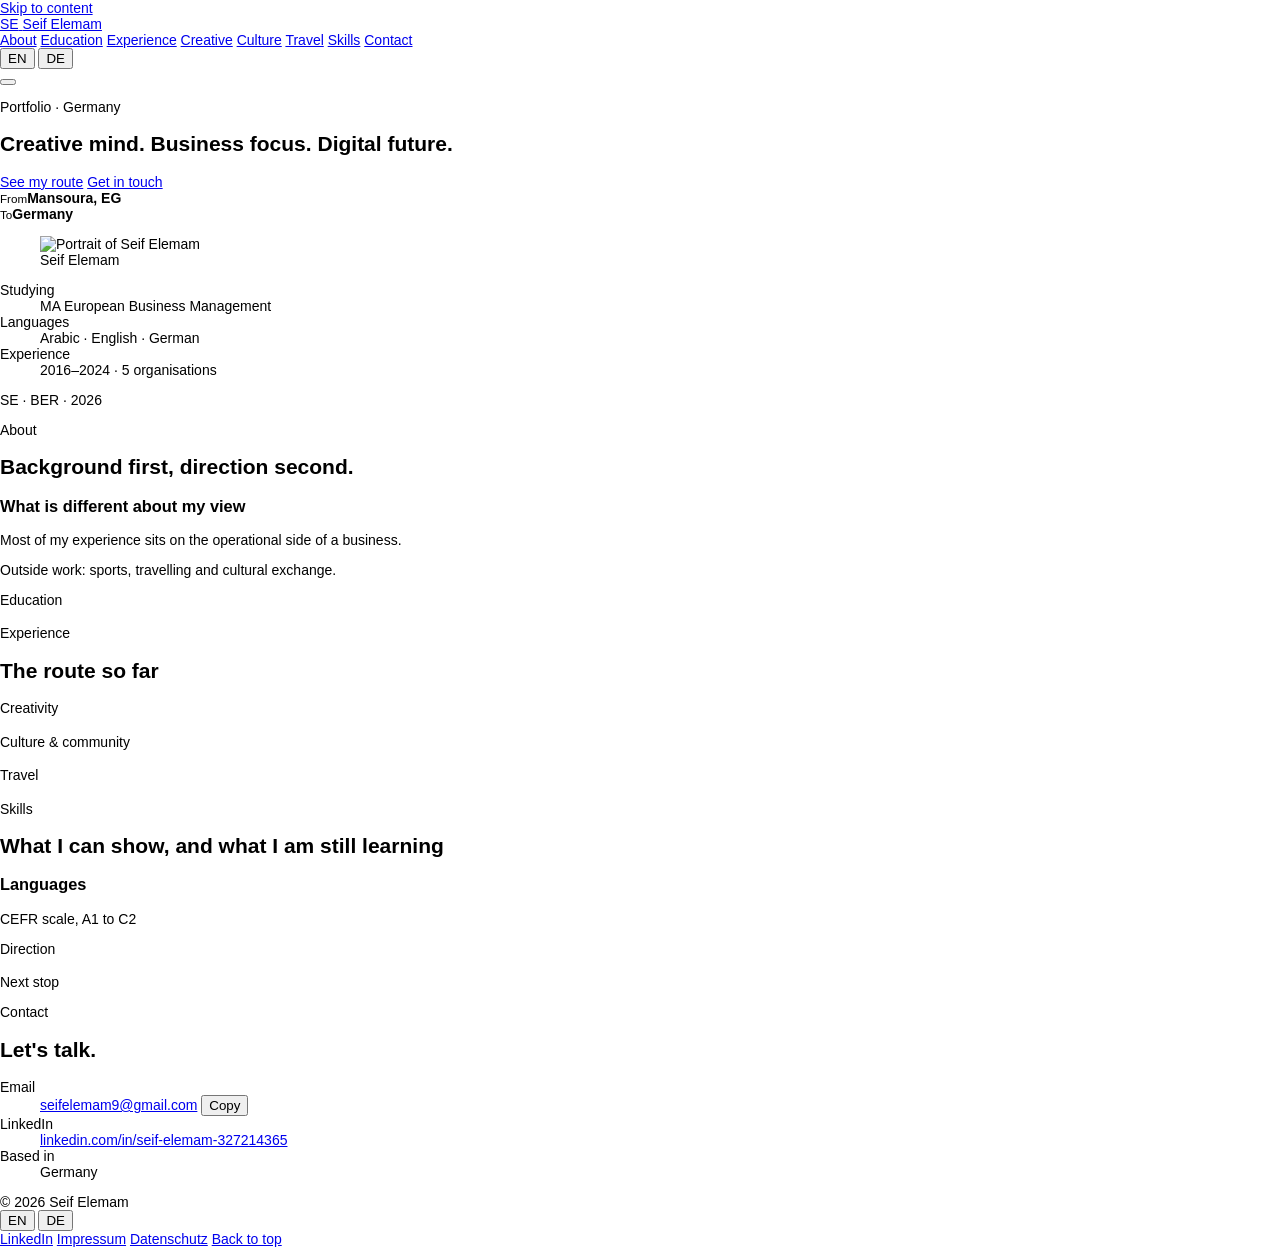
==== index.html @ 0ee1c5f8 "Add files via upload" ====
<!doctype html><html><head><meta charset=utf8><meta name=viewport content="width=device-width,initial-scale=1,viewport-fit=cover"><style>:root{color-scheme:light;box-sizing:border-box;padding-top:env(safe-area-inset-top,0px);padding-bottom:env(safe-area-inset-bottom,0px)}html{scroll-padding-top:env(safe-area-inset-top,0px)}body{margin:0;padding:0;font:14px -apple-system,BlinkMacSystemFont,sans-serif;background:#fff;color:#000}img{max-width:100%}[hidden]:not([hidden=until-found i]){display:none!important}</style></head><body>
<meta name="claude:viewport-fit-sides" content="cover">
<title>Seif Elemam</title>
<meta name="description" content="Portfolio of Seif Elemam, an Egyptian business student in Germany with an accounting background and interests in finance, marketing and HR.">
<meta property="og:title" content="Seif Elemam">
<meta property="og:description" content="Portfolio of Seif Elemam, an Egyptian business student in Germany with an accounting background and interests in finance, marketing and HR.">
<meta property="og:type" content="website">
<meta property="og:locale" content="en_GB">
<meta property="og:image" content="assets/portrait.jpg">
<!-- Before publishing: add <link rel="canonical" href="https://YOUR-DOMAIN/"> and make og:image an absolute URL. -->
<link rel="icon" href="data:image/svg+xml,%3Csvg xmlns='http://www.w3.org/2000/svg' viewBox='0 0 32 32'%3E%3Crect width='32' height='32' fill='%231b3df5'/%3E%3Ctext x='16' y='23' font-family='Arial Narrow,Arial,sans-serif' font-size='20' font-weight='800' fill='white' text-anchor='middle'%3ESE%3C/text%3E%3C/svg%3E">
<link rel="preconnect" href="https://fonts.googleapis.com">
<link rel="preconnect" href="https://fonts.gstatic.com" crossorigin>
<link href="https://fonts.googleapis.com/css2?family=Big+Shoulders+Display:wght@700;800;900&family=IBM+Plex+Mono:wght@400;500&family=Public+Sans:wght@400;500;600;700&display=swap" rel="stylesheet">
<link rel="stylesheet" href="css/styles.css">


<a class="skip" href="#main" data-i18n="skip">Skip to content</a>

<header class="bar">
  <div class="wrap bar-in">
    <a class="brand" href="#top" aria-label="Seif Elemam">
      <span class="brand-mark" aria-hidden="true">SE</span>
      <span class="brand-name">Seif Elemam</span>
    </a>
    <nav id="nav" class="nav" aria-label="Main">
      <a href="#about" data-i18n="nav.about">About</a>
      <a href="#education" data-i18n="nav.education">Education</a>
      <a href="#experience" data-i18n="nav.experience">Experience</a>
      <a href="#creative" data-i18n="nav.creative">Creative</a>
      <a href="#culture" data-i18n="nav.culture">Culture</a>
      <a href="#travel" data-i18n="nav.travel">Travel</a>
      <a href="#skills" data-i18n="nav.skills">Skills</a>
      <a href="#contact" data-i18n="nav.contact">Contact</a>
    </nav>
    <div class="lang" role="group" aria-label="Language / Sprache">
      <button type="button" data-lang="en" aria-pressed="true" lang="en">EN</button>
      <button type="button" data-lang="de" aria-pressed="false" lang="de">DE</button>
    </div>
    <button type="button" id="burger" class="burger" aria-expanded="false" aria-controls="nav" data-i18n-aria="nav.menu" aria-label="Menu">
      <span></span><span></span><span></span>
    </button>
  </div>
</header>

<main id="main">
  <span id="top"></span>

  <!-- ============================ HERO ============================ -->
  <section class="hero" aria-labelledby="h1">
    <div class="wrap hero-grid">
      <div class="hero-copy">
        <p class="eyebrow" data-i18n="hero.eyebrow">Portfolio · Germany</p>
        <h1 id="h1" class="mega">
          <span class="l1" style="--i:0" data-i18n="hero.h1a">Creative mind.</span>
          <span class="l2" style="--i:1" data-i18n="hero.h1b">Business focus.</span>
          <span class="l3" style="--i:2" data-i18n="hero.h1c">Digital future.</span>
        </h1>
        <p class="lede" data-i18n="hero.lede"></p>
        <div class="cta">
          <a class="btn btn-solid" href="#experience" data-i18n="hero.cta1">See my route</a>
          <a class="btn btn-line" href="#contact" data-i18n="hero.cta2">Get in touch</a>
        </div>
      </div>

      <!-- Shipping-label style fact card -->
      <aside class="label" data-i18n-aria="label.aria" aria-label="Quick facts about Seif Elemam">
        <div class="label-route">
          <div><small data-i18n="label.from">From</small><b>Mansoura, EG</b></div>
          <div class="route-line" aria-hidden="true"><i></i></div>
          <div><small data-i18n="label.to">To</small><b>Germany</b></div>
        </div>
        <figure class="label-photo">
          <img src="assets/portrait.jpg" width="800" height="977" data-i18n-alt="photo.alt" alt="Portrait of Seif Elemam">
          <figcaption>Seif Elemam</figcaption>
        </figure>
        <dl class="label-dl">
          <div><dt data-i18n="label.studying">Studying</dt><dd data-i18n="label.studying.v">MA European Business Management</dd></div>
          <div><dt data-i18n="label.languages">Languages</dt><dd data-i18n="label.languages.v">Arabic · English · German</dd></div>
          <div><dt data-i18n="label.experience">Experience</dt><dd data-i18n="label.experience.v">2016–2024 · 5 organisations</dd></div>
        </dl>
        <div class="label-foot" aria-hidden="true"><span class="barcode"></span><span>SE · BER · 2026</span></div>
      </aside>
    </div>
  </section>

  <!-- ============================ ABOUT ============================ -->
  <section id="about" class="sec tint" aria-labelledby="about-h">
    <div class="wrap">
      <div class="about-grid">
        <header class="sec-head">
          <p class="eyebrow" data-i18n="about.eyebrow">About</p>
          <h2 id="about-h" data-i18n="about.title">Background first, direction second.</h2>
        </header>
        <div class="about-text">
          <p data-i18n="about.p1"></p>
          <p data-i18n="about.p2"></p>
          <p data-i18n="about.p3"></p>
        </div>
      </div>
      <ul id="traits" class="traits"></ul>
      <div class="view">
        <h3 data-i18n="about.view.title">What is different about my view</h3>
        <p data-i18n="about.view">Most of my experience sits on the operational side of a business.</p>
        <p class="outside" data-i18n="about.outside">Outside work: sports, travelling and cultural exchange.</p>
      </div>
    </div>
  </section>

  <!-- ========================== EDUCATION ========================== -->
  <section id="education" class="sec" aria-labelledby="edu-h">
    <div class="wrap">
      <header class="sec-head">
        <p class="eyebrow" data-i18n="edu.eyebrow">Education</p>
        <h2 id="edu-h" data-i18n="edu.title"></h2>
        <p class="sec-lede" data-i18n="edu.lede"></p>
      </header>
      <ol id="edu-grid" class="edu-grid"></ol>
    </div>
  </section>

  <!-- ========================== EXPERIENCE ========================== -->
  <section id="experience" class="sec tint" aria-labelledby="exp-h">
    <div class="wrap">
      <header class="sec-head">
        <p class="eyebrow" data-i18n="exp.eyebrow">Experience</p>
        <h2 id="exp-h" data-i18n="exp.title">The route so far</h2>
        <p class="sec-lede" data-i18n="exp.lede"></p>
      </header>
      <ol id="manifest" class="manifest"></ol>
    </div>
  </section>

  <!-- ===================== MARKETING & CREATIVITY ===================== -->
  <section id="creative" class="sec" aria-labelledby="cr-h">
    <div class="wrap">
      <header class="sec-head">
        <p class="eyebrow" data-i18n="cr.eyebrow">Creativity</p>
        <h2 id="cr-h" data-i18n="cr.title"></h2>
        <p class="sec-lede" data-i18n="cr.lede"></p>
      </header>
      <div id="creative-root" class="creative"></div>
    </div>
  </section>

  <!-- ===================== CULTURE & COMMUNITY ===================== -->
  <section id="culture" class="sec tint" aria-labelledby="cu-h">
    <div class="wrap">
      <header class="sec-head">
        <p class="eyebrow" data-i18n="cu.eyebrow">Culture & community</p>
        <h2 id="cu-h" data-i18n="cu.title"></h2>
        <p class="sec-lede" data-i18n="cu.lede"></p>
      </header>
      <div id="culture-grid" class="culture"></div>
    </div>
  </section>

  <!-- ============================ TRAVEL ============================ -->
  <section id="travel" class="sec" aria-labelledby="tr-h">
    <div class="wrap">
      <header class="sec-head">
        <p class="eyebrow" data-i18n="tr.eyebrow">Travel</p>
        <h2 id="tr-h" data-i18n="tr.title"></h2>
        <p class="sec-lede" data-i18n="tr.lede"></p>
      </header>
      <ul id="travel-grid" class="stamps"></ul>
      <p class="travel-note" data-i18n="tr.note"></p>
    </div>
  </section>

  <!-- ============================ SKILLS ============================ -->
  <section id="skills" class="sec tint" aria-labelledby="skills-h">
    <div class="wrap">
      <header class="sec-head">
        <p class="eyebrow" data-i18n="skills.eyebrow">Skills</p>
        <h2 id="skills-h" data-i18n="skills.title">What I can show, and what I am still learning</h2>
        <p class="sec-lede" data-i18n="skills.lede"></p>
      </header>
      <div id="skills-grid" class="skills"></div>
      <div class="langs">
        <h3 data-i18n="skills.langs">Languages</h3>
        <ul id="languages" class="lang-list"></ul>
        <p class="scale" data-i18n="skills.scale">CEFR scale, A1 to C2</p>
      </div>
    </div>
  </section>

  <!-- ============================ DIRECTION ============================ -->
  <section id="direction" class="sec panel" aria-labelledby="dir-h">
    <div class="wrap">
      <header class="sec-head">
        <p class="eyebrow" data-i18n="dir.eyebrow">Direction</p>
        <h2 id="dir-h" data-i18n="dir.title"></h2>
        <p class="sec-lede" data-i18n="dir.lede"></p>
      </header>
      <ul id="routes" class="routes"></ul>
      <div class="next">
        <span class="next-tag" data-i18n="dir.next">Next stop</span>
        <p data-i18n="dir.next.v"></p>
      </div>
    </div>
  </section>

  <!-- ============================ CONTACT ============================ -->
  <section id="contact" class="sec" aria-labelledby="contact-h">
    <div class="wrap contact-grid">
      <header class="sec-head">
        <p class="eyebrow" data-i18n="contact.eyebrow">Contact</p>
        <h2 id="contact-h" class="mega-h" data-i18n="contact.title">Let's talk.</h2>
        <p class="sec-lede" data-i18n="contact.lede"></p>
      </header>
      <dl class="contact-list">
        <div>
          <dt data-i18n="contact.email">Email</dt>
          <dd>
            <a id="email-link" href="mailto:seifelemam9@gmail.com"><span id="email-text">seifelemam9@gmail.com</span></a>
            <button type="button" id="copy-email" class="mini" data-i18n="contact.copy">Copy</button>
          </dd>
        </div>
        <div>
          <dt data-i18n="contact.linkedin">LinkedIn</dt>
          <!-- Taken from your 2026 CV. Older CVs show linkedin.com/in/seif-elemam: use whichever is your live profile. -->
          <dd><a href="https://www.linkedin.com/in/seif-elemam-327214365" target="_blank" rel="noopener">linkedin.com/in/seif-elemam-327214365</a></dd>
        </div>
        <div>
          <dt data-i18n="contact.location">Based in</dt>
          <dd data-i18n="contact.location.v">Germany</dd>
        </div>
      </dl>
    </div>
  </section>
</main>

<footer class="foot">
  <div class="wrap foot-in">
    <span data-i18n="foot.rights">© 2026 Seif Elemam</span>
    <div class="lang foot-lang" role="group" aria-label="Language / Sprache">
      <button type="button" data-lang="en" aria-pressed="true" lang="en">EN</button>
      <button type="button" data-lang="de" aria-pressed="false" lang="de">DE</button>
    </div>
    <nav class="foot-nav" aria-label="Footer">
      <a href="https://www.linkedin.com/in/seif-elemam-327214365" target="_blank" rel="noopener">LinkedIn</a>
      <a href="legal.html#impressum" data-i18n="foot.impressum">Impressum</a>
      <a href="legal.html#datenschutz" data-i18n="foot.privacy">Datenschutz</a>
      <a href="#top" data-i18n="foot.top">Back to top</a>
    </nav>
  </div>
</footer>

<script src="js/content.js"></script>
<script src="js/main.js"></script>

</body></html>
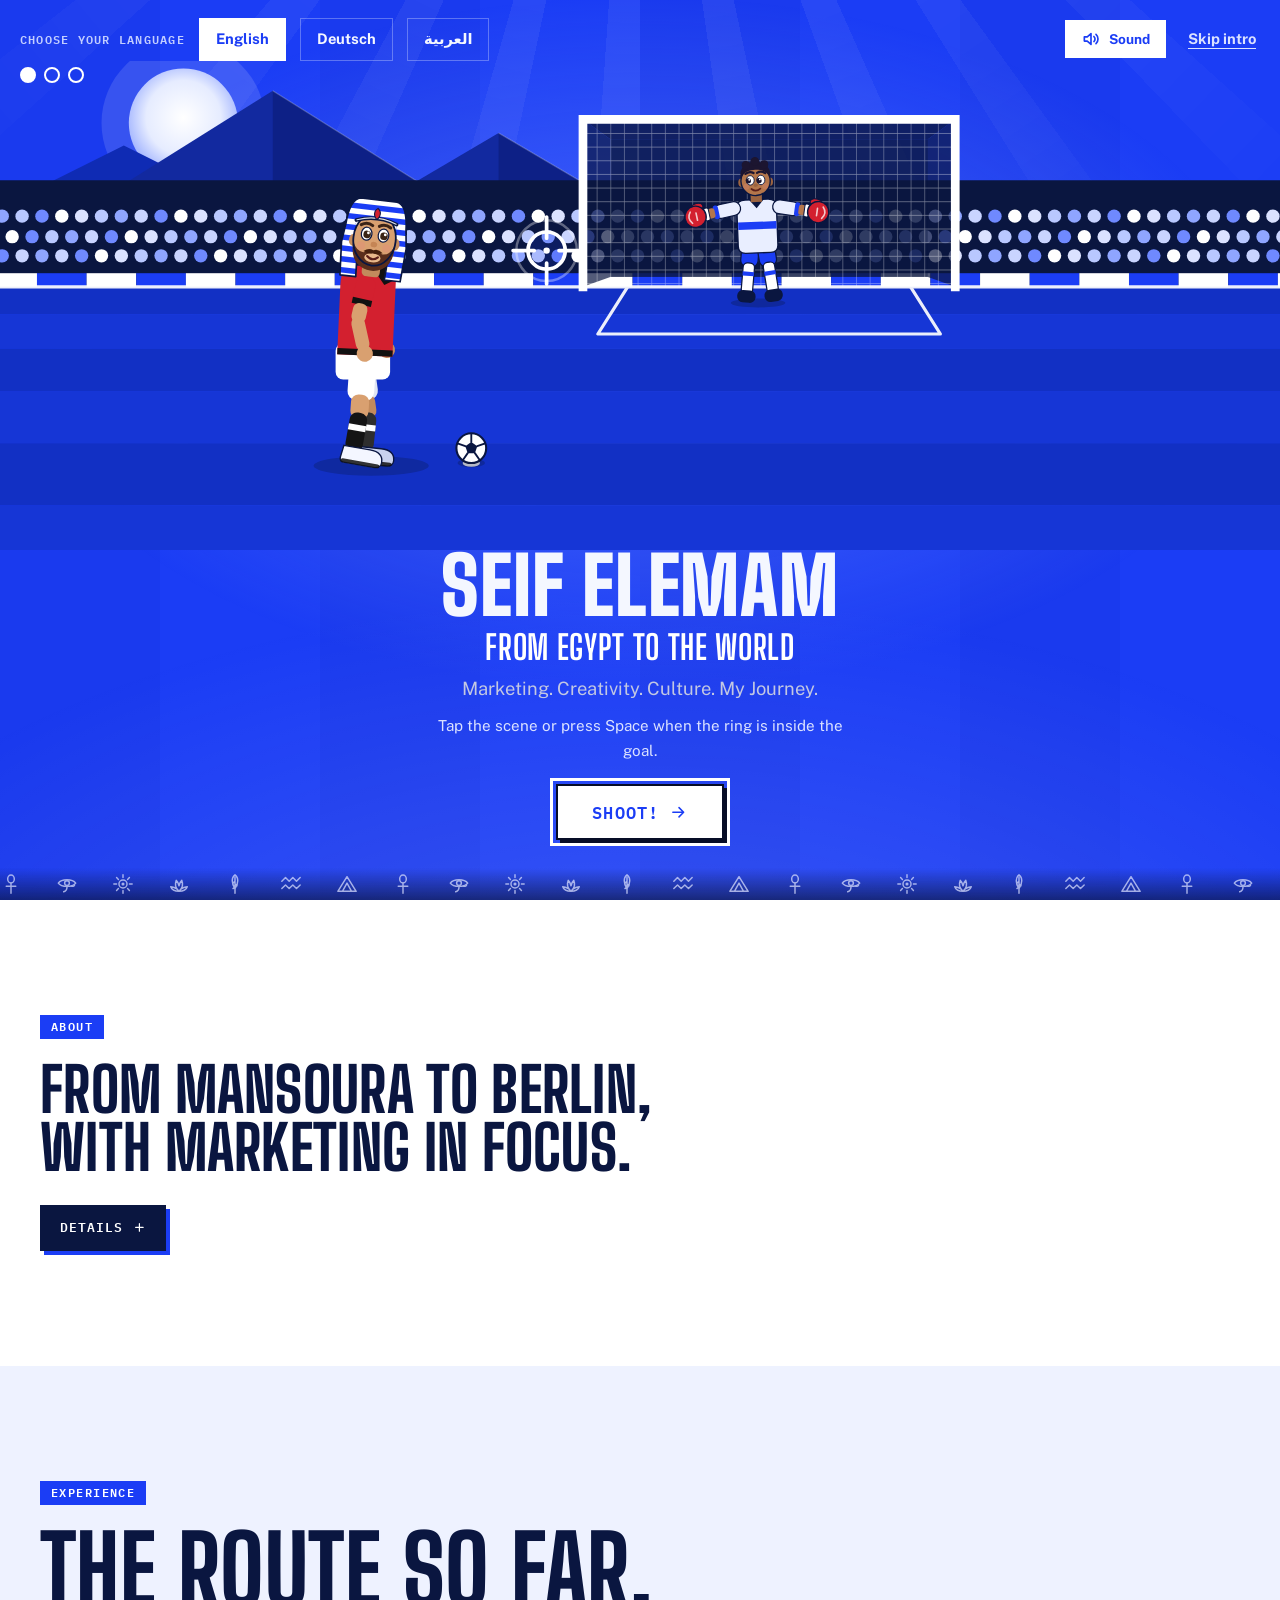
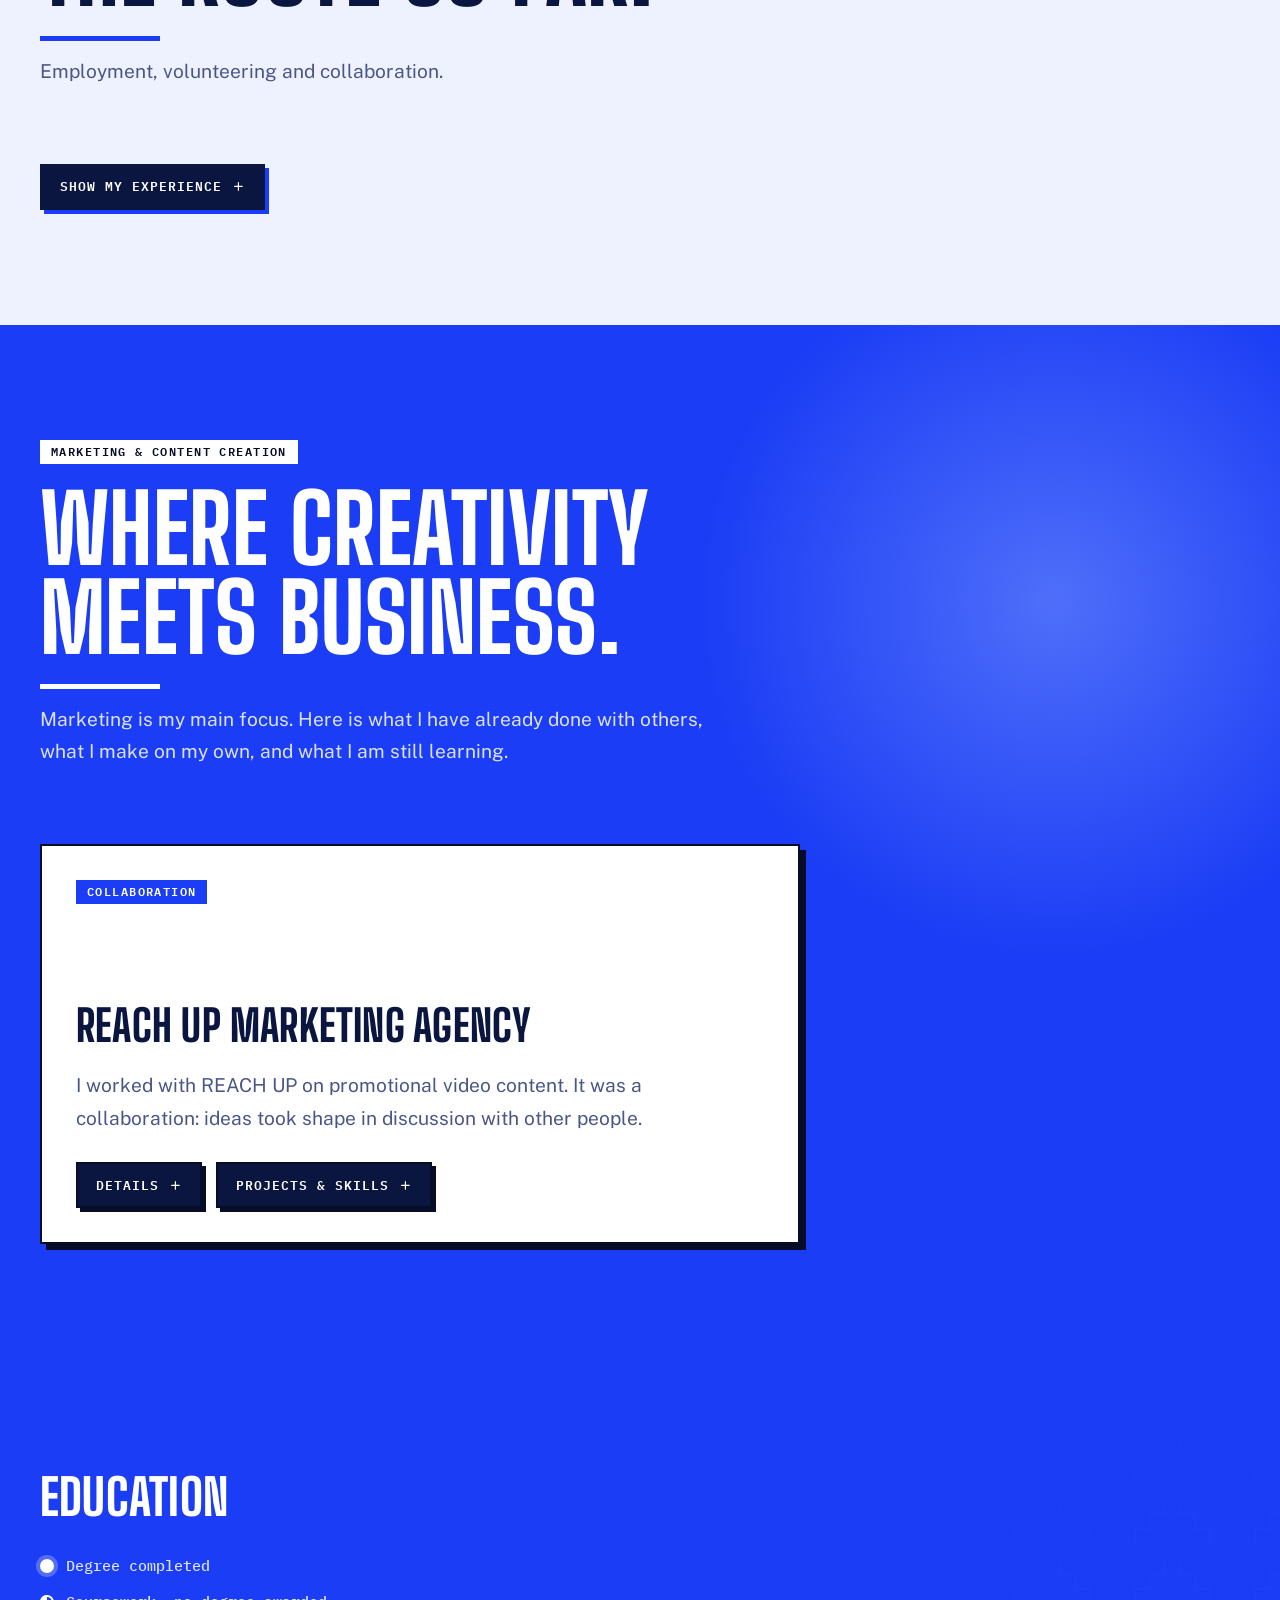
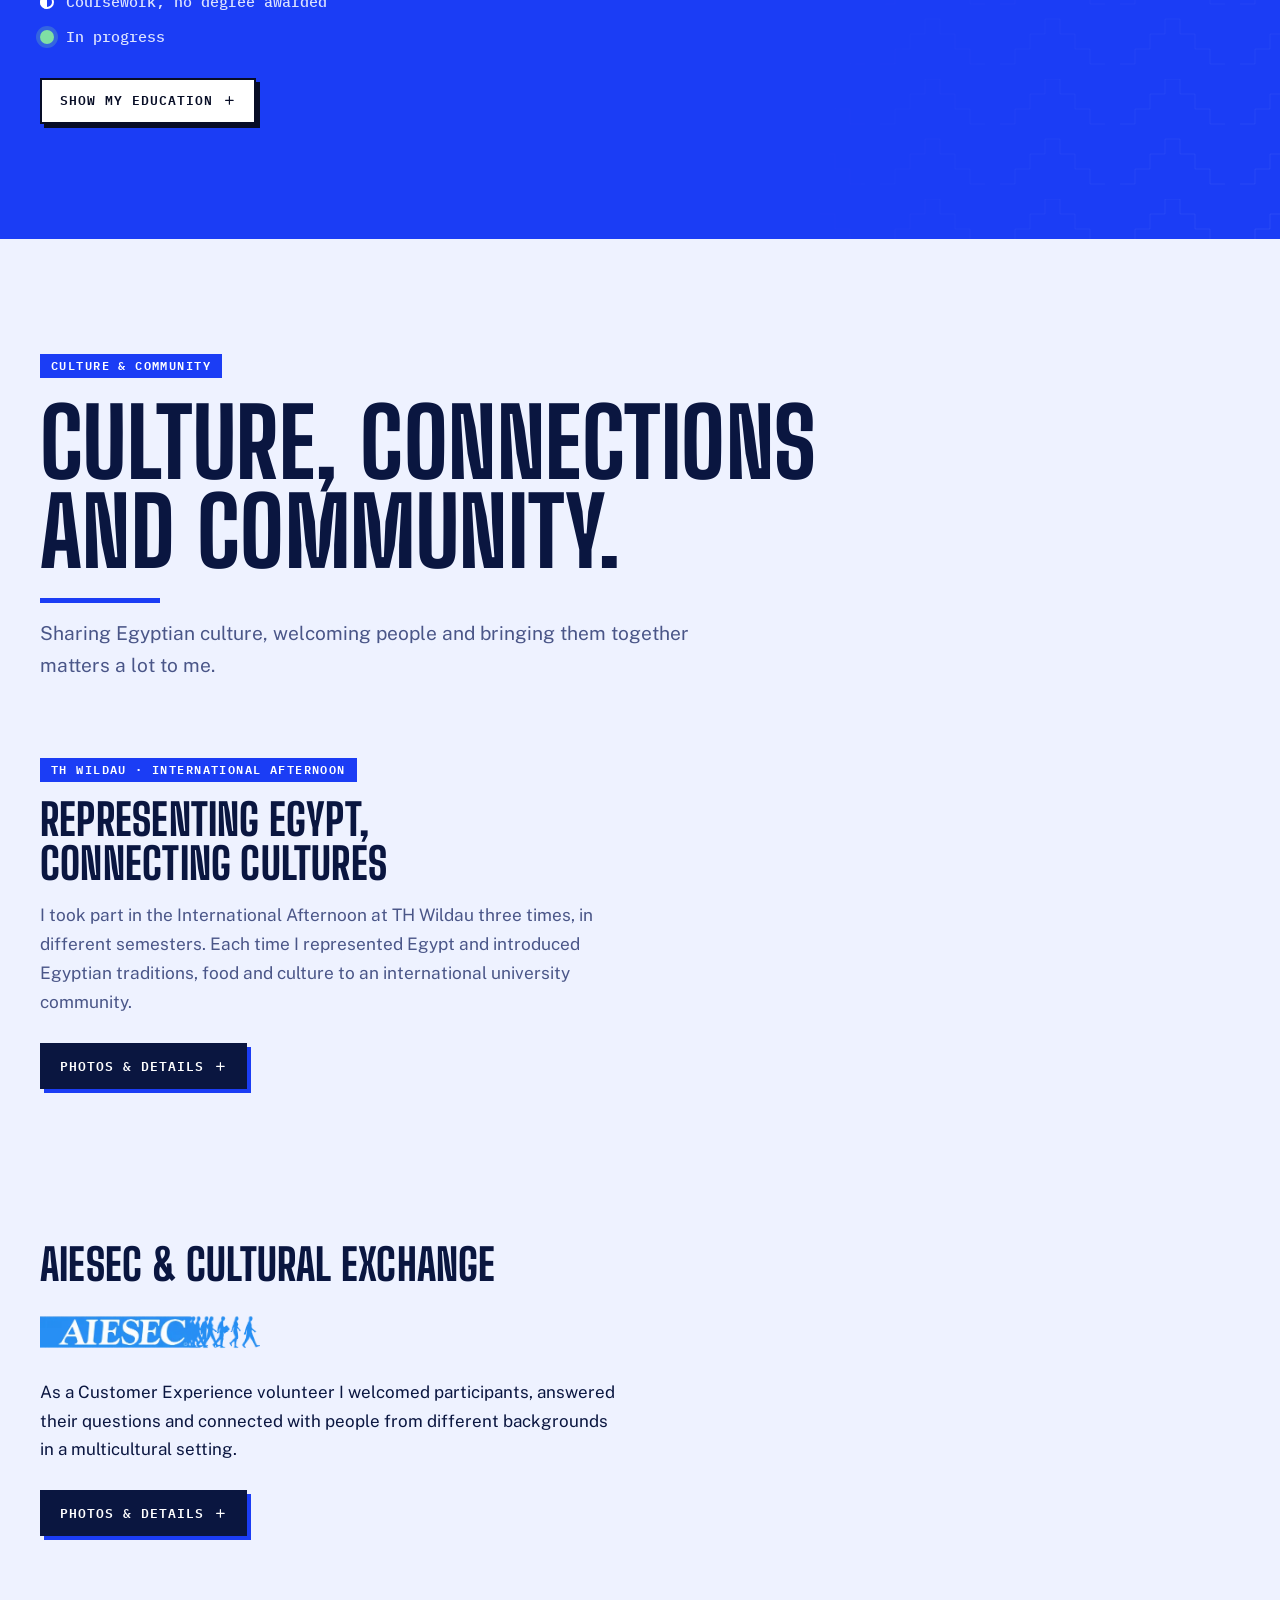
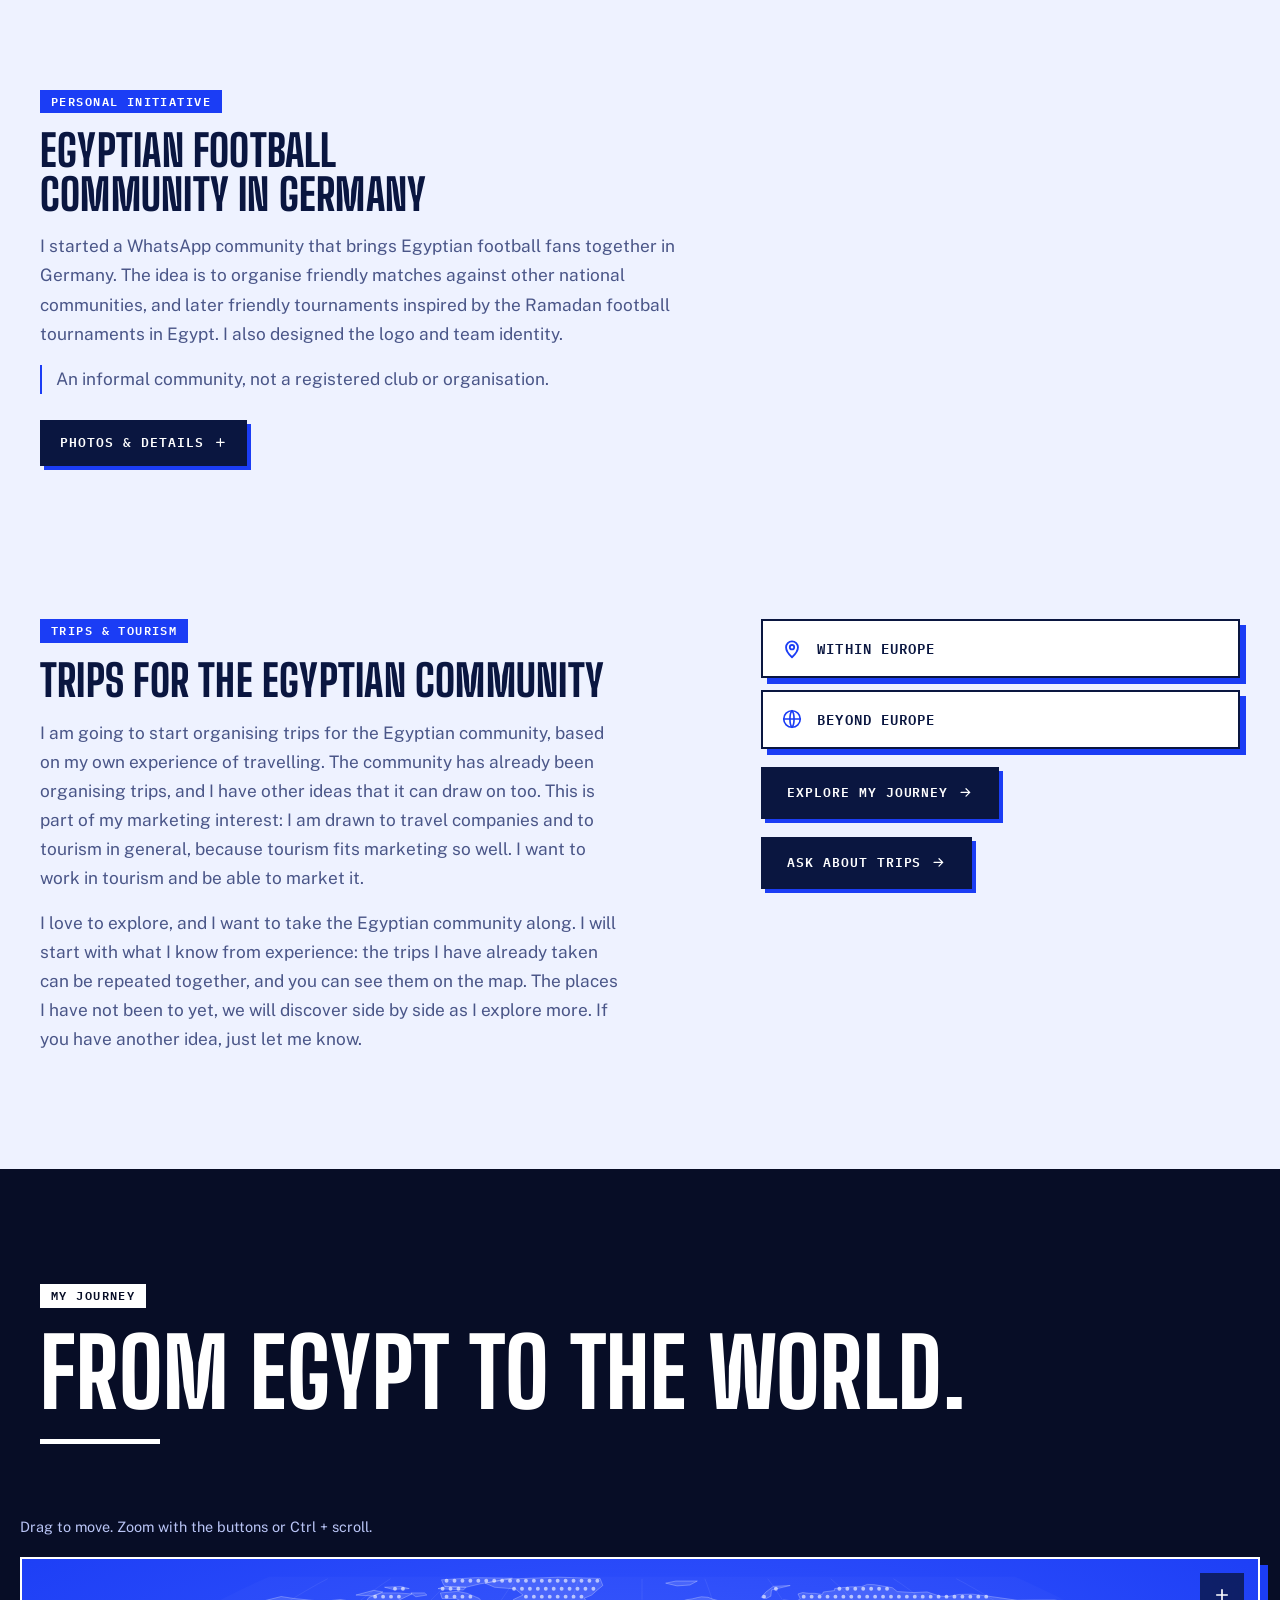
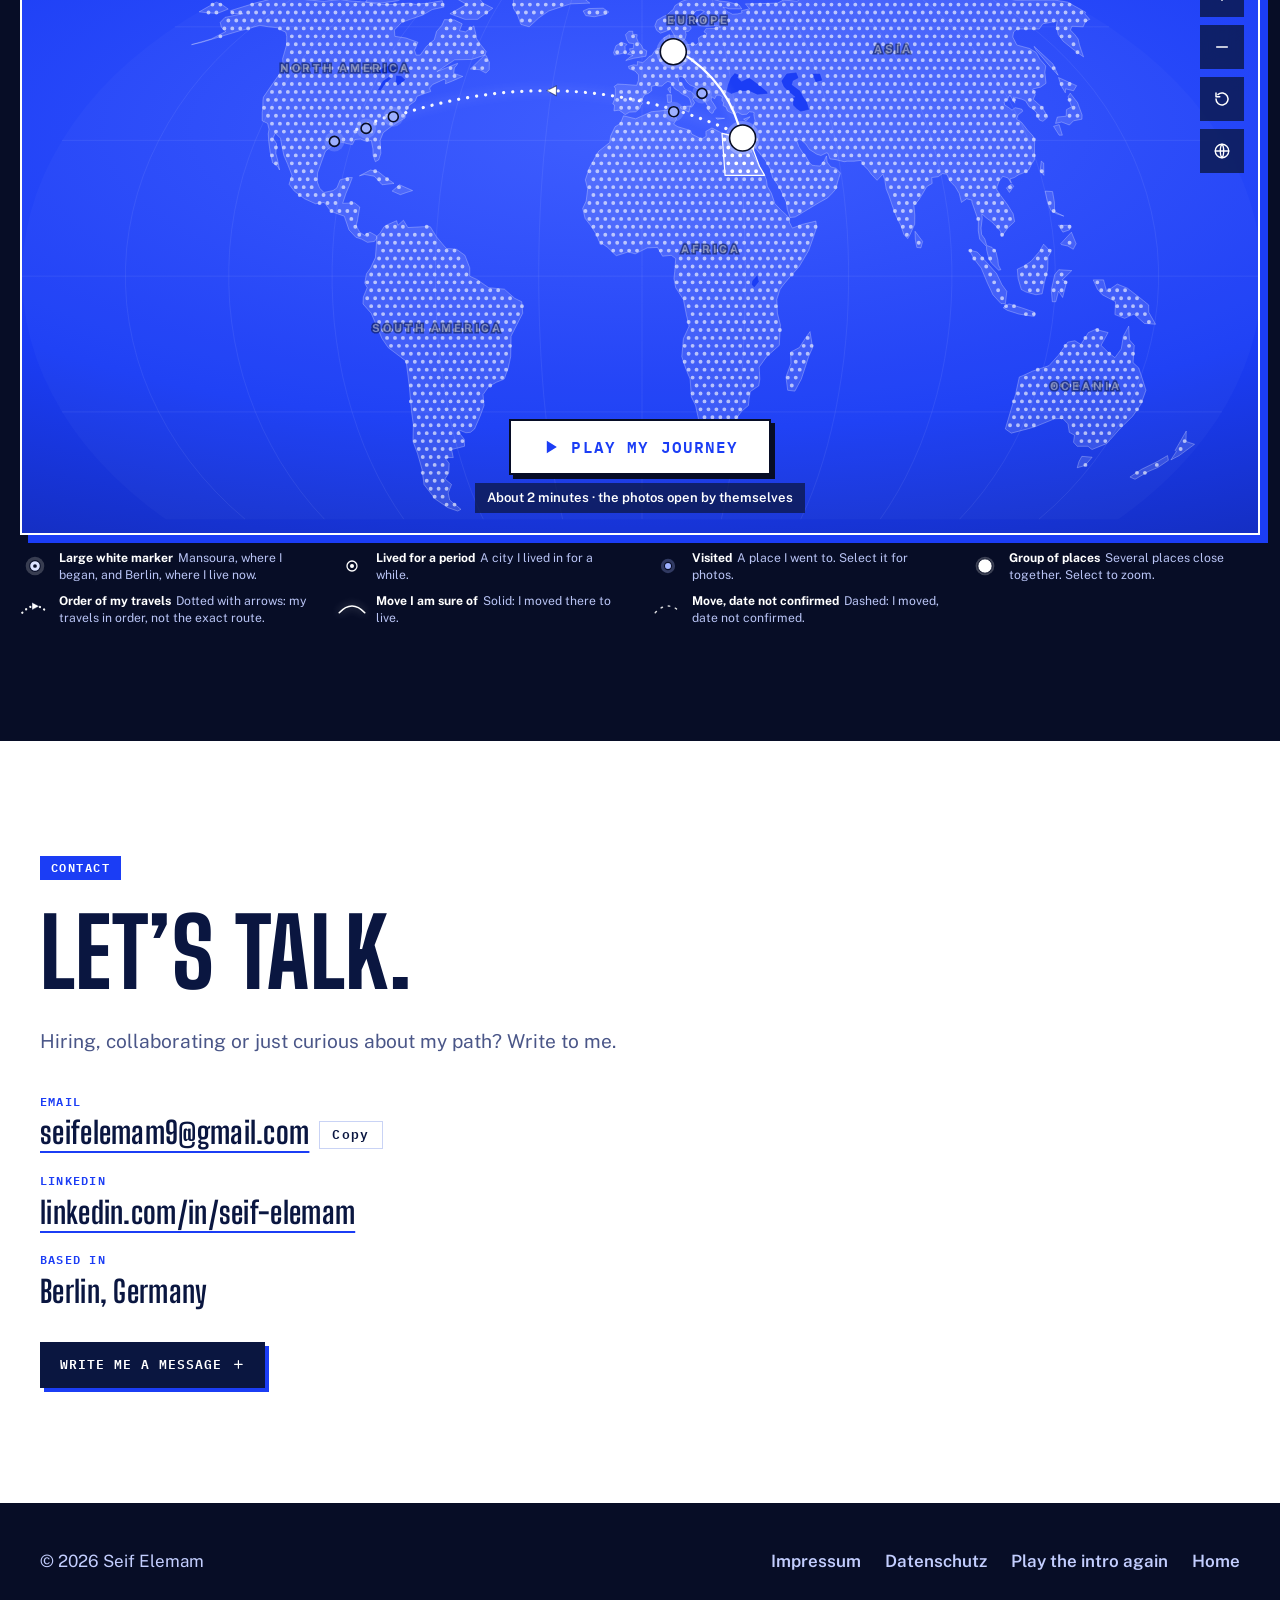
==== commit a0ec2419: "Add files via upload" ====
--- a/index.html
+++ b/index.html
@@ -1,253 +1,504 @@
-<!doctype html><html><head><meta charset=utf8><meta name=viewport content="width=device-width,initial-scale=1,viewport-fit=cover"><style>:root{color-scheme:light;box-sizing:border-box;padding-top:env(safe-area-inset-top,0px);padding-bottom:env(safe-area-inset-bottom,0px)}html{scroll-padding-top:env(safe-area-inset-top,0px)}body{margin:0;padding:0;font:14px -apple-system,BlinkMacSystemFont,sans-serif;background:#fff;color:#000}img{max-width:100%}[hidden]:not([hidden=until-found i]){display:none!important}</style></head><body>
-<meta name="claude:viewport-fit-sides" content="cover">
-<title>Seif Elemam</title>
-<meta name="description" content="Portfolio of Seif Elemam, an Egyptian business student in Germany with an accounting background and interests in finance, marketing and HR.">
-<meta property="og:title" content="Seif Elemam">
-<meta property="og:description" content="Portfolio of Seif Elemam, an Egyptian business student in Germany with an accounting background and interests in finance, marketing and HR.">
-<meta property="og:type" content="website">
-<meta property="og:locale" content="en_GB">
-<meta property="og:image" content="assets/portrait.jpg">
-<!-- Before publishing: add <link rel="canonical" href="https://YOUR-DOMAIN/"> and make og:image an absolute URL. -->
-<link rel="icon" href="data:image/svg+xml,%3Csvg xmlns='http://www.w3.org/2000/svg' viewBox='0 0 32 32'%3E%3Crect width='32' height='32' fill='%231b3df5'/%3E%3Ctext x='16' y='23' font-family='Arial Narrow,Arial,sans-serif' font-size='20' font-weight='800' fill='white' text-anchor='middle'%3ESE%3C/text%3E%3C/svg%3E">
-<link rel="preconnect" href="https://fonts.googleapis.com">
-<link rel="preconnect" href="https://fonts.gstatic.com" crossorigin>
-<link href="https://fonts.googleapis.com/css2?family=Big+Shoulders+Display:wght@700;800;900&family=IBM+Plex+Mono:wght@400;500&family=Public+Sans:wght@400;500;600;700&display=swap" rel="stylesheet">
-<link rel="stylesheet" href="css/styles.css">
-
-
+<!doctype html>
+<html lang="en" dir="ltr" class="no-js">
+<head>
+  <meta charset="utf-8">
+  <meta name="viewport" content="width=device-width, initial-scale=1, viewport-fit=cover">
+  <title>Seif Elemam · Marketing &amp; Content Creation</title>
+  <meta name="description" content="Portfolio of Seif Elemam, an Egyptian marketing student in Berlin: marketing and content creation, experience, education, culture and an interactive journey map.">
+  <meta name="author" content="Seif Elemam">
+  <meta name="theme-color" content="#1b3df5">
+  <meta name="color-scheme" content="light">
+  <meta property="og:type" content="profile">
+  <meta property="og:title" content="Seif Elemam · Marketing &amp; Content Creation">
+  <meta property="og:description" content="An Egyptian professional building his future in Marketing and Content Creation, shaped by international experiences, creativity, education and real-world work.">
+  <meta name="twitter:card" content="summary">
+  <link rel="preconnect" href="https://fonts.googleapis.com">
+  <link rel="preconnect" href="https://fonts.gstatic.com" crossorigin>
+  <link rel="stylesheet" href="https://fonts.googleapis.com/css2?family=Big+Shoulders+Display:wght@700;800;900&family=Cairo:wght@500;600;700;800&family=IBM+Plex+Mono:wght@400;500;600&family=Noto+Sans+Arabic:wght@400;500;600;700&family=Public+Sans:wght@400;500;600;700&display=swap">
+  <link rel="stylesheet" href="css/styles.css">
+  <link rel="stylesheet" href="css/atlas.css">
+  <script src="js/boot.js"></script>
+  <script type="application/ld+json">
+  {"@context":"https://schema.org","@type":"Person","name":"Seif Elemam","jobTitle":"Marketing & Content Creation","email":"mailto:seifelemam9@gmail.com","sameAs":["https://www.linkedin.com/in/seif-elemam/"],"alumniOf":[{"@type":"CollegeOrUniversity","name":"Mansoura University"},{"@type":"CollegeOrUniversity","name":"Technische Hochschule Wildau"}],"nationality":"Egyptian","homeLocation":{"@type":"Place","name":"Berlin, Germany"}}
+  </script>
+</head>
+<body>
 <a class="skip" href="#main" data-i18n="skip">Skip to content</a>
 
-<header class="bar">
-  <div class="wrap bar-in">
-    <a class="brand" href="#top" aria-label="Seif Elemam">
-      <span class="brand-mark" aria-hidden="true">SE</span>
-      <span class="brand-name">Seif Elemam</span>
-    </a>
-    <nav id="nav" class="nav" aria-label="Main">
+<!-- Icon and glyph sprite -->
+<svg width="0" height="0" style="position:absolute" aria-hidden="true" focusable="false">
+  <defs>
+    <symbol id="g-ankh" viewBox="0 0 24 24" fill="none" stroke="currentColor" stroke-width="1.6" stroke-linecap="round" stroke-linejoin="round"><ellipse cx="12" cy="6.6" rx="3.6" ry="4.4"/><path d="M12 11v11M6.8 14.5h10.4"/></symbol>
+    <symbol id="g-eye" viewBox="0 0 24 24" fill="none" stroke="currentColor" stroke-width="1.6" stroke-linecap="round" stroke-linejoin="round"><path d="M2.5 11C6 6.2 18 6.2 21.5 11 18 15.8 6 15.8 2.5 11Z"/><circle cx="12" cy="11" r="2.6"/><path d="M12 15.2c0 3-1.6 4.6-3.6 5.3M16.8 14.2c1.1.7 2.8.4 3.4-.9"/></symbol>
+    <symbol id="g-sun" viewBox="0 0 24 24" fill="none" stroke="currentColor" stroke-width="1.6" stroke-linecap="round"><circle cx="12" cy="12" r="4.4"/><circle cx="12" cy="12" r=".9" fill="currentColor"/><path d="M12 2v3M12 19v3M2 12h3M19 12h3M5 5l2 2M17 17l2 2M19 5l-2 2M7 17l-2 2"/></symbol>
+    <symbol id="g-water" viewBox="0 0 24 24" fill="none" stroke="currentColor" stroke-width="1.6" stroke-linecap="round" stroke-linejoin="round"><path d="M2 9l4-4 4 4 4-4 4 4 4-4M2 17l4-4 4 4 4-4 4 4 4-4"/></symbol>
+    <symbol id="g-lotus" viewBox="0 0 24 24" fill="none" stroke="currentColor" stroke-width="1.6" stroke-linecap="round" stroke-linejoin="round"><path d="M12 20C8.4 17 7 13 9 8c1.6 1.3 2.4 3.4 3 6 .6-2.6 1.4-4.7 3-6 2 5 .6 9-3 12ZM12 20c-4.5 0-8-2-9-5 3 .2 5 1 7 2.5M12 20c4.5 0 8-2 9-5-3 .2-5 1-7 2.5"/></symbol>
+    <symbol id="g-feather" viewBox="0 0 24 24" fill="none" stroke="currentColor" stroke-width="1.6" stroke-linecap="round" stroke-linejoin="round"><path d="M12 2c4 3 4 9 0 15-4-6-4-12 0-15ZM12 5v17M12 9l-2.2 2M12 12l2.2 2M12 15l-2.2 2"/></symbol>
+    <symbol id="g-pyramid" viewBox="0 0 24 24" fill="none" stroke="currentColor" stroke-width="1.6" stroke-linecap="round" stroke-linejoin="round"><path d="M2 20L12 4l10 16ZM7 20l5-9 5 9"/></symbol>
+    <symbol id="i-arrow" viewBox="0 0 24 24" fill="none" stroke="currentColor" stroke-width="2" stroke-linecap="round" stroke-linejoin="round"><path d="M5 12h14M13 6l6 6-6 6"/></symbol>
+    <symbol id="i-down" viewBox="0 0 24 24" fill="none" stroke="currentColor" stroke-width="2" stroke-linecap="round" stroke-linejoin="round"><path d="M12 4v12M6 11l6 6 6-6M5 20h14"/></symbol>
+    <symbol id="i-close" viewBox="0 0 24 24" fill="none" stroke="currentColor" stroke-width="2" stroke-linecap="round"><path d="M5 5l14 14M19 5L5 19"/></symbol>
+    <symbol id="i-menu" viewBox="0 0 24 24" fill="none" stroke="currentColor" stroke-width="2" stroke-linecap="round"><path d="M4 7h16M4 12h16M4 17h16"/></symbol>
+    <symbol id="i-chev" viewBox="0 0 24 24" fill="none" stroke="currentColor" stroke-width="2.2" stroke-linecap="round" stroke-linejoin="round"><path d="M9 5l7 7-7 7"/></symbol>
+    <symbol id="i-play" viewBox="0 0 24 24" fill="currentColor"><path d="M7 4.5v15l12-7.5z"/></symbol>
+    <symbol id="i-pause" viewBox="0 0 24 24" fill="currentColor"><path d="M6 4.5h4v15H6zM14 4.5h4v15h-4z"/></symbol>
+    <symbol id="i-plus" viewBox="0 0 24 24" fill="none" stroke="currentColor" stroke-width="2.2" stroke-linecap="round"><path d="M12 5v14M5 12h14"/></symbol>
+    <symbol id="i-minus" viewBox="0 0 24 24" fill="none" stroke="currentColor" stroke-width="2.2" stroke-linecap="round"><path d="M5 12h14"/></symbol>
+    <symbol id="i-world" viewBox="0 0 24 24" fill="none" stroke="currentColor" stroke-width="1.8" stroke-linecap="round"><circle cx="12" cy="12" r="9"/><path d="M3 12h18M12 3c3 3 3 15 0 18M12 3c-3 3-3 15 0 18"/></symbol>
+    <symbol id="i-sound" viewBox="0 0 24 24" fill="none" stroke="currentColor" stroke-width="2" stroke-linecap="round" stroke-linejoin="round"><path d="M4 9.5v5h3.5L12 18.5v-13L7.5 9.5Z"/><path d="M15.5 9a4 4 0 0 1 0 6M18 6.5a7.5 7.5 0 0 1 0 11"/></symbol>
+    <symbol id="i-mute" viewBox="0 0 24 24" fill="none" stroke="currentColor" stroke-width="2" stroke-linecap="round" stroke-linejoin="round"><path d="M4 9.5v5h3.5L12 18.5v-13L7.5 9.5Z"/><path d="M16 9.5l5 5M21 9.5l-5 5"/></symbol>
+    <symbol id="i-route" viewBox="0 0 24 24" fill="none" stroke="currentColor" stroke-width="2" stroke-linecap="round" stroke-linejoin="round"><path d="M12 21s-6.5-5.6-6.5-10.8a6.5 6.5 0 0 1 13 0C18.5 15.4 12 21 12 21Z"/><circle cx="12" cy="10" r="2.4"/></symbol>
+    <symbol id="i-reset" viewBox="0 0 24 24" fill="none" stroke="currentColor" stroke-width="2" stroke-linecap="round" stroke-linejoin="round"><path d="M4 12a8 8 0 1 0 2.6-5.9M4 4v5h5"/></symbol>
+    <symbol id="i-camera" viewBox="0 0 24 24" fill="none" stroke="currentColor" stroke-width="1.7" stroke-linecap="round" stroke-linejoin="round"><path d="M3 8a2 2 0 0 1 2-2h2.5l1.5-2h6l1.5 2H19a2 2 0 0 1 2 2v9a2 2 0 0 1-2 2H5a2 2 0 0 1-2-2z"/><circle cx="12" cy="13" r="3.6"/></symbol>
+    <symbol id="i-film" viewBox="0 0 24 24" fill="none" stroke="currentColor" stroke-width="1.7" stroke-linecap="round" stroke-linejoin="round"><rect x="3" y="5" width="18" height="14" rx="2"/><path d="M10 9.5v5l4.5-2.5z" fill="currentColor"/></symbol>
+  </defs>
+</svg>
+
+<!-- ════════ ENTRANCE: From Egypt to the World ════════ -->
+<div class="entrance" id="entrance" role="dialog" aria-modal="true" aria-labelledby="ent-name">
+  <div class="entrance__strips" id="ent-strips" aria-hidden="true"></div>
+  <div class="entrance__stage">
+    <div class="entrance__top">
+      <div class="entrance__langs" role="group" data-i18n-aria="ent.langs" aria-label="Choose your language">
+        <span data-i18n="ent.langs">Choose your language</span>
+        <button type="button" data-lang="en" lang="en" aria-pressed="true">English</button>
+        <button type="button" data-lang="de" lang="de" aria-pressed="false">Deutsch</button>
+        <button type="button" data-lang="ar" lang="ar" aria-pressed="false">العربية</button>
+      </div>
+      <div class="entrance__tools">
+        <button type="button" class="entrance__snd is-wait" id="ent-snd" aria-pressed="true"><svg class="ico" aria-hidden="true"><use href="#i-sound"/></svg><span data-i18n="ent.sound">Sound</span></button>
+        <button type="button" class="entrance__skip" id="ent-skip" data-i18n="ent.skip">Skip intro</button>
+      </div>
+    </div>
+
+    <div class="entrance__art">
+      <div class="rays" aria-hidden="true"></div>
+      <div class="pk" id="pk"></div>
+      <ol class="pk__pips" id="pk-pips" aria-hidden="true"><li></li><li></li><li></li></ol>
+      <p class="pk__banner" id="pk-banner" aria-hidden="true"></p>
+      <p class="sr-only" id="pk-live" role="status" aria-live="polite"></p>
+    </div>
+
+    <div class="entrance__copy">
+      <p class="entrance__name" id="ent-name">Seif Elemam</p>
+      <p class="entrance__tag" data-i18n="ent.tag">From Egypt to the World</p>
+      <p class="entrance__sub" data-i18n="ent.sub">Marketing. Creativity. Culture. My Journey.</p>
+      <p class="entrance__hint" id="pk-hint"></p>
+      <button type="button" class="btn btn--gold" id="ent-go"><span data-i18n="ent.shoot">Shoot!</span><svg class="ico ico--flip" aria-hidden="true"><use href="#i-arrow"/></svg></button>
+    </div>
+    <div class="frieze" id="frieze" aria-hidden="true"></div>
+  </div>
+</div>
+
+<div class="pt" id="pt" aria-hidden="true"><div class="pt__strips"><i></i><i></i><i></i><i></i><i></i><i></i></div><p class="pt__label" id="pt-label"></p></div>
+
+<div id="page">
+<!-- ════════ HEADER ════════ -->
+<header class="site-header" id="header">
+  <div class="wrap site-header__in">
+    <a class="brand" href="#top" data-i18n-aria="brand.aria" aria-label="Seif Elemam, back to the top"><span>Seif Elemam</span></a>
+    <nav class="nav" id="nav" data-i18n-aria="nav.main" aria-label="Main navigation">
       <a href="#about" data-i18n="nav.about">About</a>
+      <a href="#experience" data-i18n="nav.experience">Experience</a>
+      <a href="#marketing" data-i18n="nav.marketing">Marketing</a>
       <a href="#education" data-i18n="nav.education">Education</a>
-      <a href="#experience" data-i18n="nav.experience">Experience</a>
-      <a href="#creative" data-i18n="nav.creative">Creative</a>
       <a href="#culture" data-i18n="nav.culture">Culture</a>
-      <a href="#travel" data-i18n="nav.travel">Travel</a>
-      <a href="#skills" data-i18n="nav.skills">Skills</a>
+      <a href="#journey" data-i18n="nav.journey">Journey</a>
       <a href="#contact" data-i18n="nav.contact">Contact</a>
     </nav>
-    <div class="lang" role="group" aria-label="Language / Sprache">
-      <button type="button" data-lang="en" aria-pressed="true" lang="en">EN</button>
-      <button type="button" data-lang="de" aria-pressed="false" lang="de">DE</button>
-    </div>
-    <button type="button" id="burger" class="burger" aria-expanded="false" aria-controls="nav" data-i18n-aria="nav.menu" aria-label="Menu">
-      <span></span><span></span><span></span>
-    </button>
-  </div>
+    <div class="header-tools">
+      <button type="button" class="snd-btn" id="site-snd" aria-pressed="false" data-i18n-aria="snd.toggle" aria-label="Music on or off" hidden><svg class="ico" aria-hidden="true"><use href="#i-mute"/></svg></button>
+      <div class="lang-switch" role="group" data-i18n-aria="lang.label" aria-label="Language">
+        <button type="button" data-lang="en" lang="en" aria-pressed="true">EN</button>
+        <button type="button" data-lang="de" lang="de" aria-pressed="false">DE</button>
+        <button type="button" data-lang="ar" lang="ar" aria-pressed="false">عربي</button>
+      </div>
+      <button type="button" class="menu-btn" id="menu-open" aria-controls="menu" aria-expanded="false" data-i18n-aria="nav.menu" aria-label="Menu"><svg aria-hidden="true"><use href="#i-menu"/></svg></button>
+    </div>
+  </div>
+  <div class="progress" id="progress" aria-hidden="true"></div>
 </header>
-
-<main id="main">
-  <span id="top"></span>
-
-  <!-- ============================ HERO ============================ -->
-  <section class="hero" aria-labelledby="h1">
-    <div class="wrap hero-grid">
-      <div class="hero-copy">
-        <p class="eyebrow" data-i18n="hero.eyebrow">Portfolio · Germany</p>
-        <h1 id="h1" class="mega">
-          <span class="l1" style="--i:0" data-i18n="hero.h1a">Creative mind.</span>
-          <span class="l2" style="--i:1" data-i18n="hero.h1b">Business focus.</span>
-          <span class="l3" style="--i:2" data-i18n="hero.h1c">Digital future.</span>
-        </h1>
-        <p class="lede" data-i18n="hero.lede"></p>
-        <div class="cta">
-          <a class="btn btn-solid" href="#experience" data-i18n="hero.cta1">See my route</a>
-          <a class="btn btn-line" href="#contact" data-i18n="hero.cta2">Get in touch</a>
-        </div>
-      </div>
-
-      <!-- Shipping-label style fact card -->
-      <aside class="label" data-i18n-aria="label.aria" aria-label="Quick facts about Seif Elemam">
-        <div class="label-route">
-          <div><small data-i18n="label.from">From</small><b>Mansoura, EG</b></div>
-          <div class="route-line" aria-hidden="true"><i></i></div>
-          <div><small data-i18n="label.to">To</small><b>Germany</b></div>
-        </div>
-        <figure class="label-photo">
-          <img src="assets/portrait.jpg" width="800" height="977" data-i18n-alt="photo.alt" alt="Portrait of Seif Elemam">
-          <figcaption>Seif Elemam</figcaption>
-        </figure>
-        <dl class="label-dl">
-          <div><dt data-i18n="label.studying">Studying</dt><dd data-i18n="label.studying.v">MA European Business Management</dd></div>
-          <div><dt data-i18n="label.languages">Languages</dt><dd data-i18n="label.languages.v">Arabic · English · German</dd></div>
-          <div><dt data-i18n="label.experience">Experience</dt><dd data-i18n="label.experience.v">2016–2024 · 5 organisations</dd></div>
-        </dl>
-        <div class="label-foot" aria-hidden="true"><span class="barcode"></span><span>SE · BER · 2026</span></div>
-      </aside>
-    </div>
-  </section>
-
-  <!-- ============================ ABOUT ============================ -->
-  <section id="about" class="sec tint" aria-labelledby="about-h">
-    <div class="wrap">
-      <div class="about-grid">
-        <header class="sec-head">
-          <p class="eyebrow" data-i18n="about.eyebrow">About</p>
-          <h2 id="about-h" data-i18n="about.title">Background first, direction second.</h2>
-        </header>
-        <div class="about-text">
-          <p data-i18n="about.p1"></p>
-          <p data-i18n="about.p2"></p>
-          <p data-i18n="about.p3"></p>
-        </div>
-      </div>
-      <ul id="traits" class="traits"></ul>
-      <div class="view">
-        <h3 data-i18n="about.view.title">What is different about my view</h3>
-        <p data-i18n="about.view">Most of my experience sits on the operational side of a business.</p>
-        <p class="outside" data-i18n="about.outside">Outside work: sports, travelling and cultural exchange.</p>
-      </div>
-    </div>
-  </section>
-
-  <!-- ========================== EDUCATION ========================== -->
-  <section id="education" class="sec" aria-labelledby="edu-h">
-    <div class="wrap">
-      <header class="sec-head">
-        <p class="eyebrow" data-i18n="edu.eyebrow">Education</p>
-        <h2 id="edu-h" data-i18n="edu.title"></h2>
-        <p class="sec-lede" data-i18n="edu.lede"></p>
-      </header>
-      <ol id="edu-grid" class="edu-grid"></ol>
-    </div>
-  </section>
-
-  <!-- ========================== EXPERIENCE ========================== -->
-  <section id="experience" class="sec tint" aria-labelledby="exp-h">
-    <div class="wrap">
-      <header class="sec-head">
-        <p class="eyebrow" data-i18n="exp.eyebrow">Experience</p>
-        <h2 id="exp-h" data-i18n="exp.title">The route so far</h2>
-        <p class="sec-lede" data-i18n="exp.lede"></p>
-      </header>
-      <ol id="manifest" class="manifest"></ol>
-    </div>
-  </section>
-
-  <!-- ===================== MARKETING & CREATIVITY ===================== -->
-  <section id="creative" class="sec" aria-labelledby="cr-h">
-    <div class="wrap">
-      <header class="sec-head">
-        <p class="eyebrow" data-i18n="cr.eyebrow">Creativity</p>
-        <h2 id="cr-h" data-i18n="cr.title"></h2>
-        <p class="sec-lede" data-i18n="cr.lede"></p>
-      </header>
-      <div id="creative-root" class="creative"></div>
-    </div>
-  </section>
-
-  <!-- ===================== CULTURE & COMMUNITY ===================== -->
-  <section id="culture" class="sec tint" aria-labelledby="cu-h">
-    <div class="wrap">
-      <header class="sec-head">
-        <p class="eyebrow" data-i18n="cu.eyebrow">Culture & community</p>
-        <h2 id="cu-h" data-i18n="cu.title"></h2>
-        <p class="sec-lede" data-i18n="cu.lede"></p>
-      </header>
-      <div id="culture-grid" class="culture"></div>
-    </div>
-  </section>
-
-  <!-- ============================ TRAVEL ============================ -->
-  <section id="travel" class="sec" aria-labelledby="tr-h">
-    <div class="wrap">
-      <header class="sec-head">
-        <p class="eyebrow" data-i18n="tr.eyebrow">Travel</p>
-        <h2 id="tr-h" data-i18n="tr.title"></h2>
-        <p class="sec-lede" data-i18n="tr.lede"></p>
-      </header>
-      <ul id="travel-grid" class="stamps"></ul>
-      <p class="travel-note" data-i18n="tr.note"></p>
-    </div>
-  </section>
-
-  <!-- ============================ SKILLS ============================ -->
-  <section id="skills" class="sec tint" aria-labelledby="skills-h">
-    <div class="wrap">
-      <header class="sec-head">
-        <p class="eyebrow" data-i18n="skills.eyebrow">Skills</p>
-        <h2 id="skills-h" data-i18n="skills.title">What I can show, and what I am still learning</h2>
-        <p class="sec-lede" data-i18n="skills.lede"></p>
-      </header>
-      <div id="skills-grid" class="skills"></div>
-      <div class="langs">
-        <h3 data-i18n="skills.langs">Languages</h3>
-        <ul id="languages" class="lang-list"></ul>
-        <p class="scale" data-i18n="skills.scale">CEFR scale, A1 to C2</p>
-      </div>
-    </div>
-  </section>
-
-  <!-- ============================ DIRECTION ============================ -->
-  <section id="direction" class="sec panel" aria-labelledby="dir-h">
-    <div class="wrap">
-      <header class="sec-head">
-        <p class="eyebrow" data-i18n="dir.eyebrow">Direction</p>
-        <h2 id="dir-h" data-i18n="dir.title"></h2>
-        <p class="sec-lede" data-i18n="dir.lede"></p>
-      </header>
-      <ul id="routes" class="routes"></ul>
-      <div class="next">
-        <span class="next-tag" data-i18n="dir.next">Next stop</span>
-        <p data-i18n="dir.next.v"></p>
-      </div>
-    </div>
-  </section>
-
-  <!-- ============================ CONTACT ============================ -->
-  <section id="contact" class="sec" aria-labelledby="contact-h">
-    <div class="wrap contact-grid">
-      <header class="sec-head">
-        <p class="eyebrow" data-i18n="contact.eyebrow">Contact</p>
-        <h2 id="contact-h" class="mega-h" data-i18n="contact.title">Let's talk.</h2>
-        <p class="sec-lede" data-i18n="contact.lede"></p>
-      </header>
-      <dl class="contact-list">
+<div class="menu" id="menu" role="dialog" aria-modal="true" data-i18n-aria="nav.menu" aria-label="Menu">
+  <button type="button" class="menu-btn menu__close" id="menu-close" data-i18n-aria="nav.close" aria-label="Close menu"><svg aria-hidden="true"><use href="#i-close"/></svg></button>
+  <a href="#about" data-i18n="nav.about">About</a>
+  <a href="#experience" data-i18n="nav.experience">Experience</a>
+  <a href="#marketing" data-i18n="nav.marketing">Marketing</a>
+  <a href="#education" data-i18n="nav.education">Education</a>
+  <a href="#culture" data-i18n="nav.culture">Culture</a>
+  <a href="#journey" data-i18n="nav.journey">Journey</a>
+  <a href="#contact" data-i18n="nav.contact">Contact</a>
+</div>
+
+<main id="main" tabindex="-1">
+
+<!-- ════════ HERO ════════ -->
+<section class="hero band band--navy" id="top" aria-labelledby="hero-name">
+  <div class="wrap hero__grid">
+    <div class="hero__copy">
+      <h1 class="hero__name" id="hero-name" tabindex="-1">Seif Elemam</h1>
+      <p class="hero__role" data-i18n="hero.role">Marketing &amp; Content Creation</p>
+      <p class="hero__study"><span class="flagbar" aria-hidden="true"><i></i><i></i><i></i></span><span data-i18n="hero.study">MA European Business Management — TH Wildau</span></p>
+      <div class="hero__actions">
+        <button type="button" class="btn btn--gold hero__discover" id="hero-discover" aria-expanded="false" aria-controls="hero-menu"><span data-i18n="hero.discover">Discover me</span><svg class="ico" aria-hidden="true"><use href="#i-plus"/></svg></button>
+        <a class="link-btn hero__cv" data-cv href="assets/cv/Seif_Elemam_CV.pdf" download><svg class="ico" aria-hidden="true"><use href="#i-down"/></svg><span data-cv-label data-i18n="hero.cv">Download CV</span></a>
+      </div>
+      <nav class="hero__menu" id="hero-menu" data-i18n-aria="hero.menu" aria-label="Sections" hidden>
+        <a class="btn btn--line" href="#about" data-i18n="nav.about">About</a>
+        <a class="btn btn--line" href="#experience" data-i18n="nav.experience">Experience</a>
+        <a class="btn btn--line" href="#marketing" data-i18n="nav.marketing">Marketing</a>
+        <a class="btn btn--line" href="#education" data-i18n="nav.education">Education</a>
+        <a class="btn btn--line" href="#culture" data-i18n="nav.culture">Culture</a>
+        <a class="btn btn--line" href="#journey" data-i18n="nav.journey">Journey (Trips)</a>
+        <a class="btn btn--line" href="#contact" data-i18n="nav.contact">Contact</a>
+      </nav>
+    </div>
+    <figure class="portrait">
+      <div class="portrait__arch"><img id="hero-img" src="assets/images/hero/seif-illustration.jpg" width="1024" height="1536" alt="" data-i18n-alt="hero.alt" fetchpriority="high"></div>
+    </figure>
+  </div>
+</section>
+
+<!-- ════════ ABOUT ════════ -->
+<section class="band band--paper" id="about" aria-labelledby="about-title">
+  <div class="wrap">
+    <div class="about__grid">
+      <div class="about__title reveal">
+        <span class="eyebrow" data-i18n="about.eyebrow">About</span>
+        <h2 class="h2" id="about-title" data-i18n="about.title"></h2>
+        <button type="button" class="dbtn" data-disc="about-more" data-k="ui.details" aria-expanded="false" aria-controls="about-more"><span class="dbtn__t"></span><svg class="ico" aria-hidden="true"><use href="#i-plus"/></svg></button>
+      </div>
+    </div>
+    <div class="disc" id="about-more" inert><div class="disc__in"><div class="disc__pad">
+    <div class="about__text about__more">
+      <p data-i18n="about.p1"></p>
+      <p data-i18n="about.p2"></p>
+      <p data-i18n="about.p3"></p>
+      <p data-i18n="about.p4"></p>
+    </div>
+    <div class="verbs" id="verbs"></div>
+    <div class="facts">
+      <div>
+        <h3 data-i18n="about.outside.k">Outside work</h3>
+        <p data-i18n="about.outside"></p>
+      </div>
+    </div>
+</div></div></div>
+  </div>
+</section>
+
+<!-- ════════ EXPERIENCE ════════ -->
+<section class="band band--paper2" id="experience" aria-labelledby="exp-title">
+  <div class="wrap">
+    <header class="sec-head reveal">
+      <span class="eyebrow" data-i18n="exp.eyebrow">Experience</span>
+      <h2 class="h2" id="exp-title" data-i18n="exp.title"></h2>
+      <p class="lede" data-i18n="exp.lede"></p>
+    </header>
+    <div class="sec__btn"><button type="button" class="dbtn" data-disc="exp-list" data-k="ui.exp.more" aria-expanded="false" aria-controls="exp-list"><span class="dbtn__t"></span><svg class="ico" aria-hidden="true"><use href="#i-plus"/></svg></button></div>
+    <div class="disc" id="exp-list" inert><div class="disc__in"><div class="disc__pad">
+    <div class="tl" id="timeline"></div>
+    </div></div></div>
+  </div>
+</section>
+
+<!-- ════════ MARKETING & CONTENT CREATION ════════ -->
+<section class="band band--royal mk" id="marketing" aria-labelledby="mk-title">
+  <div class="wrap">
+    <header class="sec-head reveal">
+      <span class="eyebrow" data-i18n="mk.eyebrow">Marketing &amp; Content Creation</span>
+      <h2 class="h2" id="mk-title" data-i18n="mk.title"></h2>
+      <p class="lede" data-i18n="mk.lede"></p>
+    </header>
+
+    <div class="mk__collab">
+      <div class="mk__who reveal">
+        <span class="tag" data-i18n="mk.collab.tag">Collaboration</span>
+        <div id="logo-reachup" class="wordmark" hidden></div>
+        <h3 class="h3" data-i18n="mk.collab.title">REACH UP Marketing Agency</h3>
+        <p class="lede" data-i18n="mk.collab.lead"></p>
+        <div class="mk__btns">
+          <button type="button" class="dbtn" data-disc="mk-details" data-k="ui.details" aria-expanded="false" aria-controls="mk-details"><span class="dbtn__t"></span><svg class="ico" aria-hidden="true"><use href="#i-plus"/></svg></button>
+          <button type="button" class="dbtn" data-disc="mk-more" data-k="ui.mk.more" aria-expanded="false" aria-controls="mk-more"><span class="dbtn__t"></span><svg class="ico" aria-hidden="true"><use href="#i-plus"/></svg></button>
+        </div>
+      </div>
+    </div>
+    <div class="disc" id="mk-details" inert><div class="disc__in"><div class="disc__pad">
+    <div class="mk__detail">
+      <div class="mk__who">
+        <div class="mk__did">
+          <h4 data-i18n="mk.collab.did">What I contributed</h4>
+          <ol class="tally" id="collab-list"></ol>
+        </div>
+        <p class="honest" data-i18n="mk.collab.note"></p>
+      </div>
+      <div class="samples" id="samples"></div>
+      <div class="mk__did mk__reels" id="reels" hidden>
+        <h4 data-i18n="mk.reels.title"></h4>
+        <ul class="reels__list" id="reels-list"></ul>
+      </div>
+      <div class="mk__moments" id="moments" hidden></div>
+    </div>
+</div></div></div>
+
+    <div class="disc" id="mk-more" inert><div class="disc__in"><div class="disc__pad">
+    <div class="mk__cols">
+      <div class="mk__block reveal">
+        <span class="tag tag--ring" data-i18n="mk.personal.tag">Personal projects</span>
+        <h3 class="h3" data-i18n="mk.personal.title"></h3>
+        <div class="proj">
+          <div class="proj__item"><h5 data-i18n="mk.p1.title"></h5><p data-i18n="mk.p1.text"></p></div>
+          <div class="proj__item"><h5 data-i18n="mk.p2.title"></h5><p data-i18n="mk.p2.text"></p></div>
+          <div class="proj__item"><h5 data-i18n="mk.p3.title"></h5><p data-i18n="mk.p3.text"></p></div>
+          <div class="proj__item"><h5 data-i18n="mk.p4.title"></h5><p data-i18n="mk.p4.text"></p></div>
+          <div class="proj__item"><h5 data-i18n="mk.p5.title"></h5><p data-i18n="mk.p5.text"></p></div>
+        </div>
+        <div class="voice" id="voice" hidden></div>
+      </div>
+      <div class="mk__block mk__learn reveal" style="--i:1">
+        <span class="tag tag--half" data-i18n="mk.learn.tag">Still learning</span>
+        <h3 class="h3" data-i18n="mk.learn.title"></h3>
+        <p data-i18n="mk.learn.text" class="lede"></p>
+        <ul class="inline-list" id="develop-list"></ul>
         <div>
-          <dt data-i18n="contact.email">Email</dt>
-          <dd>
-            <a id="email-link" href="mailto:seifelemam9@gmail.com"><span id="email-text">seifelemam9@gmail.com</span></a>
-            <button type="button" id="copy-email" class="mini" data-i18n="contact.copy">Copy</button>
-          </dd>
-        </div>
+          <h4 data-i18n="mk.transfer.title"></h4>
+          <ul class="inline-list" id="transfer-list"></ul>
+        </div>
+      </div>
+    </div>
+    </div></div></div>
+  </div>
+</section>
+
+<!-- ════════ EDUCATION ════════ -->
+<section class="band band--navy edu" id="education" aria-labelledby="edu-title">
+  <div class="wrap edu__grid">
+    <div class="edu__intro reveal">
+      <h2 class="h2" id="edu-title" data-i18n="edu.title">Education</h2>
+      <ul class="legend">
+        <li><span class="stat stat--done" aria-hidden="true"></span><span data-i18n="edu.s.done"></span></li>
+        <li><span class="stat stat--course" aria-hidden="true"></span><span data-i18n="edu.s.course"></span></li>
+        <li><span class="stat stat--now" aria-hidden="true"></span><span data-i18n="edu.s.now"></span></li>
+      </ul>
+      <button type="button" class="dbtn" data-disc="edu-disc" data-k="ui.edu.more" aria-expanded="false" aria-controls="edu-disc"><span class="dbtn__t"></span><svg class="ico" aria-hidden="true"><use href="#i-plus"/></svg></button>
+    </div>
+    <div class="disc" id="edu-disc" inert><div class="disc__in"><div class="disc__pad">
+    <div class="edu__list" id="edu-list"></div>
+    </div></div></div>
+  </div>
+</section>
+
+<!-- ════════ CULTURE & COMMUNITY ════════ -->
+<section class="band band--paper2" id="culture" aria-labelledby="cu-title">
+  <div class="wrap">
+    <header class="sec-head reveal">
+      <span class="eyebrow" data-i18n="cu.eyebrow">Culture &amp; Community</span>
+      <h2 class="h2" id="cu-title" data-i18n="cu.title"></h2>
+      <p class="lede" data-i18n="cu.lede"></p>
+    </header>
+
+    <!-- A · Wildau International Afternoon -->
+    <div class="cu__block">
+      <div class="cu__text reveal">
+        <span class="eyebrow" data-i18n="cu.a.eyebrow"></span>
+        <h3 class="h3" data-i18n="cu.a.title"></h3>
+        <p data-i18n="cu.a.text"></p>
+        <button type="button" class="dbtn" data-disc="cu-a" data-k="ui.cu.more" aria-expanded="false" aria-controls="cu-a"><span class="dbtn__t"></span><svg class="ico" aria-hidden="true"><use href="#i-plus"/></svg></button>
+      </div>
+      <div class="disc" id="cu-a" inert><div class="disc__in"><div class="disc__pad">
+      <div class="mosaic" id="mosaic-intl" role="list"></div>
+      <div class="koshary">
+        <div class="koshary__text reveal">
+          <span class="eyebrow" data-i18n="cu.k.eyebrow"></span>
+          <h3 class="h3" data-i18n="cu.k.title"></h3>
+        </div>
+        <div class="cu__text reveal" style="--i:1">
+          <p data-i18n="cu.k.text"></p>
+        </div>
+        <div class="pdfcard reveal" id="cookbook-card" hidden style="--i:2"></div>
+      </div>
+      </div></div></div>
+    </div>
+
+    <!-- B · AIESEC -->
+    <div class="cu__block" id="aiesec">
+      <div class="aiesec__top">
+        <div class="aiesec__head reveal">
+          <h3 class="h3" data-i18n="cu.b.title"></h3>
+          <div id="logo-aiesec" class="wordmark wordmark--sm" hidden></div>
+        </div>
+        <p class="cu__text reveal" data-i18n="cu.b.text" style="--i:1"></p>
+      </div>
+      <div class="aiesec__btn"><button type="button" class="dbtn" data-disc="cu-b" data-k="ui.cu.more" aria-expanded="false" aria-controls="cu-b"><span class="dbtn__t"></span><svg class="ico" aria-hidden="true"><use href="#i-plus"/></svg></button></div>
+      <div class="disc" id="cu-b" inert><div class="disc__in"><div class="disc__pad">
+      <div class="aiesec__row" id="aiesec-row" role="list"></div>
+      </div></div></div>
+    </div>
+
+    <!-- C · Community projects -->
+    <div class="cu__block comm">
+      <div class="cu__text reveal">
+        <span class="eyebrow" data-i18n="cu.c.eyebrow"></span>
+        <h3 class="h3" data-i18n="cu.c.title"></h3>
+        <p data-i18n="cu.c.text"></p>
+        <p class="note" data-i18n="cu.c.note"></p>
+        <button type="button" class="dbtn" data-disc="cu-c" data-k="ui.cu.more" aria-expanded="false" aria-controls="cu-c"><span class="dbtn__t"></span><svg class="ico" aria-hidden="true"><use href="#i-plus"/></svg></button>
+      </div>
+      <div class="disc" id="cu-c" inert><div class="disc__in"><div class="disc__pad">
+      <div id="emblem-wrap"></div>
+      <div class="comm__photos" id="comm-photos" role="list" hidden></div>
+      </div></div></div>
+    </div>
+
+    <!-- D · Community trips -->
+    <div class="cu__block trips" id="trips">
+      <div class="cu__text reveal">
+        <span class="eyebrow" data-i18n="cu.d.eyebrow"></span>
+        <h3 class="h3" data-i18n="cu.d.title"></h3>
+        <p data-i18n="cu.d.text"></p>
+        <p data-i18n="cu.d.again"></p>
+      </div>
+      <div class="trips__side reveal" style="--i:1">
+        <ul class="trips__list">
+          <li><svg class="ico" aria-hidden="true"><use href="#i-route"/></svg><span data-i18n="cu.d.in"></span></li>
+          <li><svg class="ico" aria-hidden="true"><use href="#i-world"/></svg><span data-i18n="cu.d.out"></span></li>
+        </ul>
+        <a class="btn btn--ink" href="#journey"><span data-i18n="cu.d.explore"></span><svg class="ico ico--flip" aria-hidden="true"><use href="#i-arrow"/></svg></a>
+        <a class="btn btn--ink" href="#contact"><span data-i18n="cu.d.cta"></span><svg class="ico ico--flip" aria-hidden="true"><use href="#i-arrow"/></svg></a>
+      </div>
+    </div>
+  </div>
+</section>
+
+<!-- ════════ JOURNEY: interactive world atlas ════════ -->
+<section class="band band--deep journey" id="journey" aria-labelledby="jr-title">
+  <div class="wrap">
+    <header class="sec-head reveal">
+      <span class="eyebrow" data-i18n="jr.eyebrow">My Journey</span>
+      <h2 class="h2" id="jr-title" data-i18n="jr.title"></h2>
+    </header>
+  </div>
+  <div class="wrap wrap--atlas">
+    <div class="atlas" id="atlas">
+      <div class="atlas__bar">
+        <p class="atlas__hint" id="atlas-hint"></p>
+      </div>
+      <div class="atlas__stage" id="atlas-stage">
+        <svg class="atlas__svg" id="atlas-svg" role="group" data-i18n-aria="jr.map.aria" aria-label="Interactive world map of my journey"></svg>
+        <div class="atlas__ctl">
+          <button type="button" id="atlas-zin" data-i18n-aria="jr.zin" aria-label="Zoom in"><svg aria-hidden="true"><use href="#i-plus"/></svg></button>
+          <button type="button" id="atlas-zout" data-i18n-aria="jr.zout" aria-label="Zoom out"><svg aria-hidden="true"><use href="#i-minus"/></svg></button>
+          <button type="button" id="atlas-reset" data-i18n-aria="jr.reset" aria-label="Reset view"><svg aria-hidden="true"><use href="#i-reset"/></svg></button>
+          <button type="button" id="atlas-world" data-i18n-aria="jr.world" aria-label="Whole world"><svg aria-hidden="true"><use href="#i-world"/></svg></button>
+        </div>
+        <div class="atlas__cta" id="atlas-cta"><button type="button" class="btn btn--gold atlas__ctabtn" id="atlas-cta-btn"><svg class="ico" aria-hidden="true"><use href="#i-play"/></svg><span data-i18n="jr.play">Play my journey</span></button><span class="atlas__ctasub" data-i18n="jr.cta.sub">About 2 minutes · the photos open by themselves</span></div>
+        <div class="atlas__step" id="atlas-step" role="status" aria-live="polite" hidden></div>
+        <div class="atlas__tip" id="atlas-tip" hidden></div>
+      </div>
+      <div class="atlas__legend" id="atlas-legend" role="group" data-i18n-aria="jr.legend" aria-label="Legend"></div>
+    </div>
+
+  </div>
+</section>
+
+<!-- ════════ CONTACT & CV ════════ -->
+<section class="band band--paper" id="contact" aria-labelledby="ct-title">
+  <div class="wrap contact__grid">
+    <div class="contact__info reveal">
+      <span class="eyebrow" data-i18n="ct.eyebrow">Contact</span>
+      <h2 class="h2" id="ct-title" data-i18n="ct.title"></h2>
+      <p class="lede" data-i18n="ct.lede"></p>
+      <dl class="contact__list">
         <div>
-          <dt data-i18n="contact.linkedin">LinkedIn</dt>
-          <!-- Taken from your 2026 CV. Older CVs show linkedin.com/in/seif-elemam: use whichever is your live profile. -->
-          <dd><a href="https://www.linkedin.com/in/seif-elemam-327214365" target="_blank" rel="noopener">linkedin.com/in/seif-elemam-327214365</a></dd>
+          <dt data-i18n="ct.email">Email</dt>
+          <dd><a href="mailto:seifelemam9@gmail.com" data-link="email" id="email-link">seifelemam9@gmail.com</a><button type="button" class="copy-btn" id="copy-email" data-i18n="ct.copy">Copy</button></dd>
         </div>
         <div>
-          <dt data-i18n="contact.location">Based in</dt>
-          <dd data-i18n="contact.location.v">Germany</dd>
+          <dt data-i18n="ct.linkedin">LinkedIn</dt>
+          <dd><a href="https://www.linkedin.com/in/seif-elemam/" data-link="linkedin" target="_blank" rel="noopener noreferrer" dir="ltr">linkedin.com/in/seif-elemam</a></dd>
+        </div>
+        <div>
+          <dt data-i18n="ct.location">Based in</dt>
+          <dd data-i18n="ct.location.v">Berlin, Germany</dd>
         </div>
       </dl>
-    </div>
-  </section>
+      <div class="cv-box">
+        <p data-i18n="ct.cv.note"></p>
+        <a class="btn btn--ink" data-cv href="assets/cv/Seif_Elemam_CV.pdf" download><svg class="ico" aria-hidden="true"><use href="#i-down"/></svg><span data-cv-label data-i18n="hero.cv">Download CV</span></a>
+      </div>
+      <button type="button" class="dbtn" data-disc="ct-form" data-k="ui.ct.more" aria-expanded="false" aria-controls="ct-form"><span class="dbtn__t"></span><svg class="ico" aria-hidden="true"><use href="#i-plus"/></svg></button>
+    </div>
+
+    <div class="disc contact__formwrap" id="ct-form" inert><div class="disc__in"><div class="disc__pad">
+    <form class="form" id="contact-form" novalidate aria-labelledby="form-title">
+      <h3 class="form__title" id="form-title" data-i18n="form.title">Send a message</h3>
+      <div class="field">
+        <label for="f-name" data-i18n="form.name">Full name</label>
+        <input id="f-name" name="name" type="text" autocomplete="name" maxlength="120" required data-i18n-ph="form.ph.name" aria-describedby="e-name">
+        <p class="field__err" id="e-name"></p>
+      </div>
+      <div class="field">
+        <label for="f-email" data-i18n="form.email">Email</label>
+        <input id="f-email" name="email" type="email" autocomplete="email" inputmode="email" maxlength="160" required data-i18n-ph="form.ph.email" aria-describedby="e-email" dir="ltr">
+        <p class="field__err" id="e-email"></p>
+      </div>
+      <div class="field">
+        <label for="f-subject" data-i18n="form.subject">Subject (optional)</label>
+        <input id="f-subject" name="subject" type="text" maxlength="160" data-i18n-ph="form.ph.subject" aria-describedby="e-subject">
+        <p class="field__err" id="e-subject"></p>
+      </div>
+      <div class="field">
+        <label for="f-message" data-i18n="form.message">Message</label>
+        <textarea id="f-message" name="message" rows="5" maxlength="4000" required data-i18n-ph="form.ph.message" aria-describedby="e-message"></textarea>
+        <p class="field__err" id="e-message"></p>
+      </div>
+      <div class="hp" aria-hidden="true"><label>Leave this field empty <input type="text" name="_honey" id="f-honey" tabindex="-1" autocomplete="off"></label></div>
+      <div class="field">
+        <label class="consent" for="f-consent"><input id="f-consent" name="consent" type="checkbox" required aria-describedby="e-consent"><span id="consent-text"></span></label>
+        <p class="field__err" id="e-consent"></p>
+      </div>
+      <div class="form__actions">
+        <button class="btn btn--ink" type="submit" id="f-send"><span id="f-send-label" data-i18n="form.send">Send message</span><svg class="ico ico--flip" aria-hidden="true"><use href="#i-arrow"/></svg></button>
+        <p class="form__status" id="form-status" role="status" aria-live="polite"></p>
+      </div>
+      <p class="form__privacy" id="form-privacy"></p>
+    </form>
+    </div></div></div>
+  </div>
+</section>
 </main>
 
-<footer class="foot">
-  <div class="wrap foot-in">
+<!-- ════════ FOOTER ════════ -->
+<footer class="footer">
+  <div class="wrap footer__in">
     <span data-i18n="foot.rights">© 2026 Seif Elemam</span>
-    <div class="lang foot-lang" role="group" aria-label="Language / Sprache">
-      <button type="button" data-lang="en" aria-pressed="true" lang="en">EN</button>
-      <button type="button" data-lang="de" aria-pressed="false" lang="de">DE</button>
-    </div>
-    <nav class="foot-nav" aria-label="Footer">
-      <a href="https://www.linkedin.com/in/seif-elemam-327214365" target="_blank" rel="noopener">LinkedIn</a>
+    <nav class="footer__links" aria-label="Footer">
       <a href="legal.html#impressum" data-i18n="foot.impressum">Impressum</a>
       <a href="legal.html#datenschutz" data-i18n="foot.privacy">Datenschutz</a>
+      <a href="#" id="replay-intro" data-i18n="foot.replay">Play the intro again</a>
       <a href="#top" data-i18n="foot.top">Back to top</a>
     </nav>
   </div>
 </footer>
-
+</div>
+
+<!-- The photo viewer (map galleries, culture photos) is created by js/viewer.js -->
+<script src="js/config.js"></script>
+<script src="js/ui-en.js"></script>
+<script src="js/ui-de.js"></script>
+<script src="js/ui-ar.js"></script>
 <script src="js/content.js"></script>
+<script src="js/images-present.js"></script>
+<script src="js/manifest.js"></script>
+<script src="js/world.js"></script>
 <script src="js/main.js"></script>
-
-</body></html>+<script src="js/viewer.js"></script>
+<script src="js/atlas.js"></script>
+<script src="js/form.js"></script>
+<script src="js/intro-audio.js"></script>
+<script src="js/entrance.js"></script>
+<script src="js/intro-game.js"></script>
+<script src="js/site-sound.js"></script>
+<script src="js/scenes.js"></script>
+<script src="js/motion.js"></script>
+</body>
+</html>
--- a/css/styles.css
+++ b/css/styles.css
@@ -0,0 +1,990 @@
+/* ==========================================================================
+   Seif Elemam — portfolio. The classic look: cobalt blue and white, bold condensed type, boxed cards with hard shadows. No yellow anywhere.
+   Logical properties are used everywhere, so Arabic (RTL) mirrors the layout automatically.
+   Sections: 1 tokens · 2 base · 3 header · 4 entrance · 5 hero · 6 about · 7 marketing
+             8 experience · 9 education · 10 culture · 11 contact · 12 footer · 13 motion · 14 legal
+             15 classic look (type, cards, labels, buttons) · 16 details on click
+   Map + photo viewer styles: css/atlas.css
+   ========================================================================== */
+
+/* 1 ── tokens ───────────────────────────────────────────────────────────── */
+:root {
+  --navy-950: #070d26; --navy-900: #0a1640; --navy-800: #0f249f; --navy-700: #1630c9;
+  --royal: #1b3df5; --royal-700: #1530c9;
+  --gold: #ffffff; --gold-2: #ffffff; --gold-3: #dbe2ff;   /* token names kept; the accent is now plain white / pale blue (no yellow) */
+  --red: #c8102e;
+
+  /* theme-dependent (light) */
+  --paper: #ffffff; --paper-2: #eef2ff;
+  --text: #0a1640; --text-2: #4a5688; --accent: #1b3df5;
+  --line: #c9d3f5; --err: #b3261e;
+
+  color-scheme: light;
+  --f-display: 'Big Shoulders Display', 'Oswald', 'Arial Narrow', Impact, 'Helvetica Neue', sans-serif;
+  --f-body: 'Public Sans', system-ui, -apple-system, 'Segoe UI', Roboto, 'Helvetica Neue', Arial, sans-serif;
+  --f-mono: 'IBM Plex Mono', ui-monospace, 'SFMono-Regular', Menlo, Consolas, monospace;
+
+  --gutter: max(20px, env(safe-area-inset-left), env(safe-area-inset-right));
+  --maxw: 1200px;
+  --ease: cubic-bezier(.22, .8, .24, 1);
+  --dir: 1;
+}
+:root[data-theme="dark"] {
+  --paper: #070d26; --paper-2: #0c1536;
+  --text: #e9eeff; --text-2: #a6b3e8; --accent: #93a6ff;
+  --line: #243272; --err: #ff9b94;
+}
+:root[dir="rtl"] { --dir: -1; }
+:lang(ar) {
+  --f-display: 'Cairo', 'Noto Sans Arabic', 'Segoe UI', Tahoma, sans-serif;
+  --f-body: 'Noto Sans Arabic', 'Cairo', 'Segoe UI', Tahoma, system-ui, sans-serif;
+  --f-mono: 'Noto Sans Arabic', 'Cairo', 'Segoe UI', Tahoma, sans-serif;
+}
+
+/* Bands: every section sets its own colours */
+.band--paper  { --b-bg: var(--paper);   --b-fg: var(--text); --b-soft: var(--text-2); --b-accent: var(--accent); --b-line: var(--line); }
+.band--paper2 { --b-bg: var(--paper-2); --b-fg: var(--text); --b-soft: var(--text-2); --b-accent: var(--accent); --b-line: var(--line); }
+.band--navy   { --b-bg: var(--royal);    --b-fg: #ffffff; --b-soft: #dbe2ff; --b-accent: var(--gold-2); --b-line: rgba(255, 255, 255, .3); }
+.band--deep   { --b-bg: var(--navy-950); --b-fg: #ffffff; --b-soft: #b9c4f5; --b-accent: var(--gold-2); --b-line: rgba(255, 255, 255, .22); }
+.band--royal  { --b-bg: var(--royal);    --b-fg: #ffffff; --b-soft: #dbe2ff; --b-accent: var(--gold-2); --b-line: rgba(255, 255, 255, .3); }
+
+/* 2 ── base ─────────────────────────────────────────────────────────────── */
+*, *::before, *::after { box-sizing: border-box; }
+html { -webkit-text-size-adjust: 100%; scroll-behavior: smooth; scroll-padding-top: 76px; }
+body {
+  margin: 0; background: var(--paper); color: var(--text);
+  font: 400 1.0625rem/1.68 var(--f-body);
+  -webkit-font-smoothing: antialiased; text-rendering: optimizeLegibility;
+  overflow-x: clip;
+}
+:lang(ar) body { line-height: 1.9; }
+img, svg, video { display: block; max-inline-size: 100%; }
+img { block-size: auto; }
+a { color: inherit; text-decoration-thickness: 1px; text-underline-offset: .22em; }
+button { font: inherit; color: inherit; cursor: pointer; }
+h1, h2, h3, h4, p, ul, ol, figure, dl, dd { margin: 0; }
+ul, ol { padding: 0; list-style: none; }
+:focus-visible { outline: 3px solid var(--b-accent, #ffffff); outline-offset: 3px; border-radius: 2px; }
+.band--paper :focus-visible, .band--paper2 :focus-visible { outline-color: var(--royal-700); }
+::selection { background: var(--navy-900); color: #ffffff; }
+
+.visually-hidden { position: absolute !important; inline-size: 1px; block-size: 1px; margin: -1px; padding: 0; overflow: hidden; clip: rect(0 0 0 0); white-space: nowrap; border: 0; }
+.skip { position: fixed; inset-block-start: -80px; inset-inline-start: 12px; z-index: 200; background: var(--gold-2); color: var(--navy-950); padding: 10px 16px; border-radius: 999px; font-weight: 700; text-decoration: none; transition: inset-block-start .2s; }
+.skip:focus { inset-block-start: 12px; }
+
+.wrap { inline-size: 100%; max-inline-size: calc(var(--maxw) + 2 * var(--gutter)); margin-inline: auto; padding-left: var(--gutter); padding-right: var(--gutter); }
+.band { position: relative; background: var(--b-bg); color: var(--b-fg); padding-block: clamp(72px, 11vw, 160px); }
+.band + .band { margin-block-start: 0; }
+
+.eyebrow { display: inline-flex; align-items: center; gap: 12px; font: 700 .78rem/1.2 var(--f-body); letter-spacing: .2em; text-transform: uppercase; color: var(--b-accent); }
+.eyebrow::before { content: ''; inline-size: 30px; block-size: 2px; background: currentColor; opacity: .85; }
+:lang(ar) .eyebrow { letter-spacing: 0; text-transform: none; font-size: .95rem; }
+
+.h2 { font: 500 clamp(2.2rem, 5.6vw, 4.5rem)/1.04 var(--f-display); letter-spacing: -.02em; max-inline-size: 17ch; text-wrap: balance; }
+:lang(ar) .h2 { line-height: 1.3; letter-spacing: 0; font-weight: 700; }
+.h3 { font: 500 clamp(1.5rem, 2.6vw, 2.15rem)/1.15 var(--f-display); letter-spacing: -.01em; text-wrap: balance; }
+:lang(ar) .h3 { line-height: 1.4; letter-spacing: 0; font-weight: 700; }
+.lede { font-size: clamp(1.05rem, 1.5vw, 1.25rem); color: var(--b-soft); max-inline-size: 58ch; }
+.sec-head { display: grid; gap: 20px; margin-block-end: clamp(40px, 6vw, 88px); }
+
+.btn { display: inline-flex; background: transparent; align-items: center; justify-content: center; gap: 10px; min-block-size: 50px; padding: 12px 26px; border-radius: 999px; border: 1.5px solid transparent; font: 700 .98rem/1 var(--f-body); text-decoration: none; transition: transform .25s var(--ease), background .25s, color .25s, border-color .25s; }
+.btn:hover { transform: translateY(-2px); }
+.btn--gold { background: var(--gold-2); color: var(--navy-950); }
+.btn--gold:hover { background: var(--gold-3); }
+.btn--line { border-color: rgba(244, 247, 255, .5); color: #f4f7ff; }
+.btn--line:hover { border-color: var(--gold-2); color: var(--gold-3); }
+.btn--ink { background: var(--navy-900); color: #ffffff; }
+.btn--ink:hover { background: var(--royal); }
+:root[data-theme="dark"] .band--paper .btn--ink, :root[data-theme="dark"] .band--paper2 .btn--ink { background: var(--gold-2); color: var(--navy-950); }
+.btn[disabled], .btn[aria-disabled="true"] { opacity: .55; pointer-events: none; }
+.link-btn { display: inline-flex; align-items: center; gap: 8px; padding: 6px 2px; background: none; border: 0; font-weight: 700; text-decoration: none; background-image: linear-gradient(currentColor, currentColor); background-size: 100% 1.5px; background-position: 0 100%; background-repeat: no-repeat; }
+.link-btn:hover { color: var(--gold-3); }
+.ico { inline-size: 1.15em; block-size: 1.15em; flex: none; }
+[dir="rtl"] .ico--flip { transform: scaleX(-1); }
+
+/* 3 ── header ───────────────────────────────────────────────────────────── */
+.site-header { position: fixed; inset-block-start: 0; inset-inline: 0; z-index: 60; color: #f4f7ff; transition: background .3s, box-shadow .3s; }
+.site-header.is-solid { background: rgba(6, 11, 31, .88); -webkit-backdrop-filter: blur(14px); backdrop-filter: blur(14px); box-shadow: 0 1px 0 rgba(244, 247, 255, .08); }
+.site-header__in { display: flex; align-items: center; justify-content: space-between; gap: 20px; min-block-size: 68px; }
+.brand { display: inline-flex; align-items: center; gap: 10px; text-decoration: none; font: 600 1.12rem/1 var(--f-display); letter-spacing: .01em; }
+.brand svg { display: none; }
+.nav { display: none; gap: clamp(14px, 2vw, 30px); align-items: center; }
+.nav a { position: relative; padding-block: 8px; text-decoration: none; font-weight: 600; font-size: .92rem; color: #dbe2ff; background: linear-gradient(var(--gold-2), var(--gold-2)) 0 100% / 0 2px no-repeat; transition: color .2s, background-size .3s var(--ease); }
+[dir="rtl"] .nav a { background-position: 100% 100%; }
+.nav a:hover, .nav a[aria-current="true"] { color: #fff; background-size: 100% 2px; }
+.header-tools { display: flex; align-items: center; gap: 14px; }
+.lang-switch { display: inline-flex; gap: 2px; padding: 3px; border-radius: 999px; background: rgba(244, 247, 255, .1); }
+.lang-switch button { min-inline-size: 38px; block-size: 32px; padding: 0 10px; border: 0; border-radius: 999px; background: transparent; font-weight: 700; font-size: .8rem; color: #dbe2ff; }
+.lang-switch button[aria-pressed="true"] { background: var(--gold-2); color: var(--navy-950); }
+.menu-btn { inline-size: 44px; block-size: 44px; display: inline-grid; place-items: center; border: 0; border-radius: 50%; background: rgba(244, 247, 255, .1); }
+.menu-btn svg { inline-size: 22px; block-size: 22px; }
+@media (min-width: 1040px) { .nav { display: flex; } .menu-btn { display: none; } }
+.brand span { white-space: nowrap; }
+@media (max-width: 440px) { .site-header__in { gap: 10px; } .brand { gap: 7px; font-size: 1rem; } .brand svg { inline-size: 22px; block-size: 22px; } .header-tools { gap: 8px; } .lang-switch button { min-inline-size: 34px; padding: 0 7px; } }
+
+.menu { position: fixed; inset: 0; z-index: 70; display: grid; align-content: center; gap: 6px; padding: 88px var(--gutter) 40px; background: var(--navy-950); color: #f4f7ff; opacity: 0; visibility: hidden; transition: opacity .3s, visibility .3s; }
+.menu.is-open { opacity: 1; visibility: visible; }
+.menu a { display: block; padding: 10px 0; font: 500 clamp(2rem, 9vw, 3.2rem)/1.1 var(--f-display); text-decoration: none; }
+.menu a:hover { color: var(--gold-2); }
+.menu__close { position: absolute; inset-block-start: 14px; inset-inline-end: var(--gutter); }
+
+/* 4 ── entrance ─────────────────────────────────────────────────────────── */
+.entrance { position: fixed; inset: 0; z-index: 100; color: #f4f7ff; display: none; }
+.has-entrance .entrance { display: block; }
+html.has-entrance { overflow: hidden; }
+[hidden] { display: none !important; }
+.entrance__strips { position: absolute; inset: 0; display: flex; }
+.entrance__strips i { flex: 1; background: var(--royal); transition: transform .8s var(--ease); transition-delay: calc(var(--d, 0) * 85ms); will-change: transform; }
+.entrance__strips i:nth-child(odd) { background: #1a3aee; }
+.entrance.is-leaving .entrance__strips i { transform: translateY(101%); }
+.entrance__stage { position: absolute; inset: 0; display: grid; grid-template-rows: auto 1fr auto; overflow: hidden; transition: opacity .35s, transform .5s var(--ease); background:
+  radial-gradient(70% 55% at 50% 38%, rgba(130, 160, 255, .45), transparent 70%),
+  radial-gradient(120% 90% at 50% 120%, rgba(255, 255, 255, .16), transparent 60%); }
+.entrance.is-leaving .entrance__stage { opacity: 0; transform: scale(1.04); pointer-events: none; }
+.entrance__top { position: relative; z-index: 5; display: flex; flex-wrap: wrap; align-items: center; justify-content: space-between; gap: 14px; padding: 18px var(--gutter) 0; }
+.entrance__langs { display: flex; flex-wrap: wrap; align-items: center; gap: 6px 14px; }
+.entrance__langs span { font-size: .78rem; letter-spacing: .14em; text-transform: uppercase; color: #c3ceff; }
+:lang(ar) .entrance__langs span { letter-spacing: 0; text-transform: none; font-size: .9rem; }
+.entrance__langs button { padding: 8px 16px; border-radius: 999px; border: 1.5px solid rgba(244, 247, 255, .3); background: transparent; font-weight: 700; font-size: .92rem; color: #f4f7ff; transition: background .2s, color .2s, border-color .2s; }
+.entrance__langs button:hover { border-color: var(--gold-2); }
+.entrance__langs button[aria-pressed="true"] { background: var(--gold-2); border-color: var(--gold-2); color: var(--navy-950); }
+.entrance__skip { padding: 8px 4px; border: 0; background: none; font-weight: 700; font-size: .92rem; color: #dbe2ff; text-decoration: underline; text-underline-offset: .25em; }
+.entrance__skip:hover { color: var(--gold-3); }
+
+.entrance__art { position: relative; min-block-size: 0; display: grid; place-items: end center; }
+.sun { position: absolute; inset-block-end: 6%; inset-inline-start: 50%; inline-size: min(78vh, 86vw, 640px); aspect-ratio: 1; transform: translateX(calc(-50% * var(--dir))); border-radius: 50%; background: radial-gradient(circle at 50% 45%, #ffffff 0%, #e6ecff 46%, #b9c8ff 78%, #8da4ff 100%); box-shadow: 0 0 120px 20px rgba(255, 255, 255, .28); opacity: .95; }
+.sun::after { content: ''; position: absolute; inset: -9%; border-radius: 50%; border: 1px solid rgba(255, 255, 255, .35); }
+.sun::before { content: ''; position: absolute; inset: -20%; border-radius: 50%; border: 1px dashed rgba(255, 255, 255, .22); animation: spin 120s linear infinite; }
+.rays { position: absolute; inset-block-end: -20%; inset-inline-start: 50%; inline-size: 170vmax; aspect-ratio: 1; transform: translateX(calc(-50% * var(--dir))); background: repeating-conic-gradient(from 0deg, rgba(255, 255, 255, .07) 0 4deg, transparent 4deg 12deg); mask-image: radial-gradient(circle, transparent 12%, #000 25%, transparent 62%); -webkit-mask-image: radial-gradient(circle, transparent 12%, #000 25%, transparent 62%); animation: spin 240s linear infinite; pointer-events: none; }
+.pyramids { position: absolute; inset-inline: 0; inset-block-end: 0; inline-size: 100%; block-size: 38%; color: var(--navy-800); }
+.pyramids path { fill: currentColor; }
+.pyramids .edge { fill: none; stroke: var(--gold); stroke-opacity: .35; stroke-width: 1.2; vector-effect: non-scaling-stroke; }
+.figure { position: relative; z-index: 2; block-size: 100%; max-block-size: min(62vh, 620px); inline-size: auto; max-inline-size: 92vw; object-fit: contain; object-position: bottom; -webkit-mask-image: linear-gradient(#000 80%, transparent 99%); mask-image: linear-gradient(#000 80%, transparent 99%); }
+.figure--illustration { -webkit-mask-image: none; mask-image: none; }
+.entrance__copy { position: relative; z-index: 4; display: grid; justify-items: center; gap: 10px; padding: 0 var(--gutter) clamp(34px, 6vh, 64px); text-align: center; margin-block-start: clamp(-84px, -9vh, -40px); }
+.entrance__name { font: 500 clamp(2.4rem, 8.5vw, 6.2rem)/1 var(--f-display); letter-spacing: .06em; text-transform: uppercase; }
+:lang(ar) .entrance__name { letter-spacing: .02em; text-transform: none; font-weight: 700; }
+.entrance__tag { font: italic 500 clamp(1.3rem, 3.4vw, 2.2rem)/1.2 var(--f-display); color: var(--gold-2); }
+:lang(ar) .entrance__tag { font-style: normal; font-weight: 700; }
+.entrance__sub { font-size: clamp(.95rem, 1.5vw, 1.15rem); color: #c3c8e2; }
+.entrance .btn { margin-block-start: 12px; min-block-size: 56px; padding-inline: 34px; font-size: 1.05rem; }
+.frieze { position: absolute; z-index: 3; inset-inline: 0; inset-block-end: 0; block-size: 32px; overflow: hidden; color: var(--gold); opacity: .8; background: linear-gradient(transparent, rgba(6, 11, 31, .7)); }
+.frieze__row { display: flex; inline-size: max-content; gap: 34px; padding-block: 5px; animation: slide 90s linear infinite; }
+.frieze__row svg { inline-size: 22px; block-size: 22px; flex: none; opacity: .75; }
+[dir="rtl"] .frieze__row { animation-direction: reverse; }
+@keyframes spin { to { transform: translateX(calc(-50% * var(--dir))) rotate(360deg); } }
+.sun::before { animation-name: spin2; }
+@keyframes spin2 { to { transform: rotate(360deg); } }
+@keyframes slide { to { transform: translateX(-50%); } }
+@media (max-height: 640px) { .entrance__copy { margin-block-start: -28px; gap: 6px; } .entrance .btn { min-block-size: 46px; } .entrance__sub { display: none; } }
+
+/* 5 ── hero ─────────────────────────────────────────────────────────────── */
+.hero { position: relative; min-block-size: 100svh; display: grid; align-items: center; padding-block: 112px 72px; overflow: clip; isolation: isolate; }
+.hero::before { content: ''; position: absolute; inset: 0; z-index: -2; background:
+  radial-gradient(60% 70% at 85% 30%, rgba(120, 150, 255, .45), transparent 70%),
+  radial-gradient(50% 50% at 0% 100%, rgba(255, 255, 255, .16), transparent 70%); }
+.hero::after { content: ''; position: absolute; inset: 0; z-index: -1; background: url('../assets/ornaments/steps.svg') 0 0 / 160px 160px; opacity: .7; mask-image: linear-gradient(to bottom, #000, transparent 85%); -webkit-mask-image: linear-gradient(to bottom, #000, transparent 85%); }
+.hero__grid { display: grid; gap: clamp(36px, 6vw, 96px); align-items: center; }
+@media (min-width: 900px) { .hero__grid { grid-template-columns: minmax(0, 1.2fr) minmax(0, .8fr); } }
+.hero__copy { display: grid; gap: 22px; justify-items: start; }
+.hero__name { font: 500 clamp(3.4rem, 10.5vw, 8.6rem)/.94 var(--f-display); letter-spacing: -.03em; }
+:lang(ar) .hero__name { letter-spacing: 0; font-weight: 700; line-height: 1.05; }
+.hero__role { font: italic 500 clamp(1.5rem, 3.6vw, 2.5rem)/1.15 var(--f-display); color: #dbe2ff; }
+:lang(ar) .hero__role { font-style: normal; font-weight: 700; }
+.hero__study { display: flex; align-items: center; gap: 14px; font-weight: 600; color: #dbe2ff; }
+.flagbar { display: inline-grid; inline-size: 34px; flex: none; gap: 3px; }
+.flagbar i { block-size: 4px; border-radius: 2px; background: #fff; }
+.flagbar i:first-child { background: var(--red); }
+.flagbar i:last-child { background: #111; box-shadow: 0 0 0 1px rgba(255, 255, 255, .3); }
+.hero__actions { display: flex; flex-wrap: wrap; align-items: center; gap: 14px 18px; margin-block-start: 8px; }
+.hero__discover svg { transition: transform .3s var(--ease); }
+.hero__discover[aria-expanded="true"] svg { transform: rotate(45deg); }
+.hero__menu { display: flex; flex-wrap: wrap; gap: 10px 12px; margin-block-start: 6px; max-inline-size: 640px; animation: menuIn .35s var(--ease) both; }
+.hero__menu[hidden] { display: none; }
+.hero__menu .btn { min-block-size: 44px; padding: 10px 18px; font-size: .8rem; }
+@keyframes menuIn { from { opacity: 0; transform: translateY(10px); } to { opacity: 1; transform: none; } }
+.hero__cv[aria-disabled="true"] { opacity: .6; pointer-events: none; }
+@keyframes drip { 0% { transform: scaleY(0); transform-origin: top; } 50% { transform: scaleY(1); transform-origin: top; } 51% { transform-origin: bottom; } 100% { transform: scaleY(0); transform-origin: bottom; } }
+
+.portrait { position: relative; inline-size: min(100%, 420px); aspect-ratio: 4 / 5; margin-inline: auto; }
+.portrait__arch { position: absolute; inset: 0; border-radius: 999px 999px 18px 18px; background: #f3f6ff; overflow: hidden; }
+.portrait__arch img { inline-size: 100%; block-size: 100%; object-fit: cover; object-position: 50% 8%; mix-blend-mode: multiply; }
+.portrait::before { content: ''; position: absolute; inset: 0; border: 1.5px solid var(--gold); border-radius: 999px 999px 18px 18px; transform: translate(calc(16px * var(--dir)), -16px); opacity: .85; }
+.portrait::after { content: ''; position: absolute; inset-block-start: -22px; inset-inline-start: -26px; inline-size: 26%; aspect-ratio: 1; border-radius: 50%; background: radial-gradient(circle at 40% 38%, #ffffff, #dbe2ff 60%, #9db0ff); box-shadow: 0 0 40px rgba(255, 255, 255, .35); }
+
+/* 6 ── about ────────────────────────────────────────────────────────────── */
+.about__grid { display: grid; gap: clamp(32px, 6vw, 96px); }
+.about__title { display: grid; gap: 22px; align-content: start; }
+.about__text { display: grid; gap: 20px; font-size: clamp(1.05rem, 1.35vw, 1.2rem); }
+.about__text p:first-child { font-size: clamp(1.15rem, 1.6vw, 1.4rem); font-family: var(--f-display); line-height: 1.5; }
+:lang(ar) .about__text p:first-child { font-family: var(--f-body); }
+.verbs { display: grid; gap: clamp(28px, 4vw, 56px); margin-block-start: clamp(56px, 8vw, 110px); }
+@media (min-width: 800px) { .verbs { grid-template-columns: repeat(3, 1fr); } }
+.verb__word { font: 500 clamp(1.9rem, 3.4vw, 2.8rem)/1.05 var(--f-display); letter-spacing: -.02em; color: var(--b-accent); margin-block-end: 10px; }
+:lang(ar) .verb__word { font-weight: 700; letter-spacing: 0; }
+.verb__text { color: var(--b-soft); max-inline-size: 36ch; }
+.facts { display: grid; gap: clamp(24px, 4vw, 56px); margin-block-start: clamp(48px, 7vw, 96px); }
+@media (min-width: 800px) { .facts { grid-template-columns: 1.4fr 1fr; } }
+.facts h3 { font: 700 .78rem/1.2 var(--f-body); letter-spacing: .2em; text-transform: uppercase; color: var(--b-accent); margin-block-end: 16px; }
+:lang(ar) .facts h3 { letter-spacing: 0; text-transform: none; font-size: .95rem; }
+
+/* 7 ── marketing ────────────────────────────────────────────────────────── */
+.mk { overflow: clip; }
+.mk::before { content: ''; position: absolute; inset-block-start: -10%; inset-inline-end: -12%; inline-size: min(64vw, 760px); aspect-ratio: 1; border-radius: 50%; background: radial-gradient(circle, rgba(130, 160, 255, .5), transparent 66%); pointer-events: none; }
+.tag { display: inline-flex; align-items: center; gap: 10px; font: 700 .78rem/1 var(--f-body); letter-spacing: .18em; text-transform: uppercase; color: var(--b-accent); }
+:lang(ar) .tag { letter-spacing: 0; text-transform: none; font-size: .95rem; }
+.tag::before { content: ''; inline-size: 9px; block-size: 9px; border-radius: 50%; background: currentColor; }
+.tag--ring::before { background: transparent; box-shadow: inset 0 0 0 2px currentColor; }
+.tag--half::before { background: linear-gradient(90deg, currentColor 50%, transparent 50%); box-shadow: inset 0 0 0 2px currentColor; }
+.mk__collab { display: grid; gap: clamp(36px, 6vw, 88px); margin-block-end: clamp(72px, 10vw, 150px); }
+@media (min-width: 960px) { .mk__collab { grid-template-columns: minmax(0, 1.05fr) minmax(0, .95fr); align-items: start; } }
+.mk__who { display: grid; gap: 22px; }
+.wordmark { display: inline-flex; align-items: center; gap: 12px; min-block-size: 56px; }
+.wordmark img { block-size: 56px; inline-size: auto; max-inline-size: 220px; object-fit: contain; }
+.wordmark__text { font: 700 clamp(1.8rem, 3.6vw, 2.6rem)/1 var(--f-body); letter-spacing: .08em; }
+.wordmark--sm .wordmark__text { font-size: 1.1rem; letter-spacing: .06em; }
+.tally { counter-reset: n; display: grid; gap: 4px; margin-block-start: 6px; }
+.tally li { counter-increment: n; display: grid; grid-template-columns: 3.2rem 1fr; align-items: baseline; padding-block: 10px; font-size: 1.08rem; }
+.tally li::before { content: counter(n, decimal-leading-zero); font: 500 1.5rem/1 var(--f-display); color: var(--b-accent); }
+.mk__did h4, .mk__block h4 { font: 700 .78rem/1.2 var(--f-body); letter-spacing: .2em; text-transform: uppercase; color: var(--b-soft); margin-block-end: 8px; }
+:lang(ar) .mk__did h4, :lang(ar) .mk__block h4 { letter-spacing: 0; text-transform: none; font-size: .95rem; }
+.mk__reels { grid-column: 1 / -1; }
+.reels__list { display: flex; flex-wrap: wrap; gap: 12px 14px; margin-block-start: 8px; }
+.reel--video { display: grid; gap: 10px; inline-size: min(100%, 250px); align-content: start; }
+.reel--video video { inline-size: 100%; aspect-ratio: 9 / 16; background: #05091f; object-fit: contain; border: var(--edge, 2px) solid #fff; }
+.reel__ig { display: inline-flex; align-items: center; gap: 8px; color: #fff; font-weight: 700; font-size: .92rem; text-decoration: underline; text-underline-offset: 3px; }
+.reel__ig .ico { inline-size: 1em; block-size: 1em; }
+.reel__ig:hover { color: var(--gold-2); }
+.mk__moments { grid-column: 1 / -1; display: flex; flex-wrap: wrap; gap: 18px; margin-block-start: calc(clamp(32px, 5vw, 64px) * -.5); }
+.mk__moments[hidden] { display: none; }
+.moment { margin: 0; inline-size: min(100%, 520px); border: var(--edge, 2px) solid var(--b-edge, #fff); box-shadow: 5px 5px 0 var(--b-shadow, rgba(0, 0, 0, .35)); background: var(--navy-800, #0a1640); }
+.moment img { display: block; inline-size: 100%; block-size: auto; aspect-ratio: 4 / 3; object-fit: cover; }
+.honest { font-size: .95rem; color: var(--b-soft); max-inline-size: 52ch; padding-inline-start: 16px; border-inline-start: 2px solid var(--b-accent); }
+.samples { display: grid; gap: clamp(14px, 2vw, 24px); grid-template-columns: repeat(2, minmax(0, 1fr)); align-items: start; }
+.samples__title { grid-column: 1 / -1; }
+.samples .sample:nth-of-type(2) { margin-block-start: clamp(28px, 6vw, 80px); }
+.sample { position: relative; display: block; inline-size: 100%; padding: 0; border: 0; border-radius: 20px; overflow: hidden; background: rgba(6, 11, 31, .28); aspect-ratio: 4 / 5; text-align: start; }
+.sample img, .sample video { inline-size: 100%; block-size: 100%; object-fit: cover; transition: transform .6s var(--ease); }
+button.sample:hover img { transform: scale(1.04); }
+.ph { position: absolute; inset: 0; display: grid; place-content: center; justify-items: center; gap: 12px; padding: 18px; text-align: center; color: var(--b-soft); background:
+  repeating-linear-gradient(135deg, rgba(255, 255, 255, .04) 0 12px, transparent 12px 24px),
+  linear-gradient(160deg, rgba(255, 255, 255, .1), rgba(6, 11, 31, .25)); }
+.ph svg { inline-size: 34px; block-size: 34px; color: var(--b-accent); opacity: .9; }
+.ph span { font-size: .86rem; max-inline-size: 18ch; }
+.cap { position: absolute; inset-inline: 0; inset-block-end: 0; padding: 26px 16px 12px; font-size: .86rem; color: #fff; background: linear-gradient(transparent, rgba(6, 11, 31, .78)); }
+
+.mk__cols { display: grid; gap: clamp(40px, 6vw, 80px); }
+@media (min-width: 900px) { .mk__cols { grid-template-columns: 1.25fr 1fr; } }
+.mk__block { display: grid; gap: 18px; align-content: start; }
+.mk__block > .h3 { max-inline-size: 18ch; }
+.proj { display: grid; gap: 22px; margin-block-start: 6px; }
+.proj__item { display: grid; grid-template-columns: auto 1fr; gap: 6px 18px; align-items: start; }
+.proj__item::before { content: ''; grid-row: 1 / 3; inline-size: 2px; block-size: 100%; min-block-size: 56px; background: var(--b-line); }
+.proj__item h5 { font: 600 1.2rem/1.25 var(--f-display); }
+:lang(ar) .proj__item h5 { font-weight: 700; }
+.proj__item p { color: var(--b-soft); max-inline-size: 52ch; font-size: .98rem; }
+.inline-list { display: flex; flex-wrap: wrap; gap: 6px 0; }
+.inline-list li { display: inline-flex; align-items: center; font-weight: 600; }
+.inline-list li:not(:last-child)::after { content: '·'; margin-inline: 12px; color: var(--b-accent); font-weight: 700; }
+.mk__learn { display: grid; gap: 28px; }
+
+/* 8 ── experience ───────────────────────────────────────────────────────── */
+.tl { position: relative; display: grid; }
+.tl::before { content: ''; position: absolute; inset-block: 8px; inset-inline-start: 5px; inline-size: 1.5px; background: linear-gradient(var(--b-accent), var(--b-line) 30%, var(--b-line)); }
+.tl__item { position: relative; display: grid; gap: 6px 40px; padding: 22px 0 34px; padding-inline-start: clamp(34px, 5vw, 56px); }
+.tl__item::before { content: ''; position: absolute; inset-inline-start: 0; inset-block-start: 31px; inline-size: 11px; block-size: 11px; border-radius: 50%; background: var(--b-bg); border: 2px solid var(--b-accent); }
+.tl__item[data-type="work"]::before { background: var(--b-accent); }
+.tl__item[data-type="collab"]::before { background: var(--b-accent); box-shadow: 0 0 0 5px color-mix(in srgb, var(--b-accent) 22%, transparent); }
+@media (min-width: 860px) { .tl__item { grid-template-columns: 11rem minmax(0, 1fr); } }
+.tl__when { font-weight: 700; font-size: .95rem; color: var(--b-accent); padding-block-start: 6px; }
+.tl__when small { display: block; margin-block-start: 4px; font-weight: 600; font-size: .78rem; letter-spacing: .14em; text-transform: uppercase; color: var(--b-soft); }
+:lang(ar) .tl__when small { letter-spacing: 0; text-transform: none; font-size: .88rem; }
+.tl__main { display: grid; gap: 8px; max-inline-size: 66ch; }
+.tl__org { font: 500 clamp(1.5rem, 2.6vw, 2.15rem)/1.15 var(--f-display); letter-spacing: -.01em; }
+:lang(ar) .tl__org { font-weight: 700; letter-spacing: 0; }
+.tl__role { font-weight: 600; color: var(--b-soft); }
+.tl__place { font-weight: 500; opacity: .85; }
+.tl__list { display: grid; gap: 8px; margin-block-start: 8px; color: var(--b-soft); }
+.tl__list li { position: relative; padding-inline-start: 18px; }
+.tl__list li::before { content: ''; position: absolute; inset-inline-start: 0; inset-block-start: .78em; inline-size: 7px; block-size: 1.5px; background: var(--b-accent); }
+.tl__more { justify-self: start; margin-block-start: 6px; font-weight: 700; color: var(--b-accent); }
+.tl__logo { block-size: 38px; inline-size: auto; max-inline-size: 150px; object-fit: contain; margin-block-end: 4px; }
+.band--paper .tl__logo, .band--paper2 .tl__logo { filter: none; }
+
+/* 9 ── education ────────────────────────────────────────────────────────── */
+.edu { overflow: clip; }
+.edu::after { content: ''; position: absolute; inset-inline-end: 0; inset-block-end: 0; inline-size: min(44vw, 520px); aspect-ratio: 1; background: url('../assets/ornaments/steps.svg') 0 0 / 120px 120px; opacity: .6; mask-image: radial-gradient(circle at 100% 100%, #000, transparent 70%); -webkit-mask-image: radial-gradient(circle at 100% 100%, #000, transparent 70%); pointer-events: none; }
+[dir="rtl"] .edu::after { transform: scaleX(-1); }
+.edu__grid { display: grid; gap: clamp(36px, 6vw, 96px); position: relative; z-index: 1; }
+@media (min-width: 960px) { .edu__grid { grid-template-columns: minmax(0, 4fr) minmax(0, 7fr); } .edu__intro { position: sticky; inset-block-start: 110px; align-self: start; } }
+.edu__intro { display: grid; gap: 22px; }
+.legend { display: grid; gap: 10px; margin-block-start: 10px; }
+.legend li { display: flex; align-items: center; gap: 12px; font-size: .95rem; color: var(--b-soft); }
+.stat { inline-size: 14px; block-size: 14px; border-radius: 50%; flex: none; }
+.stat--done { background: var(--b-accent); box-shadow: 0 0 0 4px color-mix(in srgb, var(--b-accent) 25%, transparent); }
+.stat--course { background: linear-gradient(90deg, var(--b-accent) 50%, transparent 50%); box-shadow: inset 0 0 0 2px var(--b-accent); }
+.stat--now { background: #7fe0a4; box-shadow: 0 0 0 4px rgba(127, 224, 164, .25); animation: pulse 2.4s ease-in-out infinite; }
+@keyframes pulse { 50% { box-shadow: 0 0 0 8px rgba(127, 224, 164, 0); } }
+.edu__list { display: grid; }
+.edu__item { display: grid; grid-template-columns: auto 1fr; gap: 6px clamp(18px, 3vw, 34px); align-items: start; padding-block: clamp(26px, 4vw, 44px); }
+.edu__item + .edu__item { margin-block-start: clamp(8px, 2vw, 24px); }
+.badge { inline-size: clamp(64px, 9vw, 96px); aspect-ratio: 1; border-radius: 50%; background: #ffffff; display: grid; place-items: center; overflow: hidden; flex: none; color: var(--navy-900); }
+.badge img { inline-size: 74%; block-size: 74%; object-fit: contain; }
+.badge b { font: 600 clamp(1.1rem, 2vw, 1.5rem)/1 var(--f-display); letter-spacing: .02em; }
+.edu__status { display: inline-flex; align-items: center; gap: 10px; font-weight: 700; font-size: .85rem; letter-spacing: .12em; text-transform: uppercase; color: var(--b-accent); }
+:lang(ar) .edu__status { letter-spacing: 0; text-transform: none; font-size: .98rem; }
+.edu__body { display: grid; gap: 8px; }
+.edu__org { font-weight: 600; color: var(--b-soft); }
+.edu__title { font: 500 clamp(1.4rem, 2.5vw, 2rem)/1.2 var(--f-display); letter-spacing: -.01em; }
+:lang(ar) .edu__title { font-weight: 700; letter-spacing: 0; }
+.edu__when { font-weight: 700; color: var(--b-accent); }
+.edu__text { color: var(--b-soft); max-inline-size: 56ch; }
+.edu__item[data-status="done"] .edu__title { color: #fff; }
+
+/* 10 ── culture ─────────────────────────────────────────────────────────── */
+.cu__block { display: grid; gap: clamp(28px, 5vw, 64px); }
+.cu__block + .cu__block { margin-block-start: clamp(80px, 12vw, 170px); }
+.cu__text { display: grid; gap: 16px; align-content: start; max-inline-size: 58ch; }
+.cu__text p { color: var(--b-soft); font-size: 1.08rem; }
+.note { font-size: .92rem; color: var(--b-soft); padding-inline-start: 14px; border-inline-start: 2px solid var(--b-accent); }
+
+.mosaic { display: grid; gap: clamp(8px, 1.4vw, 16px); grid-template-columns: repeat(6, minmax(0, 1fr)); grid-auto-rows: clamp(70px, 14vw, 120px); }
+.mosaic .tile[data-slot="a"] { grid-column: 1 / 5; grid-row: 1 / 5; }
+.mosaic .tile[data-slot="b"] { grid-column: 5 / 7; grid-row: 1 / 3; }
+.mosaic .tile[data-slot="c"] { grid-column: 5 / 7; grid-row: 3 / 6; }
+.mosaic .tile[data-slot="d"] { grid-column: 1 / 4; grid-row: 5 / 9; }
+.mosaic .tile[data-slot="e"] { grid-column: 4 / 7; grid-row: 6 / 9; }
+.mosaic .tile[data-slot="f"] { grid-column: 1 / 3; grid-row: 9 / 11; }
+.mosaic .tile[data-slot="g"] { grid-column: 3 / 7; grid-row: 9 / 12; }
+@media (min-width: 900px) {
+  .mosaic { grid-template-columns: repeat(12, minmax(0, 1fr)); grid-auto-rows: clamp(44px, 6.2vw, 84px); }
+  .mosaic .tile[data-slot="a"] { grid-column: 1 / 6;  grid-row: 1 / 8; }
+  .mosaic .tile[data-slot="b"] { grid-column: 6 / 10; grid-row: 1 / 5; }
+  .mosaic .tile[data-slot="c"] { grid-column: 10 / 13; grid-row: 2 / 7; }
+  .mosaic .tile[data-slot="d"] { grid-column: 6 / 10; grid-row: 5 / 12; }
+  .mosaic .tile[data-slot="e"] { grid-column: 1 / 3;  grid-row: 8 / 12; }
+  .mosaic .tile[data-slot="f"] { grid-column: 10 / 13; grid-row: 7 / 12; }
+  .mosaic .tile[data-slot="g"] { grid-column: 3 / 6;  grid-row: 8 / 12; }
+}
+.tile { position: relative; padding: 0; border: 0; border-radius: 14px; overflow: hidden; background: var(--navy-800); color: #f4f7ff; text-align: start; min-inline-size: 0; }
+.tile:nth-child(odd) { border-radius: 14px 14px 14px 44px; }
+.tile:nth-child(even) { border-radius: 44px 14px 14px 14px; }
+[dir="rtl"] .tile:nth-child(odd) { border-radius: 14px 14px 44px 14px; }
+[dir="rtl"] .tile:nth-child(even) { border-radius: 14px 44px 14px 14px; }
+.tile img { inline-size: 100%; block-size: 100%; object-fit: cover; transition: transform .7s var(--ease); }
+button.tile:hover img { transform: scale(1.05); }
+.tile .ph { color: #c3ceff; }
+.tile .cap { opacity: 0; transform: translateY(8px); transition: opacity .3s, transform .3s; }
+button.tile:hover .cap, button.tile:focus-visible .cap { opacity: 1; transform: none; }
+@media (hover: none) { .tile .cap { opacity: 1; transform: none; } }
+
+.koshary { display: grid; grid-template-columns: minmax(0, 1fr); gap: 14px; margin-block-start: clamp(56px, 8vw, 110px); }
+.koshary__text { display: grid; gap: 16px; align-content: center; }
+.koshary > .cu__text { max-inline-size: 64ch; }
+.koshary > .pdfcard { margin-block-start: clamp(10px, 2vw, 24px); }
+/* the sentence sits directly under the title (one column), then the recipe card below */
+
+.aiesec__row { display: grid; gap: clamp(10px, 1.6vw, 18px); grid-template-columns: repeat(6, minmax(0, 1fr)); align-items: end; }
+.aiesec__row .tile { aspect-ratio: 4 / 5; }
+.aiesec__row .tile[data-slot="a"] { grid-column: 1 / 4; aspect-ratio: 5 / 6; }
+.aiesec__row .tile[data-slot="b"] { grid-column: 4 / 7; aspect-ratio: 1; }
+.aiesec__row .tile[data-slot="c"] { grid-column: 2 / 6; aspect-ratio: 16 / 10; }
+@media (min-width: 900px) {
+  .aiesec__row { grid-template-columns: 5fr 4fr 3fr; }
+  .aiesec__row .tile[data-slot="a"] { grid-column: auto; aspect-ratio: 5 / 6; }
+  .aiesec__row .tile[data-slot="b"] { grid-column: auto; aspect-ratio: 1; margin-block-end: 36px; }
+  .aiesec__row .tile[data-slot="c"] { grid-column: auto; aspect-ratio: 3 / 4; margin-block-end: -24px; }
+}
+.aiesec__head { display: grid; gap: 18px; max-inline-size: 60ch; }
+.aiesec__head .wordmark { opacity: .85; }
+
+.comm { display: grid; gap: clamp(28px, 5vw, 72px); align-items: center; }
+@media (min-width: 800px) { .comm { grid-template-columns: minmax(0, 1fr) minmax(0, 1.4fr); } }
+.emblem { inline-size: min(100%, 360px); margin-inline: auto; aspect-ratio: 1; border-radius: 50%; overflow: hidden; background: var(--navy-800); box-shadow: 0 30px 60px -28px rgba(6, 11, 31, .6); }
+.emblem img { inline-size: 100%; block-size: 100%; object-fit: cover; }
+button.emblem { padding: 0; border: 0; }
+
+/* 11 ── contact ─────────────────────────────────────────────────────────── */
+.contact__grid { display: grid; gap: clamp(40px, 7vw, 110px); }
+@media (min-width: 960px) { .contact__grid { grid-template-columns: minmax(0, 5fr) minmax(0, 6fr); } }
+.contact__info { display: grid; gap: 28px; align-content: start; }
+.contact__list { display: grid; gap: 22px; margin-block-start: 8px; }
+.contact__list dt { font: 700 .78rem/1.2 var(--f-body); letter-spacing: .2em; text-transform: uppercase; color: var(--b-accent); margin-block-end: 6px; }
+:lang(ar) .contact__list dt { letter-spacing: 0; text-transform: none; font-size: .95rem; }
+.contact__list dd { font: 500 clamp(1.15rem, 2vw, 1.5rem)/1.3 var(--f-display); overflow-wrap: anywhere; }
+:lang(ar) .contact__list dd { font-weight: 600; }
+.contact__list a { text-decoration-color: var(--b-accent); text-decoration-thickness: 2px; }
+.contact__list a:hover { color: var(--b-accent); }
+.copy-btn { margin-inline-start: 10px; padding: 4px 12px; border-radius: 999px; border: 1.5px solid var(--b-line); background: none; font: 700 .8rem/1.4 var(--f-body); vertical-align: middle; }
+.copy-btn:hover { border-color: var(--b-accent); color: var(--b-accent); }
+.cv-box { display: grid; gap: 10px; justify-items: start; margin-block-start: 6px; }
+.cv-box p { color: var(--b-soft); font-size: .95rem; }
+
+.form { display: grid; gap: 26px; align-content: start; }
+.form__title { font: 500 clamp(1.5rem, 2.6vw, 2.1rem)/1.15 var(--f-display); }
+:lang(ar) .form__title { font-weight: 700; }
+.field { position: relative; display: grid; gap: 4px; }
+.field label { font: 700 .78rem/1.2 var(--f-body); letter-spacing: .16em; text-transform: uppercase; color: var(--b-soft); }
+:lang(ar) .field label { letter-spacing: 0; text-transform: none; font-size: .95rem; }
+.field label em { font-style: normal; font-weight: 600; letter-spacing: 0; text-transform: none; opacity: .75; margin-inline-start: 6px; }
+.field input, .field textarea { inline-size: 100%; padding: 12px 0 12px; border: 0; border-block-end: 1.5px solid var(--b-line); border-radius: 0; background: transparent; color: var(--b-fg); font: 500 1.1rem/1.5 var(--f-body); transition: border-color .2s, box-shadow .2s; }
+.field textarea { resize: vertical; min-block-size: 130px; }
+.field input::placeholder, .field textarea::placeholder { color: var(--b-soft); opacity: .6; }
+.field input:focus, .field textarea:focus { outline: 0; border-color: var(--b-accent); box-shadow: 0 1.5px 0 0 var(--b-accent); }
+.field [aria-invalid="true"] { border-color: var(--err); box-shadow: 0 1.5px 0 0 var(--err); }
+.field__err { min-block-size: 1.2em; font-size: .88rem; font-weight: 600; color: var(--err); }
+.hp { position: absolute !important; inset-inline-start: -9999px; inline-size: 1px; block-size: 1px; overflow: hidden; }
+.consent { display: grid; grid-template-columns: auto 1fr; gap: 14px; align-items: start; font-size: .92rem; color: var(--b-soft); }
+.consent input { appearance: none; -webkit-appearance: none; inline-size: 22px; block-size: 22px; margin: 2px 0 0; border: 1.5px solid var(--b-line); border-radius: 6px; display: grid; place-content: center; background: transparent; cursor: pointer; }
+.consent input::after { content: ''; inline-size: 12px; block-size: 7px; border-inline-start: 2.5px solid var(--navy-950); border-block-end: 2.5px solid var(--navy-950); transform: rotate(-45deg) scale(0); transition: transform .15s; margin-block-start: -3px; }
+.consent input:checked { background: var(--b-accent); border-color: var(--b-accent); }
+.consent input:checked::after { transform: rotate(-45deg) scale(1); }
+.consent input[aria-invalid="true"] { border-color: var(--err); }
+.consent a { color: var(--b-fg); }
+.form__actions { display: flex; flex-wrap: wrap; align-items: center; gap: 14px 22px; }
+.form__status { min-block-size: 1.5em; font-weight: 600; }
+.form__status[data-state="ok"] { color: #1f7a4a; }
+.form__status[data-state="error"], .form__status[data-state="pending"] { color: var(--err); }
+:root[data-theme="dark"] .form__status[data-state="ok"] { color: #7fe0a4; }
+.form__privacy { font-size: .82rem; color: var(--b-soft); }
+
+/* 12 ── footer ──────────────────────────────────────────────────────────── */
+.footer { padding-block: 44px; background: var(--navy-950); color: #c3ceff; }
+.footer__in { display: flex; flex-wrap: wrap; align-items: center; justify-content: space-between; gap: 18px 32px; }
+.footer a { text-decoration: none; font-weight: 600; }
+.footer a:hover { color: var(--gold-2); text-decoration: underline; }
+.footer__links { display: flex; flex-wrap: wrap; gap: 8px 24px; }
+
+/* 13 ── motion ──────────────────────────────────────────────────────────── */
+.reveal { opacity: 0; transform: translateY(22px); transition: opacity .8s var(--ease), transform .8s var(--ease); transition-delay: calc(var(--i, 0) * 90ms); }
+.reveal.is-in { opacity: 1; transform: none; }
+html:not(.js) .reveal { opacity: 1; transform: none; }
+@media (prefers-reduced-motion: reduce) {
+  html { scroll-behavior: auto; }
+  *, *::before, *::after { animation-duration: .001ms !important; animation-iteration-count: 1 !important; transition-duration: .001ms !important; transition-delay: 0s !important; }
+  .reveal { opacity: 1; transform: none; }
+  .rays, .sun::before, .frieze__row { animation: none !important; }
+}
+
+/* 14 ── legal page ──────────────────────────────────────────────────────── */
+.legal { padding-block: 120px 96px; min-block-size: 100vh; }
+.legal__back { display: inline-block; margin-block-end: 36px; font-weight: 700; color: var(--b-accent); }
+.legal__sec { max-inline-size: 70ch; margin-block-end: 72px; scroll-margin-block-start: 90px; }
+.legal__sec .h2 { font-size: clamp(2rem, 4.4vw, 3.2rem); margin-block-end: 28px; }
+.legal__sec p { margin-block-end: 1.05em; color: var(--b-fg); }
+.legal__sec mark { background: rgba(255, 255, 255, .45); color: inherit; padding: 1px 5px; border-radius: 5px; }
+
+
+/* 15 ── classic look ─────────────────────────────────────────────────────────
+   Bold condensed headlines, mono labels with a highlighter-yellow tag, square boxed cards with a hard
+   offset shadow and cobalt panels. Every band sets the colours its cards and buttons use. */
+:root { --edge: 2px; --hard: 6px; }
+.band--paper  { --b-edge: var(--text);     --b-shadow: var(--royal);      --card: var(--paper-2); --card-fg: var(--text);     --card-soft: var(--text-2); --card-accent: var(--accent); }
+.band--paper2 { --b-edge: var(--text);     --b-shadow: var(--royal);      --card: var(--paper);   --card-fg: var(--text);     --card-soft: var(--text-2); --card-accent: var(--accent); }
+.band--navy, .band--royal { --b-edge: var(--navy-950); --b-shadow: var(--navy-950); --card: #ffffff; --card-fg: var(--navy-900); --card-soft: #4a5688; --card-accent: var(--royal); }
+.band--deep   { --b-edge: #ffffff;         --b-shadow: var(--royal);      --card: #0c1536;        --card-fg: #ffffff;         --card-soft: #b9c4f5;       --card-accent: var(--gold-2); }
+.band { padding-block: clamp(60px, 9vw, 128px); }
+
+/* type */
+.h2 { font: 800 clamp(2.4rem, 7.4vw, 6rem)/.94 var(--f-display); letter-spacing: .005em; text-transform: uppercase; max-inline-size: min(100%, 15em); overflow-wrap: break-word; hyphens: auto; }
+.h3 { font: 800 clamp(1.7rem, 3.4vw, 2.8rem)/1 var(--f-display); letter-spacing: .005em; text-transform: uppercase; overflow-wrap: break-word; hyphens: auto; }
+.hero__name { font: 900 clamp(3.4rem, 11.5vw, 10rem)/.86 var(--f-display); letter-spacing: 0; text-transform: uppercase; overflow-wrap: break-word; }
+.hero__role { font: 700 clamp(1.7rem, 4vw, 2.9rem)/1 var(--f-display); letter-spacing: .01em; text-transform: uppercase; font-style: normal; }
+.entrance__name { font: 900 clamp(3rem, 10vw, 7.4rem)/.9 var(--f-display); letter-spacing: .01em; }
+.entrance__tag { font: 700 clamp(1.5rem, 3.8vw, 2.6rem)/1.1 var(--f-display); font-style: normal; text-transform: uppercase; letter-spacing: .02em; }
+.brand, .menu a, .verb__word, .tl__org, .edu__title, .proj__item h5, .form__title, .badge b { font-family: var(--f-display); text-transform: uppercase; letter-spacing: .01em; font-style: normal; }
+.brand { font-weight: 800; font-size: 1.4rem; }
+.menu a { font-weight: 800; }
+.verb__word { font-weight: 800; font-size: clamp(2rem, 3.6vw, 3rem); }
+.tl__org { font-weight: 800; font-size: clamp(1.7rem, 3vw, 2.5rem); line-height: 1; }
+.edu__title { font-weight: 800; font-size: clamp(1.6rem, 2.8vw, 2.3rem); line-height: 1; }
+.proj__item h5 { font-weight: 700; font-size: 1.5rem; line-height: 1; }
+.form__title { font-weight: 800; font-size: clamp(1.8rem, 3vw, 2.4rem); }
+.about__text p:first-child { font-family: var(--f-body); font-weight: 500; }
+.contact__list dd { font: 700 clamp(1.3rem, 2.4vw, 1.9rem)/1.2 var(--f-display); text-transform: none; letter-spacing: .01em; }
+.tally li::before { font-family: var(--f-display); font-weight: 800; }
+.wordmark__text { font-family: var(--f-display); font-weight: 900; letter-spacing: .04em; }
+:lang(ar) .h2, :lang(ar) .h3, :lang(ar) .hero__name, :lang(ar) .hero__role, :lang(ar) .entrance__name, :lang(ar) .entrance__tag,
+:lang(ar) .brand, :lang(ar) .menu a, :lang(ar) .verb__word, :lang(ar) .tl__org, :lang(ar) .edu__title, :lang(ar) .proj__item h5,
+:lang(ar) .form__title, :lang(ar) .badge b, :lang(ar) .wordmark__text { text-transform: none; letter-spacing: 0; font-weight: 800; line-height: 1.25; }
+:lang(ar) .hero__name { line-height: 1.1; }
+:lang(ar) .contact__list dd { font-weight: 700; }
+
+/* labels: mono, uppercase, the tag sits on a white strip (cobalt on light backgrounds) */
+.eyebrow, .tag { padding: 6px 11px; background: var(--gold-2); color: var(--navy-950); font: 600 .74rem/1 var(--f-mono); letter-spacing: .12em; text-transform: uppercase; inline-size: fit-content; gap: 0; }
+.eyebrow::before, .tag::before, .tag--ring::before, .tag--half::before { display: none; }
+.facts h3, .mk__did h4, .mk__block h4, .contact__list dt, .field label, .tl__when small, .edu__status, .copy-btn, .entrance__langs span {
+  font-family: var(--f-mono); font-weight: 600; letter-spacing: .1em; }
+.tl__when, .edu__when, .legend li { font-family: var(--f-mono); font-weight: 500; }
+:lang(ar) .eyebrow, :lang(ar) .tag { letter-spacing: 0; text-transform: none; font: 700 .92rem/1.2 var(--f-body); }
+:lang(ar) .facts h3, :lang(ar) .mk__did h4, :lang(ar) .mk__block h4, :lang(ar) .contact__list dt, :lang(ar) .field label, :lang(ar) .tl__when small,
+:lang(ar) .edu__status, :lang(ar) .copy-btn, :lang(ar) .tl__when, :lang(ar) .edu__when, :lang(ar) .legend li { letter-spacing: 0; text-transform: none; font-family: var(--f-body); }
+
+/* buttons: square, hard shadow, they lift on hover */
+.btn { border-radius: 0; border: var(--edge) solid var(--navy-950); box-shadow: 4px 4px 0 var(--navy-950); min-block-size: 52px; padding: 12px 24px; font: 600 .84rem/1 var(--f-mono); letter-spacing: .07em; text-transform: uppercase; }
+.btn:hover { transform: translate(-2px, -2px); box-shadow: 6px 6px 0 var(--navy-950); }
+.btn:active { transform: translate(2px, 2px); box-shadow: 1px 1px 0 var(--navy-950); }
+.btn--gold { background: var(--gold-2); color: var(--navy-950); }
+.btn--gold:hover { background: var(--gold-3); }
+.btn--line { background: transparent; border-color: #ffffff; color: #ffffff; }
+.btn--line:hover { border-color: #ffffff; color: var(--gold-2); }
+.btn--ink { background: var(--navy-900); border-color: var(--navy-900); color: #ffffff; box-shadow: 4px 4px 0 var(--royal); }
+.btn--ink:hover { background: var(--navy-900); box-shadow: 6px 6px 0 var(--royal); }
+:lang(ar) .btn, :lang(ar) .dbtn { letter-spacing: 0; text-transform: none; font-family: var(--f-body); font-size: .98rem; font-weight: 700; }
+.lang-switch, .lang-switch button, .menu-btn, .entrance__langs button, .copy-btn { border-radius: 0; }
+.lang-switch { padding: 3px; }
+.site-header.is-solid { background: rgba(7, 13, 38, .94); }
+.skip { border-radius: 0; }
+
+/* hero portrait: a plain white frame with a hard dark shadow */
+.portrait__arch { border-radius: 0; border: 3px solid #ffffff; background: #eef2ff; box-shadow: 14px 14px 0 var(--navy-950); }
+.portrait::before, .portrait::after { display: none; }
+
+/* cards */
+.mk__collab > .mk__who, .mk__block, .tl__item, .edu__item {
+  background: var(--card); color: var(--card-fg); --b-fg: var(--card-fg); --b-soft: var(--card-soft); --b-accent: var(--card-accent);
+  border: var(--edge) solid var(--b-edge); box-shadow: var(--hard) var(--hard) 0 var(--b-shadow); padding: clamp(20px, 3vw, 34px); }
+.mk__collab > .mk__who { max-inline-size: 760px; }
+.tl { gap: clamp(20px, 3vw, 32px); }
+.tl::before, .tl__item::before { display: none; }
+.tl__item { padding-inline-start: clamp(20px, 3vw, 34px); }
+.edu__list { gap: clamp(20px, 3vw, 30px); }
+.edu__item + .edu__item { margin-block-start: 0; }
+.edu__item[data-status="done"] .edu__title { color: inherit; }
+.edu__item { padding-block: clamp(20px, 3vw, 34px); }
+.badge { border-radius: 0; border: var(--edge) solid var(--navy-950); background: #fff; }
+.honest { border-inline-start-color: var(--b-accent); }
+.mk__detail .mk__who { background: none; border: 0; box-shadow: none; padding: 0; }
+.mk__block { align-content: start; }
+.mk__block .proj__item::before { background: var(--b-accent); }
+.tile, .sample { border-radius: 0; border: var(--edge) solid var(--b-edge); box-shadow: 5px 5px 0 var(--b-shadow); background: var(--navy-800); }
+.tile:nth-child(odd), .tile:nth-child(even), [dir="rtl"] .tile:nth-child(odd), [dir="rtl"] .tile:nth-child(even) { border-radius: 0; }
+.mosaic, .aiesec__row { padding: 0 8px 8px 0; }
+[dir="rtl"] .mosaic, [dir="rtl"] .aiesec__row { padding: 0 0 8px 8px; }
+.emblem { border: 3px solid var(--b-edge); box-shadow: 8px 8px 0 var(--b-shadow); }
+.field input, .field textarea { font-family: var(--f-body); }
+.consent input { border-radius: 0; border-width: 2px; border-color: var(--b-edge); }
+.legal__sec mark { border-radius: 0; }
+
+/* 16 ── details on click ────────────────────────────────────────────────────
+   A section shows its headline and a short lead. A button opens the rest (.disc is the panel).
+   The panel is inert while closed, so keyboard users never tab into hidden content. */
+.dbtn { display: inline-flex; align-items: center; justify-self: start; align-self: start; inline-size: fit-content; gap: 10px; min-block-size: 46px; padding: 10px 18px; border: var(--edge) solid var(--b-edge, var(--navy-950)); border-radius: 0; background: var(--gold-2); color: var(--navy-950);
+  box-shadow: 4px 4px 0 var(--b-shadow, var(--navy-950)); font: 600 .8rem/1 var(--f-mono); letter-spacing: .08em; text-transform: uppercase; transition: transform .2s var(--ease), box-shadow .2s, background .2s; }
+.dbtn:hover { transform: translate(-2px, -2px); box-shadow: 6px 6px 0 var(--b-shadow, var(--navy-950)); background: var(--gold-3); }
+.dbtn:active { transform: translate(2px, 2px); box-shadow: 1px 1px 0 var(--b-shadow, var(--navy-950)); }
+.dbtn svg { inline-size: 1em; block-size: 1em; transition: transform .3s var(--ease); }
+.dbtn[aria-expanded="true"] svg { transform: rotate(45deg); }
+.dbtn[aria-expanded="true"] { background: var(--card, #fff); color: var(--card-fg, var(--navy-950)); }
+.dbtn--ghost { background: transparent; color: var(--b-fg); border-color: var(--b-fg); }
+.dbtn--ghost:hover { background: transparent; color: var(--gold-2); }
+.dbtn--sm { min-block-size: 38px; padding: 8px 14px; margin-block-start: 8px; }
+.card-item .dbtn { box-shadow: 3px 3px 0 var(--b-shadow); }
+
+.disc { display: grid; grid-template-rows: 0fr; transition: grid-template-rows .5s var(--ease), margin-block-start .5s var(--ease); }
+.disc.is-open { grid-template-rows: 1fr; margin-block-start: clamp(24px, 4vw, 44px); }
+.disc__in { min-block-size: 0; overflow: hidden; visibility: hidden; transition: visibility 0s linear .5s; }
+.disc.is-open > .disc__in { visibility: visible; transition-delay: 0s; }
+.disc__pad { padding: 2px 14px 18px 2px; display: grid; gap: clamp(32px, 5vw, 64px); }
+[dir="rtl"] .disc__pad { padding: 2px 2px 18px 14px; }
+.tl__main .disc.is-open, .edu__body .disc.is-open { margin-block-start: 14px; }
+.tl__main .disc__pad, .edu__body .disc__pad { gap: 12px; padding-block-end: 4px; }
+
+/* layout of the sections that now open on demand */
+.about__title .dbtn { margin-block-start: 6px; }
+.mk__btns { display: flex; flex-wrap: wrap; align-items: flex-start; gap: 10px 14px; }
+.mk__btns .dbtn { margin-block-start: 0; }
+@media (max-width: 480px) { .mk__btns { gap: 10px; } .mk__btns .dbtn { padding-inline: 14px; gap: 8px; } }
+.about__more { max-inline-size: 68ch; }
+.about__more p:first-child { font-family: var(--f-body); font-size: inherit; font-weight: 400; }
+.about__more { padding-block-start: clamp(28px, 4vw, 48px); }
+.verbs { margin-block-start: 0; }
+.facts { margin-block-start: 0; }
+.mk__collab { margin-block-end: 0; grid-template-columns: minmax(0, 1fr); }
+.mk__who .dbtn { margin-block-start: 6px; }
+.mk__detail { display: grid; gap: clamp(32px, 5vw, 64px); }
+@media (min-width: 960px) { .mk__detail { grid-template-columns: minmax(0, 1fr) minmax(0, 1fr); align-items: start; } }
+.cu__block { gap: 0; }
+.cu__block > .cu__text .dbtn { margin-block-start: 10px; }
+.aiesec__top { display: grid; gap: 18px; margin-block-end: 22px; }
+.aiesec__btn { margin-block-start: 4px; }
+.cu__block .disc.is-open { margin-block-start: clamp(28px, 4vw, 48px); }
+.contact__grid { grid-template-columns: minmax(0, 1fr); gap: 0; }
+@media (min-width: 960px) { .contact__grid { grid-template-columns: minmax(0, 1fr); } }
+.contact__info .dbtn { margin-block-start: 4px; }
+.contact__formwrap { max-inline-size: 760px; }
+
+
+/* 17 ── colour roles without yellow ─────────────────────────────────────────
+   On blue and dark bands the accent is white; on light bands and inside white cards it is cobalt / ink. */
+.band--paper, .band--paper2 { --tag-bg: var(--royal); --tag-fg: #ffffff; --btn-bg: var(--navy-900); --btn-fg: #ffffff; --btn-hov: var(--royal); --card-tag-bg: var(--royal); --card-tag-fg: #ffffff; --card-btn-bg: var(--navy-900); --card-btn-fg: #ffffff; --card-btn-hov: var(--royal); }
+.band--navy, .band--royal { --card-tag-bg: var(--royal); --card-tag-fg: #ffffff; --card-btn-bg: var(--navy-900); --card-btn-fg: #ffffff; --card-btn-hov: var(--royal); }
+.band--deep { --card-tag-bg: #ffffff; --card-tag-fg: var(--navy-950); --card-btn-bg: #ffffff; --card-btn-fg: var(--navy-950); --card-btn-hov: #dbe2ff; }
+.mk__collab > .mk__who, .mk__block, .tl__item, .edu__item { --tag-bg: var(--card-tag-bg); --tag-fg: var(--card-tag-fg); --btn-bg: var(--card-btn-bg); --btn-fg: var(--card-btn-fg); --btn-hov: var(--card-btn-hov); }
+.eyebrow, .tag { background: var(--tag-bg, #ffffff); color: var(--tag-fg, var(--navy-950)); }
+.dbtn { background: var(--btn-bg, #ffffff); color: var(--btn-fg, var(--navy-950)); }
+.dbtn:hover { background: var(--btn-hov, #dbe2ff); color: var(--btn-fg, var(--navy-950)); }
+.band--paper .dbtn:hover, .band--paper2 .dbtn:hover, .mk__who .dbtn:hover, .mk__block .dbtn:hover, .tl__item .dbtn:hover, .edu__item .dbtn:hover { color: #ffffff; }
+.band--deep .mk__who .dbtn:hover, .band--deep .mk__block .dbtn:hover, .band--deep .tl__item .dbtn:hover, .band--deep .edu__item .dbtn:hover { color: var(--navy-950); }
+.dbtn[aria-expanded="true"] { background: var(--card, #ffffff); color: var(--card-fg, var(--navy-950)); }
+.dbtn--ghost, .dbtn--ghost:hover { background: transparent; color: var(--b-fg); border-color: var(--b-fg); }
+.dbtn--ghost:hover { background: rgba(255, 255, 255, .14); }
+.dbtn--ghost[aria-expanded="true"] { background: rgba(255, 255, 255, .14); color: var(--b-fg); }
+.btn--gold { background: #ffffff; color: var(--royal); border-color: var(--navy-950); }
+.btn--gold:hover { background: #dbe2ff; }
+.btn--line:hover { background: rgba(255, 255, 255, .14); color: #ffffff; }
+.link-btn:hover { color: #ffffff; text-decoration: underline; }
+.skip { background: #ffffff; color: var(--navy-950); border: 2px solid var(--navy-950); }
+.footer a:hover, .menu a:hover { color: #ffffff; }
+.lang-switch button[aria-pressed="true"], .entrance__langs button[aria-pressed="true"] { background: #ffffff; color: var(--royal); }
+.entrance__tag { color: #ffffff; }
+.hero__role { color: #dbe2ff; }
+
+/* 18 ── layout safety: long headline words wrap inside their column instead of running under the next one */
+.edu__intro, .about__title, .about__text, .cu__text, .contact__info, .tl__main, .edu__body, .mk__who, .mk__block, .section-head { grid-template-columns: minmax(0, 1fr); }
+.about__text { align-content: start; }
+.about__title .h2 { font-size: clamp(2.3rem, 4.8vw, 4.4rem); }
+.edu__intro .h2 { font-size: clamp(2.3rem, 3.9vw, 3.6rem); }
+.h2, .h3, .hero__name, .tl__org, .edu__title { overflow-wrap: break-word; }
+/* the recipe spread: the tile shows its left page (title and dish); the full spread opens in the viewer */
+.mosaic .tile[data-slot="d"] img { object-position: 0% 50%; }
+
+/* 19 ── culture mosaic as a gallery with natural proportions (nothing cropped), and the cookbook PDF card */
+#mosaic-intl.mosaic { display: block; column-count: 2; column-gap: clamp(12px, 2vw, 20px); }
+@media (min-width: 900px) { #mosaic-intl.mosaic { column-count: 3; } }
+#mosaic-intl .tile { display: block; inline-size: 100%; margin: 0 0 clamp(12px, 2vw, 20px); break-inside: avoid; grid-column: auto; grid-row: auto; aspect-ratio: auto; }
+#mosaic-intl .tile img { display: block; inline-size: 100%; block-size: auto; object-fit: contain; }
+.btn--out { background: #ffffff; color: var(--navy-900); border-color: var(--navy-950); }
+.btn--out:hover { background: var(--paper-2); }
+.btn .ico { inline-size: 1.1em; block-size: 1.1em; }
+.pdfcard { grid-column: 1 / -1; display: grid; gap: clamp(18px, 3vw, 34px); padding: clamp(18px, 3vw, 30px); background: var(--card, #ffffff); color: var(--card-fg, var(--navy-900)); border: var(--edge) solid var(--b-edge, var(--navy-950)); box-shadow: var(--hard) var(--hard) 0 var(--b-shadow, var(--royal)); }
+.pdfcard[hidden] { display: none; }
+@media (min-width: 760px) { .pdfcard { grid-template-columns: minmax(0, 6fr) minmax(0, 5fr); align-items: center; } }
+.pdfcard__thumb { display: block; border: var(--edge) solid var(--b-edge, var(--navy-950)); background: #ffffff; box-shadow: 4px 4px 0 var(--b-shadow, var(--royal)); transition: transform .25s var(--ease), box-shadow .25s; }
+.pdfcard__thumb:hover { transform: translate(-2px, -2px); box-shadow: 6px 6px 0 var(--b-shadow, var(--royal)); }
+.pdfcard__thumb img { display: block; inline-size: 100%; block-size: auto; }
+.pdfcard__body { display: grid; gap: 14px; align-content: center; justify-items: start; min-inline-size: 0; }
+.pdfcard__title { font: 800 clamp(1.5rem, 2.6vw, 2.2rem)/1.05 var(--f-display); text-transform: uppercase; }
+:lang(ar) .pdfcard__title { text-transform: none; line-height: 1.3; }
+.pdfcard__meta { color: var(--card-soft, var(--text-2)); max-inline-size: 42ch; }
+.pdfcard__btns { display: flex; flex-wrap: wrap; gap: 14px; margin-block-start: 6px; }
+
+/* ===== 20. Community trips (Culture, block D) ===== */
+.trips { display: grid; gap: clamp(24px, 4vw, 56px); align-items: start; }
+@media (min-width: 800px) { .trips { grid-template-columns: minmax(0, 1.4fr) minmax(0, 1fr); } }
+.trips__side { display: grid; gap: 18px; align-content: start; justify-items: start; }
+.trips__list { list-style: none; margin: 0; padding: 0; display: grid; gap: 12px; inline-size: 100%; }
+.trips__list li { display: flex; align-items: center; gap: 14px; padding: 16px 18px; background: #fff; color: var(--ink, #0a1640); border: 2px solid var(--ink, #0a1640); box-shadow: 6px 6px 0 var(--royal, #1b3df5); font-family: var(--f-mono, monospace); font-size: .85rem; letter-spacing: .08em; text-transform: uppercase; font-weight: 600; }
+:lang(ar) .trips__list li { letter-spacing: 0; text-transform: none; font-family: var(--f-body); font-size: 1rem; }
+.trips__list .ico { inline-size: 22px; block-size: 22px; flex: none; color: var(--royal, #1b3df5); }
+
+/* ===== 21. Entrance: penalty-kick game ===== */
+.sr-only { position: absolute; inline-size: 1px; block-size: 1px; margin: -1px; padding: 0; overflow: hidden; clip: rect(0 0 0 0); white-space: nowrap; border: 0; }
+.entrance__tools { display: flex; flex-wrap: wrap; align-items: center; gap: 10px 18px; }
+.entrance__snd { display: inline-flex; align-items: center; gap: 8px; padding: 7px 14px; border: 2px solid rgba(255, 255, 255, .55); border-radius: 0; background: transparent; color: #fff; font: 700 .85rem/1 var(--f-body); cursor: pointer; }
+.entrance__snd .ico { inline-size: 20px; block-size: 20px; }
+.entrance__snd:hover { border-color: #fff; }
+.entrance__snd[aria-pressed="true"] { background: #fff; color: var(--royal); border-color: #fff; }
+.entrance__snd.is-wait { animation: sndPulse 1.6s ease-in-out infinite; }
+@keyframes sndPulse { 50% { box-shadow: 0 0 0 5px rgba(255, 255, 255, .28); } }
+.pk { position: relative; z-index: 2; inline-size: 100%; block-size: 100%; min-block-size: 0; cursor: pointer; direction: ltr; -webkit-tap-highlight-color: transparent; }
+.pk__svg { display: block; inline-size: 100%; block-size: 100%; overflow: visible; }
+.pk__pips { position: absolute; z-index: 4; inset-block-start: 6px; inset-inline-start: var(--gutter, 20px); display: flex; gap: 8px; margin: 0; padding: 0; list-style: none; }
+.pk__pips li { inline-size: 16px; block-size: 16px; border: 2px solid #fff; border-radius: 50%; display: grid; place-items: center; font: 800 12px/1 var(--f-body); color: #fff; }
+.pk__pips li.is-now { background: #fff; animation: sndPulse 1.2s ease-in-out infinite; }
+.pk__pips li.is-miss { background: var(--ink, #0a1640); border-color: var(--ink, #0a1640); }
+.pk__pips li.is-miss::before { content: '×'; margin-block-start: -1px; }
+.pk__banner { position: absolute; z-index: 5; inset-inline: 0; inset-block-start: 14%; margin: 0; text-align: center; pointer-events: none; opacity: 0; font: 900 clamp(3rem, 12vw, 7.6rem)/.9 var(--f-display); text-transform: uppercase; letter-spacing: .01em; color: #fff; text-shadow: 6px 6px 0 var(--ink, #0a1640); }
+:lang(ar) .pk__banner { text-transform: none; letter-spacing: 0; }
+.pk__banner.is-on { opacity: 1; }
+.pk__banner.is-bad { font-size: clamp(2.2rem, 8vw, 5rem); }
+.pk__banner.pop { animation: pkPop .55s cubic-bezier(.2, 1.5, .4, 1); }
+@keyframes pkPop { 0% { transform: scale(.4) rotate(-8deg); opacity: 0; } 100% { transform: scale(1) rotate(-3deg); opacity: 1; } }
+.pk__banner.is-on { transform: rotate(-3deg); }
+.entrance__hint { margin: 0; max-inline-size: 46ch; text-align: center; font-size: .95rem; color: #dbe2ff; min-block-size: 1.4em; }
+.entrance .btn:disabled { opacity: .55; cursor: default; }
+@media (max-width: 640px) { .entrance__sub { display: none; } .entrance__hint { font-size: .85rem; } }
+@media (prefers-reduced-motion: reduce) { .entrance__snd.is-wait, .pk__pips li.is-now { animation: none; } }
+.entrance__copy { margin-block-start: 0; padding-block-end: clamp(44px, 7vh, 60px); gap: 8px; }
+.entrance__name { font-size: clamp(2.6rem, 6.2vw, 5rem); }
+.entrance__tag { font-size: clamp(1.3rem, 2.8vw, 2.1rem); }
+@media (max-height: 860px) { .entrance__sub { display: none; } }
+@media (max-height: 640px) { .entrance__copy { margin-block-start: 0; gap: 6px; } }
+.pk__svg { overflow: hidden; }
+
+/* wide screens: the result banner sits on the empty part of the pitch, so it never covers the goal or the player */
+@media (min-aspect-ratio: 4/3) {
+  .pk__banner { inset-block-start: auto; inset-block-end: 9%; font-size: clamp(2.6rem, 7.4vw, 5.4rem); text-shadow: 4px 4px 0 var(--ink, #0a1640); }
+  .pk__banner.is-bad { font-size: clamp(2rem, 5.6vw, 4.2rem); }
+}
+
+/* phones held sideways / very short windows: keep only the game and the button */
+@media (max-height: 520px) { .entrance__name, .entrance__tag, .entrance__hint, .entrance__sub { display: none; } .entrance__copy { padding-block-end: 40px; } .pk__pips { inset-block-start: 2px; } }
+
+/* CV buttons stay hidden until a CV file exists */
+[data-cv][hidden], .cv-box[hidden] { display: none !important; }
+
+/* ===== 22. Simplified blocks ===== */
+@media (min-width: 800px) { .facts { grid-template-columns: minmax(0, 1fr); } }
+.facts > div { max-inline-size: 62ch; }
+.samples[hidden] { display: none; }
+.mk__detail:has(> .samples[hidden]) { grid-template-columns: minmax(0, 1fr); }
+
+/* ===== 23. Sound button, progress line and movement between places ===== */
+.snd-btn { inline-size: 44px; block-size: 44px; display: inline-grid; place-items: center; padding: 0; border: 2px solid rgba(255, 255, 255, .5); border-radius: 50%; background: transparent; color: #fff; cursor: pointer; transition: background .2s, color .2s, border-color .2s; }
+.snd-btn .ico { inline-size: 21px; block-size: 21px; }
+.snd-btn:hover { border-color: #fff; }
+.snd-btn[aria-pressed="true"] { background: #fff; color: var(--royal); border-color: #fff; }
+.snd-btn.is-wait { animation: sndPulse 1.6s ease-in-out infinite; }
+/* small screens: the header has no room, so the music button floats in the corner */
+@media (max-width: 559px) {
+  .snd-btn { position: fixed; inset-block-end: max(14px, env(safe-area-inset-bottom)); inset-inline-end: 14px; z-index: 55; inline-size: 46px; block-size: 46px; border-color: #fff; background: var(--royal); box-shadow: 3px 3px 0 var(--navy-950); }
+  .snd-btn[aria-pressed="true"] { background: #fff; color: var(--royal); }
+}
+
+.progress { position: absolute; inset-inline: 0; inset-block-end: 0; block-size: 3px; background: #fff; transform: scaleX(var(--p, 0)); transform-origin: 0 50%; pointer-events: none; }
+[dir="rtl"] .progress { transform-origin: 100% 50%; }
+
+/* the curtain used when jumping to a section */
+.pt { position: fixed; inset: 0; z-index: 90; display: grid; place-items: center; pointer-events: none; visibility: hidden; }
+.pt.is-in, .pt.is-out { visibility: visible; }
+.pt.is-in { pointer-events: auto; }
+.pt__strips { position: absolute; inset: 0; display: flex; }
+.pt__strips i { flex: 1; background: var(--royal); transform: scaleY(0); transform-origin: 50% 0; transition: transform .34s var(--ease); }
+.pt__strips i:nth-child(odd) { background: #1a3aee; }
+.pt__strips i:nth-child(1) { transition-delay: 0s; } .pt__strips i:nth-child(2) { transition-delay: .04s; } .pt__strips i:nth-child(3) { transition-delay: .08s; }
+.pt__strips i:nth-child(4) { transition-delay: .12s; } .pt__strips i:nth-child(5) { transition-delay: .16s; } .pt__strips i:nth-child(6) { transition-delay: .2s; }
+[dir="rtl"] .pt__strips i:nth-child(1) { transition-delay: .2s; } [dir="rtl"] .pt__strips i:nth-child(2) { transition-delay: .16s; } [dir="rtl"] .pt__strips i:nth-child(3) { transition-delay: .12s; }
+[dir="rtl"] .pt__strips i:nth-child(4) { transition-delay: .08s; } [dir="rtl"] .pt__strips i:nth-child(5) { transition-delay: .04s; } [dir="rtl"] .pt__strips i:nth-child(6) { transition-delay: 0s; }
+.pt.is-in .pt__strips i { transform: scaleY(1); }
+.pt.is-out .pt__strips i { transform: scaleY(0); transform-origin: 50% 100%; }
+.pt__label { position: relative; margin: 0; padding-inline: var(--gutter); text-align: center; font: 800 clamp(2.6rem, 11vw, 7rem)/1 var(--f-display); text-transform: uppercase; color: #fff; opacity: 0; transform: translateY(24px); transition: opacity .25s ease .22s, transform .45s var(--ease) .18s; }
+:lang(ar) .pt__label { text-transform: none; font-weight: 700; line-height: 1.3; }
+.pt.is-in .pt__label { opacity: 1; transform: none; }
+.pt.is-out .pt__label { opacity: 0; transform: translateY(-24px); transition-delay: 0s; transition-duration: .2s; }
+
+/* switching the language */
+@keyframes langIn { from { opacity: 0; transform: translateY(18px); } to { opacity: 1; transform: none; } }
+main.lang-swap > * { animation: langIn .65s var(--ease) both; }
+main.lang-swap > *:nth-child(2) { animation-delay: .04s; } main.lang-swap > *:nth-child(3) { animation-delay: .08s; } main.lang-swap > *:nth-child(n+4) { animation-delay: .12s; }
+
+/* from the entrance into the site: the header drops in, the hero builds up */
+@keyframes dropIn { from { opacity: 0; transform: translateY(-80px); } to { opacity: 1; transform: none; } }
+@keyframes rise { from { opacity: 0; transform: translateY(38px); } to { opacity: 1; transform: none; } }
+@keyframes nameIn { from { opacity: 0; transform: translateY(60px); clip-path: inset(0 0 100% 0); } to { opacity: 1; transform: none; clip-path: inset(0 0 -20% 0); } }
+@keyframes portraitIn { from { opacity: 0; transform: translateY(40px) scale(1.05); clip-path: inset(0 0 100% 0); } to { opacity: 1; transform: none; clip-path: inset(-4% -4% -4% -4%); } }
+html.has-entrance .hero__copy > *, html.has-entrance .portrait { opacity: 0; }
+html.has-entrance .brand, html.has-entrance .nav, html.has-entrance .lang-switch, html.has-entrance .menu-btn, html.has-entrance .snd-btn { opacity: 0; transform: translateY(-80px); }
+html.is-arriving .brand, html.is-arriving .nav, html.is-arriving .lang-switch, html.is-arriving .menu-btn, html.is-arriving .snd-btn { animation: dropIn .9s var(--ease) .8s both; }
+html.is-arriving .nav { animation-delay: .9s; } html.is-arriving .lang-switch { animation-delay: 1s; } html.is-arriving .menu-btn, html.is-arriving .snd-btn { animation-delay: 1.1s; }
+html.is-arriving .hero__copy > * { animation: rise 1s var(--ease) both; animation-delay: calc(.6s + var(--n, 0) * .11s); }
+html.is-arriving .hero__copy > :nth-child(1) { --n: 0; animation-name: nameIn; animation-duration: 1.2s; }
+html.is-arriving .hero__copy > :nth-child(2) { --n: 1; } html.is-arriving .hero__copy > :nth-child(3) { --n: 2; }
+html.is-arriving .hero__copy > :nth-child(4) { --n: 3; } html.is-arriving .hero__copy > :nth-child(5) { --n: 4; } html.is-arriving .hero__copy > :nth-child(n+6) { --n: 5; }
+html.is-arriving .portrait { animation: portraitIn 1.3s var(--ease) .9s both; }
+
+/* sections: headings get an underline that draws itself, cards come in from alternating sides on wide screens */
+.sec-head .h2 { position: relative; padding-block-end: .22em; }
+.sec-head .h2::after { content: ''; position: absolute; inset-inline-start: 0; inset-block-end: -6px; block-size: 5px; inline-size: min(120px, 40%); background: var(--b-accent); transform: scaleX(0); transform-origin: 0 50%; transition: transform .9s var(--ease) .35s; }
+[dir="rtl"] .sec-head .h2::after { transform-origin: 100% 50%; }
+.sec-head.is-in .h2::after { transform: scaleX(1); }
+@media (min-width: 900px) {
+  .reveal:not(.is-in):not(.sec-head):nth-child(3n+2) { transform: translate(calc(var(--dir) * 30px), 22px); }
+  .reveal:not(.is-in):not(.sec-head):nth-child(3n) { transform: translate(calc(var(--dir) * -30px), 22px); }
+}
+@media (prefers-reduced-motion: reduce) {
+  .pt, .progress { display: none; }
+  html.has-entrance .hero__copy > *, html.has-entrance .portrait { opacity: 1; }
+  html.has-entrance .brand, html.has-entrance .nav, html.has-entrance .lang-switch, html.has-entrance .menu-btn, html.has-entrance .snd-btn { opacity: 1; transform: none; }
+  .sec-head .h2::after { transform: scaleX(1); }
+}
+#hero-name:focus, #hero-name:focus-visible { outline: none; }   /* focused by script after the entrance, so keyboard users land at the top; it is not a control */
+
+/* narrow phones: the name and the language switch shrink a little so the header keeps its side margins */
+@media (max-width: 440px) {
+  .brand { font-size: clamp(.78rem, 3.7vw, 1rem); }
+  .site-header__in { gap: 8px; }
+  .header-tools { gap: 6px; }
+  .lang-switch button { min-inline-size: 30px; padding: 0 5px; font-size: .76rem; }
+  .menu-btn { inline-size: 40px; block-size: 40px; }
+}
+
+/* ===== 24. Voice recordings (appear only when files exist) ===== */
+.voice { display: grid; gap: 12px; margin-block-start: 26px; padding: 18px 20px; border: 2px solid var(--b-line); max-inline-size: 640px; }
+.voice[hidden] { display: none; }
+.voice__title { margin: 0; font: 700 .85rem/1 var(--f-mono); letter-spacing: .16em; text-transform: uppercase; color: var(--b-accent); }
+:lang(ar) .voice__title { letter-spacing: 0; font-family: var(--f-body); font-size: 1rem; }
+.voice__row { display: flex; flex-wrap: wrap; align-items: center; gap: 8px 16px; }
+.voice__lang { min-inline-size: 6.5rem; font-weight: 700; }
+.voice audio { flex: 1 1 240px; max-inline-size: 100%; block-size: 40px; }
+
+/* the plane that flies when you go to "My Journey" */
+.pt__flight { position: absolute; inset: 0; inline-size: 100%; block-size: 100%; opacity: 0; pointer-events: none; overflow: visible; }
+.pt.is-plane .pt__flight { opacity: 1; }
+.pt__route { fill: none; stroke: rgba(255, 255, 255, .6); stroke-width: 3; stroke-linecap: round; stroke-dasharray: 1 14; }
+.pt__body path { fill: #ffffff; }
+.pt__shadow path { fill: rgba(7, 13, 38, .28); }
+.pt__cloud { position: absolute; inset-inline-start: 0; inline-size: 26vw; min-inline-size: 150px; block-size: 34px; border-radius: 999px; background: rgba(255, 255, 255, .16); opacity: 0; pointer-events: none; }
+.pt__cloud::before { content: ''; position: absolute; inset-inline-start: 22%; inset-block-end: 40%; inline-size: 46%; block-size: 150%; border-radius: 50%; background: inherit; }
+.pt__cloud:nth-of-type(1) { inset-block-start: 14%; } .pt__cloud:nth-of-type(2) { inset-block-start: 32%; inline-size: 18vw; } .pt__cloud:nth-of-type(3) { inset-block-start: 58%; }
+.pt__cloud:nth-of-type(4) { inset-block-start: 76%; inline-size: 20vw; } .pt__cloud:nth-of-type(5) { inset-block-start: 45%; inline-size: 32vw; } .pt__cloud:nth-of-type(6) { inset-block-start: 88%; inline-size: 16vw; }
+.pt.is-plane .pt__cloud { animation: cloudDrift calc(1.9s + var(--k) * .25s) linear both; animation-delay: calc(var(--k) * .12s); }
+@keyframes cloudDrift { from { opacity: 0; transform: translateX(calc(var(--dir) * 120vw)); } 12% { opacity: 1; } 88% { opacity: 1; } to { opacity: 0; transform: translateX(calc(var(--dir) * -60vw)); } }
+.pt.is-plane.is-in .pt__label { transition-delay: .3s; }
+.pt.is-plane.is-out .pt__label { transition-duration: .12s; }
+@media (prefers-reduced-motion: reduce) { .pt__flight, .pt__cloud { display: none; } }
+
+/* ---------- 25 · Berliner Pharaohs: the illustration and the logo side by side ---------- */
+.pharaoh { display: flex; align-items: center; justify-content: center; gap: clamp(16px, 3vw, 30px); inline-size: min(100%, 600px); margin-inline: auto; padding-inline-end: 8px; }
+.pharaoh__art { flex: 1 1 58%; min-inline-size: 0; aspect-ratio: 550 / 768; padding: 0; background: var(--navy-800); border: 3px solid var(--b-edge); border-radius: 0; box-shadow: 8px 8px 0 var(--b-shadow); overflow: hidden; cursor: zoom-in; transition: transform .25s cubic-bezier(.2, .8, .2, 1), box-shadow .25s; }
+.pharaoh__art img { display: block; inline-size: 100%; block-size: 100%; object-fit: cover; }
+.pharaoh__art:hover { transform: translate(-3px, -3px); box-shadow: 11px 11px 0 var(--b-shadow); }
+.emblem.pharaoh__logo { flex: 0 0 34%; inline-size: 34%; min-inline-size: 0; margin: 0; box-shadow: 5px 5px 0 var(--b-shadow); cursor: zoom-in; }
+@media (prefers-reduced-motion: reduce) { .pharaoh__art { transition: none; } .pharaoh__art:hover { transform: none; } }
+
+/* ---------- 26 · Section scenes: each section has its own little animation behind the curtain (js/scenes.js) ---------- */
+.pt__scene { position: absolute; inset-inline: 0; inset-block-start: 45%; margin-inline: auto; inline-size: min(88vw, 560px); aspect-ratio: 4 / 3; transform: translateY(-56%); opacity: 0; pointer-events: none; display: none; }
+.pt.is-scene .pt__scene { display: block; }
+.pt.is-scene.is-in .pt__scene { opacity: 1; transition: opacity .2s .1s; }
+.pt.is-scene.is-out .pt__scene { opacity: 0; transition: opacity .22s; }
+.pt.is-scene .pt__label { position: absolute; inset-inline: 0; inset-block-end: clamp(36px, 9vh, 100px); font-size: clamp(2rem, 8.4vw, 4.4rem); }
+.sc { display: block; inline-size: 100%; block-size: 100%; overflow: visible; }
+.sc text { font-family: var(--f-display); font-weight: 800; }
+.sc-t { font-size: 40px; fill: #0a1640; }
+.sc-ar { font-family: 'Cairo', 'Noto Sans Arabic', var(--f-body), sans-serif !important; font-weight: 800; font-size: 44px; fill: #0a1640; }
+.sc-st { font: 800 11px/1 var(--f-mono) !important; letter-spacing: .08em; }
+.sc-spark { opacity: 0; animation: scSpark .8s ease-out var(--d, 1s) both; }
+@keyframes scSpark { 0% { opacity: 0; transform: scale(0) rotate(0); } 50% { opacity: 1; transform: scale(1.25) rotate(20deg); } 100% { opacity: .9; transform: scale(.85) rotate(45deg); } }
+@keyframes scUp { from { opacity: 0; transform: translateY(40px); } to { opacity: 1; transform: none; } }
+@keyframes scPopC { from { opacity: 0; transform: scale(0); } to { opacity: 1; transform: scale(1); } }
+
+/* About: three hellos */
+.sc-bub { opacity: 0; transform-box: fill-box; transform-origin: 50% 100%; animation: scPop .6s cubic-bezier(.2, 1.5, .4, 1) both, scFloat 1.4s ease-in-out infinite alternate; }
+.sc-bub.b1 { animation-delay: .3s, .95s; } .sc-bub.b2 { animation-delay: .55s, 1.2s; } .sc-bub.b3 { animation-delay: .8s, 1.45s; }
+@keyframes scPop { from { opacity: 0; transform: scale(0) translateY(26px); } 55% { opacity: 1; } to { opacity: 1; transform: none; } }
+@keyframes scFloat { to { transform: translateY(-7px); } }
+
+/* Marketing: the clapperboard */
+.sc-slate { animation: scUp .45s var(--ease) .15s both; }
+.sc-stick { animation: scClap 1.3s cubic-bezier(.3, 0, .3, 1) .15s both; }
+@keyframes scClap { 0% { opacity: 0; transform: translateY(40px) rotate(-28deg); } 16% { opacity: 1; transform: rotate(-28deg); } 58% { transform: rotate(-28deg); } 66% { transform: rotate(0); } 75% { transform: rotate(-6deg); } 84%, 100% { transform: rotate(0); } }
+.sc-rays { opacity: 0; transform-box: view-box; transform-origin: 200px 150px; animation: scRays .5s ease-out .98s both; }
+@keyframes scRays { 0% { opacity: 0; transform: scale(.75); } 30% { opacity: 1; } 100% { opacity: 0; transform: scale(1.15); } }
+.sc-act { opacity: 0; fill: #fff; stroke: #0a1640; stroke-width: 6px; paint-order: stroke; stroke-linejoin: round; font-size: 50px; transform-box: fill-box; transform-origin: 50% 100%; animation: scAct .5s cubic-bezier(.2, 1.6, .4, 1) 1s both; }
+.sc-act.sc-ar { font-size: 56px; fill: #fff; }
+@keyframes scAct { from { opacity: 0; transform: scale(.2) rotate(-8deg); } to { opacity: 1; transform: none; } }
+
+/* Experience: the briefcase */
+.sc-body { animation: scUp .45s var(--ease) .15s both; }
+.sc-lid { animation: scLid 1.2s cubic-bezier(.3, .1, .3, 1) .15s both; }
+@keyframes scLid { 0% { opacity: 0; transform: translateY(40px); } 24% { opacity: 1; transform: none; } 40% { transform: none; } 56%, 100% { transform: translate(0, -30px) rotate(-8deg); } }
+.sc-card { opacity: 0; animation: scCard 1s cubic-bezier(.2, .9, .3, 1) both; }
+.sc-card.c1 { --r: -13deg; --y: -30px; animation-delay: .7s; } .sc-card.c2 { --r: 0deg; --y: -52px; animation-delay: .82s; } .sc-card.c3 { --r: 13deg; --y: -30px; animation-delay: .94s; }
+@keyframes scCard { from { opacity: 0; transform: translateY(80px); } 12% { opacity: 1; } to { opacity: 1; transform: translateY(var(--y)) rotate(var(--r)); } }
+.sc-check { opacity: 0; transform-box: fill-box; transform-origin: center; animation: scPopC .45s cubic-bezier(.2, 1.7, .4, 1) 1.35s both; }
+
+/* Education: the book opens */
+.sc-bk { animation: scOpen .85s cubic-bezier(.4, 0, .2, 1) .15s both; }
+@keyframes scOpen { 0% { opacity: 0; transform: translate(-70px, 40px); } 24% { opacity: 1; transform: translate(-70px, 0); } 41% { transform: translate(-70px, 0); } 100% { transform: none; } }
+.sc-pl { opacity: 0; animation: scShow .05s linear .78s both; }
+@keyframes scShow { from { opacity: 0; } to { opacity: 1; } }
+.sc-cover { animation: scCover .5s ease-in-out .5s both; }
+@keyframes scCover { 0% { opacity: 1; transform: scaleX(1); } 48% { opacity: 1; transform: scaleX(0); } 88% { opacity: 1; transform: scaleX(-1); } 100% { opacity: 0; transform: scaleX(-1); } }
+.sc-flip { animation: scFlip .45s ease-in-out 1.05s both; }
+@keyframes scFlip { 0% { opacity: 1; transform: scaleX(1); } 50% { opacity: 1; transform: scaleX(0); } 90% { opacity: 1; transform: scaleX(-1); } 100% { opacity: 0; transform: scaleX(-1); } }
+
+/* Culture: see section 32 at the end of this file */
+
+/* About: an ID card slides in, the avatar pops, the lines write themselves, the flag and the info badge pop */
+.sc-id { transform-box: view-box; transform-origin: 200px 150px; animation: scIdIn .7s cubic-bezier(.2, 1.15, .3, 1) .15s both; }
+@keyframes scIdIn { from { opacity: 0; transform: translateY(46px) rotate(-8deg); } to { opacity: 1; transform: none; } }
+.sc-av, .sc-flag, .sc-badge { opacity: 0; transform-box: fill-box; transform-origin: center; }
+.sc-av { animation: scPopC .45s cubic-bezier(.2, 1.6, .4, 1) .75s both; }
+.sc-flag { animation: scPopC .4s cubic-bezier(.2, 1.6, .4, 1) 1.3s both; }
+.sc-badge { animation: scPopC .45s cubic-bezier(.2, 1.7, .4, 1) 1.5s both, scPulse .35s ease-in-out 2s 4 alternate; }
+.sc-wr { stroke-dasharray: 300; stroke-dashoffset: 300; animation: scDraw .55s ease-out calc(.95s + var(--i, 0) * .14s) both; }
+@keyframes scPulse { to { transform: scale(1.3); } }
+
+/* Home: the house rises, the roof drops on, the windows light up, smoke drifts from the chimney */
+.sc-hgrd { stroke-dasharray: 300; stroke-dashoffset: 300; animation: scDraw .5s ease-out .1s both; }
+.sc-hbody { animation: scUp .5s var(--ease) .35s both; }
+.sc-hchim { animation: scUp .4s var(--ease) .6s both; }
+.sc-hroof { animation: scDrop .55s cubic-bezier(.2, 1.4, .4, 1) .85s both; }
+@keyframes scDrop { from { opacity: 0; transform: translateY(-46px); } to { opacity: 1; transform: none; } }
+.sc-hwin { animation: scShow .3s ease-out 1.3s both, scGlow .5s ease-in-out 1.6s 3 alternate; }
+@keyframes scGlow { to { opacity: .55; } }
+.sc-smoke { opacity: 0; transform-box: fill-box; transform-origin: center; animation: scSmoke 1.7s ease-out calc(1.35s + var(--k) * .4s) infinite; }
+@keyframes scSmoke { 0% { opacity: 0; transform: translate(0, 0) scale(.5); } 25% { opacity: .9; } 100% { opacity: 0; transform: translate(16px, -52px) scale(1.5); } }
+
+/* Contact: the phone rings, a message arrives */
+.sc-phone { animation: scUp .4s var(--ease) .15s both, scShake .2s linear .6s 5; }
+@keyframes scShake { 0%, 100% { transform: rotate(0); } 25% { transform: rotate(-7deg) translateX(-2px); } 75% { transform: rotate(7deg) translateX(2px); } }
+.sc-wave { opacity: 0; transform-box: fill-box; animation: scWave .6s ease-out calc(.6s + var(--k) * .12s) 2 both; }
+.sc-wave.wl { transform-origin: 100% 50%; } .sc-wave.wr { transform-origin: 0% 50%; }
+@keyframes scWave { 0% { opacity: 0; transform: scale(.8); } 30% { opacity: 1; } 100% { opacity: 0; transform: scale(1.15); } }
+.sc-yes { transform-box: fill-box; transform-origin: center; animation: scPulse .3s ease-in-out .6s 4 alternate; }
+.sc-mail { opacity: 0; animation: scMail .5s cubic-bezier(.2, 1.6, .4, 1) 1.25s both; }
+@keyframes scMail { from { opacity: 0; transform: scale(0) rotate(-14deg) translateY(20px); } to { opacity: 1; transform: none; } }
+/* the welcome curtain after the goal: the blue strips are down at once, hidden under the entrance, which slides away */
+.pt.is-instant .pt__strips i { transition: none; }
+@media (prefers-reduced-motion: reduce) { .pt__scene { display: none !important; } }
+
+/* Experience and Education: the whole list is behind a button; only the headline and the lead show up front */
+.sec__btn { margin-block-start: clamp(22px, 3.5vw, 36px); }
+.edu__intro .dbtn { margin-block-start: 6px; }
+@media (min-width: 960px) { .edu__grid > .disc.is-open { margin-block-start: 0; } }
+.pharaoh { margin-block-end: 12px; }
+
+/* 28 · Egyptian football community: the text comes first, the two pictures (my portrait + the round logo) sit side by side underneath it */
+.cu__block.comm { grid-template-columns: minmax(0, 1fr); align-items: start; gap: 0; }
+.cu__block.comm .cu__text { max-inline-size: 64ch; }
+.cu__block.comm .pharaoh { margin-inline: 0; padding-inline-end: 8px; inline-size: min(100%, 560px); justify-content: flex-start; }
+
+/* 29 · section order (About, Experience, Education, Marketing, Culture, Journey, Contact) + the "Marketing details" button on the REACH UP item */
+.tl__btns { display: flex; flex-wrap: wrap; align-items: flex-start; gap: 10px 14px; }
+.tl__btns .dbtn--sm { margin-block-start: 8px; }
+.tl__go { text-decoration: none; }
+.ico--down { transform: rotate(90deg); }
+.tl__go:hover svg { transform: rotate(90deg) translateX(3px); }
+.edu + .mk { border-block-start: 6px solid var(--navy-950); }
+/* 30 · items that slide in from the side (.reveal) must never widen the page before they appear */
+main { overflow-x: clip; }
+/* 31 · an open Details button stays readable while the mouse is still on it (it used to turn white on white) */
+.band .dbtn[aria-expanded="true"]:not(.dbtn--ghost):hover { background: var(--card, #ffffff); color: var(--card-fg, var(--navy-950)); }
+
+/* 32 · Culture scene: people joining hands around a turning globe */
+.sc-ring { stroke-dasharray: 960; stroke-dashoffset: 960; animation: scDraw 1s ease-in-out .25s both; }
+@keyframes scDraw { to { stroke-dashoffset: 0; } }
+.sc-glb { opacity: 0; transform-box: fill-box; transform-origin: center; animation: scPopC .5s cubic-bezier(.2, 1.5, .4, 1) .15s both; }
+.sc-mer { transform-box: fill-box; transform-origin: center; animation: scMer 2.4s linear infinite; }
+.sc-mer.m2 { animation-delay: -.8s; } .sc-mer.m3 { animation-delay: -1.6s; }
+@keyframes scMer { 0%, 100% { transform: scaleX(1); } 25%, 75% { transform: scaleX(.71); } 50% { transform: scaleX(.03); } }
+.sc-egypt { transform-box: fill-box; transform-origin: center; animation: scPulse .45s ease-in-out .9s 4 alternate; }
+.sc-per { opacity: 0; transform-box: fill-box; transform-origin: 50% 100%; animation: scPop .5s cubic-bezier(.2, 1.5, .4, 1) calc(.45s + var(--i) * .09s) both; }
+.sc-hop { transform-box: fill-box; transform-origin: 50% 100%; animation: scHop .32s ease-in-out calc(1.25s + var(--i, 0) * .07s) 2 alternate both; }
+@keyframes scHop { to { transform: translateY(-8px); } }
+
+/* 34 · Football community: the wide illustration (me as a pharaoh footballer in front of the Brandenburg Gate) and the round logo are two separate pictures with a gap between them. Side by side on wide screens, stacked on phones. */
+.cu__block.comm .pharaoh { display: grid; grid-template-columns: minmax(0, 1fr); gap: clamp(22px, 4vw, 40px); align-items: center; inline-size: min(100%, 820px); margin-inline: 0; padding: 0 8px 8px 0; }
+.cu__block.comm .pharaoh__art { display: block; inline-size: 100%; max-inline-size: 540px; aspect-ratio: 1365 / 768; flex: none; }
+.cu__block.comm .emblem.pharaoh__logo { position: static; flex: none; inline-size: min(62%, 230px); margin: 0; border: 3px solid var(--b-edge); box-shadow: 6px 6px 0 var(--b-shadow); }
+@media (min-width: 760px) {
+  .cu__block.comm .pharaoh { grid-template-columns: minmax(0, 540px) 230px; justify-content: start; }
+  .cu__block.comm .emblem.pharaoh__logo { inline-size: 100%; }
+}
+
+
+/* 36 · Football community photos (inside Details): side by side at the same height on wide screens (each tile grows with its own width / height ratio), stacked on phones */
+.comm__photos { display: flex; flex-direction: column; gap: clamp(18px, 3vw, 28px); margin-block-start: -40px; inline-size: min(100%, 820px); }
+.comm__photos[hidden] { display: none; }
+.comm__tile { aspect-ratio: var(--r); inline-size: 100%; max-inline-size: 420px; padding: 0; overflow: hidden; display: block; }
+.comm__tile img { display: block; inline-size: 100%; block-size: 100%; object-fit: cover; }
+@media (min-width: 760px) {
+  .comm__photos { flex-direction: row; align-items: flex-start; }
+  .comm__tile { flex: var(--r) 1 0; max-inline-size: none; min-inline-size: 0; }
+}
+
+/* 35 · Hero: the illustrated portrait (2:3, dark artwork with its own glow). No blend mode, so the colours stay true. */
+.portrait { aspect-ratio: 2 / 3; inline-size: min(100%, 400px); }
+.portrait__arch { background: #05070f; }
+.portrait__arch img { object-position: 50% 0; mix-blend-mode: normal; }
--- a/css/atlas.css
+++ b/css/atlas.css
@@ -0,0 +1,210 @@
+/* ==========================================================================
+   ATLAS (world map) · legend · photo viewer
+   Colours come from the band tokens in styles.css. All layout uses logical properties.
+   ========================================================================== */
+
+/* ── journey section ─────────────────────────────────────────────────────── */
+.journey { --sea: #1b3df5; overflow: clip; }
+.wrap--atlas { inline-size: 100%; max-inline-size: calc(1320px + 2 * var(--gutter)); margin-inline: auto; padding-left: var(--gutter); padding-right: var(--gutter); }
+
+.atlas__bar { display: flex; flex-wrap: wrap; align-items: center; justify-content: space-between; gap: 14px 28px; margin-block-end: 18px; }
+.atlas__hint { font-size: .9rem; color: var(--b-soft); max-inline-size: 52ch; }
+
+.atlas__stage { position: relative; inline-size: 100%; block-size: 520px; border-radius: clamp(18px, 3vw, 32px); overflow: hidden; background: radial-gradient(120% 90% at 50% 30%, #3a5aff 0%, var(--sea) 58%, #1229b0 100%); cursor: grab; user-select: none; -webkit-user-select: none; isolation: isolate; }
+.atlas__stage.is-drag { cursor: grabbing; }
+.atlas__svg { position: absolute; inset: 0; inline-size: 100%; block-size: 100%; max-inline-size: none; overflow: hidden; -webkit-tap-highlight-color: transparent; }
+.atlas__svg:focus { outline: none; }
+
+/* world layers */
+.atlas__world .sea { fill: rgba(255, 255, 255, .025); }
+.atlas__world .grat { fill: none; stroke: rgba(255, 255, 255, .07); stroke-width: 1; vector-effect: non-scaling-stroke; }
+.atlas__world .land { fill: rgba(255, 255, 255, .12); stroke: rgba(255, 255, 255, .34); stroke-width: .8; stroke-linejoin: round; vector-effect: non-scaling-stroke; }
+.atlas__world .lake { fill: #1b3df5; stroke: rgba(255, 255, 255, .14); stroke-width: .6; vector-effect: non-scaling-stroke; }
+.atlas__world .egypt { fill: rgba(255, 255, 255, .2); stroke: var(--gold-2); stroke-width: 1.2; stroke-linejoin: round; vector-effect: non-scaling-stroke; }
+.atlas__world .dots { fill: none; stroke: rgba(255, 255, 255, .62); stroke-linecap: round; }
+.atlas__world .dots--egypt { stroke: var(--gold-2); }
+
+/* continent and country names */
+.cont { fill: rgba(255, 255, 255, .42); font: 700 11px/1 var(--f-body); letter-spacing: .26em; text-transform: uppercase; pointer-events: none; transition: opacity .35s; paint-order: stroke; stroke: rgba(10, 22, 64, .55); stroke-width: 3px; }
+.cont--egypt { fill: var(--gold-3); letter-spacing: .2em; }
+:lang(ar) .cont { letter-spacing: 0; text-transform: none; font-size: 13px; }
+
+/* routes: white, only for moves that are confirmed */
+.route { fill: none; stroke: var(--gold-2); stroke-width: 2.2; stroke-linecap: round; filter: drop-shadow(0 0 6px rgba(255, 255, 255, .45)); }
+.route--dashed { stroke-dasharray: 2 8; stroke-width: 2; filter: none; opacity: .85; }
+
+/* markers */
+g.mk, g.cl { cursor: pointer; outline: none; -webkit-tap-highlight-color: transparent; }
+.mk__hit, .cl__hit { fill: transparent; stroke: none; }
+.mk__core { fill: var(--gold-2); stroke: var(--navy-950); stroke-width: 1.6; transition: transform .25s var(--ease); transform-box: fill-box; transform-origin: center; }
+.mk__halo { fill: rgba(255, 255, 255, .2); stroke: none; }
+.mk__dot { fill: var(--navy-950); }
+.mk__ring { fill: none; stroke: var(--gold-2); stroke-width: 1.8; }
+.mk__pulse { fill: none; stroke: var(--gold-3); stroke-width: 2; opacity: 0; transform-box: fill-box; transform-origin: center; pointer-events: none; }
+.mk--home .mk__core, .mk--origin .mk__core { fill: var(--gold-3); }
+.mk--residence .mk__core { fill: var(--gold-2); stroke: none; }
+.mk--visit .mk__core { fill: #9db0ff; }
+.mk--visit .mk__halo { fill: rgba(157, 176, 255, .28); }
+.mk--also .mk__ring { stroke: rgba(255, 255, 255, .8); stroke-width: 1.6; fill: rgba(10, 22, 64, .55); }
+g.mk { transition: opacity .5s; }
+g.mk.is-future { opacity: .22; }
+g.mk:hover .mk__core, g.mk.is-active .mk__core { transform: scale(1.25); }
+g.mk:hover .mk__ring, g.mk.is-active .mk__ring { stroke: var(--gold-3); }
+g.mk:focus-visible .mk__hit, g.cl:focus-visible .cl__hit { stroke: var(--gold-3); stroke-width: 2; fill: rgba(255, 255, 255, .12); }
+g.mk.is-spot .mk__pulse, g.mk.is-active .mk__pulse { animation: mkPulse 1.8s ease-out infinite; }
+@keyframes mkPulse { 0% { opacity: .9; transform: scale(.7); } 100% { opacity: 0; transform: scale(3); } }
+.mk__lbl { fill: #fff; font: 600 12.5px/1 var(--f-body); dominant-baseline: central; paint-order: stroke; stroke: rgba(10, 22, 64, .92); stroke-width: 3.5px; stroke-linejoin: round; pointer-events: none; }
+.mk--home .mk__lbl, .mk--origin .mk__lbl { fill: var(--gold-3); font-weight: 800; }
+.mk--also .mk__lbl { fill: #dbe2ff; font-weight: 500; }
+:lang(ar) .mk__lbl { font-size: 14px; }
+
+.cl__halo { fill: rgba(255, 255, 255, .22); }
+.cl__core { fill: var(--gold-2); stroke: var(--navy-950); stroke-width: 1.6; }
+.cl--also .cl__core { fill: #9db0ff; }
+.cl--also .cl__halo { fill: rgba(157, 176, 255, .28); }
+g.cl:hover .cl__core { fill: var(--gold-3); }
+.cl__pulse { fill: none; stroke: var(--gold-3); stroke-width: 2; opacity: 0; transform-box: fill-box; transform-origin: center; pointer-events: none; }
+g.cl.is-spot .cl__pulse { animation: mkPulse 1.8s ease-out infinite; }
+
+/* legend icons reuse marker classes */
+.lgi { inline-size: 20px; block-size: 20px; flex: none; overflow: visible; }
+.lgi--route { inline-size: 30px; block-size: 14px; }
+.lgi--cl { inline-size: 22px; block-size: 22px; }
+.lgi .mk__hit, .lgi .mk__pulse { display: none; }
+.lgi .trail { stroke-dasharray: .1 6.5; }
+.lgi.mk .mk__core { transform: none; }
+
+/* controls, step card, tooltip */
+.atlas__ctl { position: absolute; z-index: 4; inset-block-start: 14px; inset-inline-end: 14px; display: grid; gap: 8px; }
+.atlas__ctl button { display: grid; place-items: center; inline-size: 44px; block-size: 44px; padding: 0; border: 0; border-radius: 50%; background: rgba(10, 22, 64, .78); color: #ffffff; -webkit-backdrop-filter: blur(8px); backdrop-filter: blur(8px); transition: background .2s, color .2s, transform .2s; }
+.atlas__ctl button:hover { background: var(--gold-2); color: var(--navy-950); transform: scale(1.06); }
+.atlas__ctl svg { inline-size: 18px; block-size: 18px; }
+
+.atlas__step { position: absolute; z-index: 4; inset-inline-start: 14px; inset-block-end: 14px; display: grid; gap: 3px; max-inline-size: min(440px, calc(100% - 28px)); padding: 14px 18px; border-radius: 18px; background: rgba(10, 22, 64, .86); -webkit-backdrop-filter: blur(10px); backdrop-filter: blur(10px); animation: stepIn .5s var(--ease); }
+@keyframes stepIn { from { opacity: 0; transform: translateY(8px); } }
+.atlas__stepn { font: 700 .72rem/1.2 var(--f-body); letter-spacing: .18em; text-transform: uppercase; color: var(--gold-2); }
+:lang(ar) .atlas__stepn { letter-spacing: 0; text-transform: none; font-size: .86rem; }
+.atlas__step strong { font: 500 1.2rem/1.25 var(--f-display); }
+:lang(ar) .atlas__step strong { font-weight: 700; }
+.atlas__step em { font-style: normal; font-size: .9rem; color: #dbe2ff; }
+.atlas__step .atlas__later { color: var(--gold-3); }
+
+.atlas__tip { position: absolute; z-index: 5; pointer-events: none; display: grid; gap: 1px; padding: 8px 13px; border-radius: 12px; background: rgba(10, 22, 64, .94); color: #fff; font-size: .82rem; line-height: 1.35; white-space: nowrap; transform: translate(-50%, calc(-100% - 20px)); box-shadow: 0 10px 30px rgba(0, 0, 0, .35); }
+.atlas__tip strong { font-size: .95rem; }
+.atlas__tip span { color: #dbe2ff; }
+
+/* legend: small, right under the map. Every symbol has its name and a short explanation beside it */
+.atlas__legend { margin-block-start: 14px; color: var(--b-soft); }
+.lg__list { display: grid; grid-template-columns: repeat(auto-fill, minmax(235px, 1fr)); gap: 9px 26px; }
+.lg__list li { display: grid; grid-template-columns: 30px minmax(0, 1fr); gap: 9px; align-items: center; }
+.lg__ico { display: grid; place-items: center; }
+.lg__t { display: block; font-size: .76rem; line-height: 1.4; color: var(--b-soft); }
+.lg__t strong { font-weight: 700; color: #ffffff; margin-inline-end: 5px; }
+:lang(ar) .lg__t { font-size: .86rem; }
+
+/* ── viewer (photo gallery dialog) ───────────────────────────────────────── */
+html.viewer-open { overflow: hidden; }
+.viewer { --b-soft: #dbe2ff; --b-accent: var(--gold-2); position: fixed; inset: 0; z-index: 300; display: grid; place-items: center; padding: clamp(12px, 3vw, 40px); background: rgba(5, 9, 28, .8); -webkit-backdrop-filter: blur(10px); backdrop-filter: blur(10px); opacity: 0; transition: opacity .3s; color: #ffffff; }
+.viewer.is-open { opacity: 1; }
+.viewer__panel { position: relative; display: grid; inline-size: 100%; max-inline-size: 1180px; block-size: min(86vh, 760px); border-radius: 28px; overflow: hidden; background: var(--navy-900); box-shadow: 0 40px 120px rgba(0, 0, 0, .55); transform: translateY(14px) scale(.985); transition: transform .4s var(--ease); }
+.viewer.is-open .viewer__panel { transform: none; }
+@media (min-width: 860px) { .viewer__panel { grid-template-columns: minmax(0, 1.65fr) minmax(300px, 1fr); } }
+@media (max-width: 859px) {
+  .viewer { padding: 0; }
+  .viewer__panel { max-inline-size: none; block-size: 100dvh; border-radius: 0; grid-template-rows: minmax(0, 50%) minmax(0, 1fr); }
+}
+
+.viewer__stage { position: relative; min-inline-size: 0; min-block-size: 0; background: #050a1d; overflow: hidden; touch-action: pan-y; }
+.viewer__img { position: absolute; inset: 0; inline-size: 100%; block-size: 100%; max-inline-size: none; object-fit: contain; transition: opacity .3s; }
+.viewer__img.is-loading { opacity: 1; }   /* never dim the photo while it loads: a slow connection used to leave it looking washed out */
+.viewer__img[hidden] { display: none; }
+.viewer__nav { position: absolute; z-index: 3; inset-block-start: 50%; margin-block-start: -24px; display: grid; place-items: center; inline-size: 48px; block-size: 48px; padding: 0; border: 0; border-radius: 50%; background: rgba(10, 22, 64, .72); color: #fff; transition: background .2s, color .2s; }
+.viewer__nav:hover { background: var(--gold-2); color: var(--navy-950); }
+.viewer__nav svg { inline-size: 22px; block-size: 22px; }
+.viewer__nav--prev { inset-inline-start: 14px; }
+.viewer__nav--next { inset-inline-end: 14px; }
+.viewer__nav--prev svg { transform: rotate(180deg); }
+[dir="rtl"] .viewer__nav--prev svg { transform: none; }
+[dir="rtl"] .viewer__nav--next svg { transform: rotate(180deg); }
+.viewer__cap { position: absolute; z-index: 2; inset-inline: 0; inset-block-end: 0; padding: 48px 22px 18px; font-size: .95rem; color: #fff; background: linear-gradient(transparent, rgba(5, 9, 28, .62)); pointer-events: none; }
+.viewer__count { position: absolute; z-index: 3; inset-block-start: 14px; inset-inline-start: 14px; padding: 6px 13px; border-radius: 999px; background: rgba(10, 22, 64, .72); font-size: .8rem; font-weight: 600; }
+.viewer__count:empty { display: none; }
+
+.viewer__close { position: absolute; z-index: 6; inset-block-start: 14px; inset-inline-end: 14px; display: grid; place-items: center; inline-size: 44px; block-size: 44px; padding: 0; border: 0; border-radius: 50%; background: rgba(10, 22, 64, .78); color: #fff; transition: background .2s, color .2s; }
+.viewer__close:hover { background: var(--gold-2); color: var(--navy-950); }
+.viewer__close svg { inline-size: 18px; block-size: 18px; }
+
+.viewer__side { display: flex; flex-direction: column; gap: 12px; min-block-size: 0; padding: clamp(22px, 3vw, 40px); padding-block-start: clamp(24px, 3vw, 44px); overflow: auto; overscroll-behavior: contain; }
+.viewer__kicker { padding-inline-end: 52px; font: 700 .78rem/1.3 var(--f-body); letter-spacing: .16em; text-transform: uppercase; color: var(--gold-2); }
+:lang(ar) .viewer__kicker { letter-spacing: 0; text-transform: none; font-size: .95rem; }
+.viewer__title { font: 500 clamp(1.9rem, 3.2vw, 2.8rem)/1.08 var(--f-display); letter-spacing: -.015em; }
+:lang(ar) .viewer__title { font-weight: 700; line-height: 1.3; letter-spacing: 0; }
+.viewer__sub { color: #dbe2ff; font-size: 1rem; margin-block-start: -6px; }
+.viewer__text { color: #e3e9ff; max-inline-size: 46ch; }
+.viewer__triplabel { font-size: .86rem; color: #dbe2ff; margin-block-end: 8px; }
+.viewer__tripbtns { display: flex; flex-wrap: wrap; gap: 8px; }
+.viewer__tripbtns button { min-block-size: 40px; padding: 6px 16px; border: 0; border-radius: 999px; background: rgba(255, 255, 255, .1); color: #ffffff; font-weight: 600; font-size: .9rem; transition: background .2s, color .2s; }
+.viewer__tripbtns button:hover { background: rgba(255, 255, 255, .2); }
+.viewer__tripbtns button[aria-current="true"] { background: var(--gold-2); color: var(--navy-950); }
+.viewer__thumbs { display: flex; flex-wrap: wrap; gap: 8px; margin-block-start: 4px; }
+.viewer__thumbs button { inline-size: 84px; block-size: 84px; padding: 0; border: 2px solid transparent; border-radius: 10px; overflow: hidden; opacity: .78; background: #050a1d; transition: opacity .2s, border-color .2s; }
+.viewer__thumbs button:hover { opacity: 1; }
+.viewer__thumbs button[aria-current="true"] { opacity: 1; border-color: var(--gold-2); }
+.viewer__thumbs img { inline-size: 100%; block-size: 100%; object-fit: cover; object-position: 50% 30%; }   /* portrait photos keep the face in the crop */
+.viewer__hint { font-size: .8rem; color: #a6b3e8; }
+.viewer__back { margin-block-start: auto; align-self: flex-start; }
+
+@media (prefers-reduced-motion: reduce) {
+  .viewer, .viewer__panel { transition: none; }
+  g.mk.is-spot .mk__pulse, g.mk.is-active .mk__pulse, g.cl.is-spot .cl__pulse { animation: none; opacity: .6; }
+  .atlas__step { animation: none; }
+}
+
+/* video clips in the photo viewer (a short clip sits next to the photos of a place) */
+.viewer__vid { position: absolute; inset: 0; inline-size: 100%; block-size: 100%; max-inline-size: none; object-fit: contain; background: #050a1d; }
+.viewer__vid[hidden] { display: none; }
+.viewer__vthumb { position: relative; display: grid; place-items: center; inline-size: 100%; block-size: 100%; color: #fff; background: #050a1d; }
+.viewer__vthumb svg { position: absolute; inline-size: 20px; block-size: 20px; padding: 5px; border-radius: 50%; background: rgba(10, 22, 64, .78); box-sizing: content-box; }
+.viewer__vthumb:not(:has(img)) svg { position: static; background: none; }
+
+/* classic look: square corners, white frame, hard shadow */
+.atlas__stage { border-radius: 0; border: 2px solid #ffffff; box-shadow: 8px 8px 0 var(--royal); }
+.atlas__ctl button, .viewer__nav, .viewer__close, .viewer__count, .viewer__tripbtns button, .atlas__step, .atlas__tip, .viewer__thumbs button { border-radius: 0; }
+.viewer__panel { border-radius: 0; border: 2px solid #ffffff; }
+@media (max-width: 760px) { .viewer__panel { border: 0; } }
+
+/* a video keeps its own controls: the caption sits above them */
+.viewer__stage.is-vid .viewer__cap { inset-block-end: 60px; padding-block: 18px 8px; background: none; text-shadow: 0 1px 6px rgba(0, 0, 0, .9); }
+
+
+/* ── the journey line: dotted, arrows on every leg, dots flow in the direction of travel ───────────── */
+.trail { fill: none; stroke: #ffffff; stroke-width: 3.2; stroke-linecap: round; stroke-dasharray: .1 9; opacity: .95; pointer-events: none; filter: drop-shadow(0 0 5px rgba(255, 255, 255, .55)); animation: trailFlow 1.4s linear infinite; }
+.trail__arrow { fill: #ffffff; stroke: rgba(10, 22, 64, .55); stroke-width: 1; stroke-linejoin: round; pointer-events: none; }
+@keyframes trailFlow { to { stroke-dashoffset: -9.1; } }
+.lgi .trail { animation: none; filter: none; stroke-width: 3; }
+
+/* big start button on the map (goes away as soon as the visitor does anything) */
+.atlas__cta { position: absolute; z-index: 4; inset-inline: 0; inset-block-end: 20px; margin-inline: auto; inline-size: max-content; max-inline-size: calc(100% - 28px); display: grid; justify-items: center; gap: 8px; pointer-events: none; }
+.atlas__cta[hidden] { display: none; }
+.atlas__ctabtn { pointer-events: auto; min-block-size: 56px; padding-inline: 30px; font-size: 1.02rem; animation: ctaPulse 2.2s ease-out infinite; }
+.atlas__ctabtn .ico { inline-size: 20px; block-size: 20px; }
+.atlas__ctasub { padding: 4px 12px; font-size: .82rem; font-weight: 600; color: #ffffff; background: rgba(10, 22, 64, .72); text-align: center; }
+/* after the visitor acts: a small button in the corner of the map, always there */
+.atlas__cta.is-docked { inset-inline-end: auto; inset-inline-start: 14px; inset-block-end: 14px; margin-inline: 0; }
+.atlas__cta.is-docked .atlas__ctasub { display: none; }
+.atlas__cta.is-docked .atlas__ctabtn { min-block-size: 44px; padding-inline: 18px; font-size: .88rem; animation: none; }
+@keyframes ctaPulse { 0% { box-shadow: 0 0 0 0 rgba(255, 255, 255, .75); } 70%, 100% { box-shadow: 0 0 0 20px rgba(255, 255, 255, 0); } }
+
+/* the gallery while the tour plays: a small bar with pause / next place / stop and a progress line */
+.viewer__tour { display: grid; gap: 10px; padding-inline-end: 56px; padding-block-end: 14px; border-block-end: 1px solid rgba(255, 255, 255, .24); }
+.viewer__tour[hidden] { display: none; }
+.viewer__tourtxt { font: 700 .78rem/1.3 var(--f-body); letter-spacing: .16em; text-transform: uppercase; color: var(--gold-3); }
+:lang(ar) .viewer__tourtxt { letter-spacing: 0; text-transform: none; font-size: .95rem; }
+.viewer__tourbtns { display: flex; flex-wrap: wrap; gap: 8px; }
+.viewer__tbtn { min-block-size: 40px; padding: 6px 14px; border: 2px solid rgba(255, 255, 255, .65); border-radius: 0; background: transparent; color: #ffffff; font: 700 .82rem/1 var(--f-body); cursor: pointer; }
+.viewer__tbtn:hover, .viewer__tbtn:focus-visible { background: #ffffff; color: var(--navy-950); }
+.viewer__tbtn--pause[aria-pressed="true"] { background: #ffffff; color: var(--navy-950); }
+.viewer__tourtrack { block-size: 4px; background: rgba(255, 255, 255, .22); overflow: hidden; }
+.viewer__tourbar { display: block; block-size: 100%; background: #ffffff; transform: scaleX(0); transform-origin: left center; }
+[dir="rtl"] .viewer__tourbar { transform-origin: right center; }
+@media (prefers-reduced-motion: reduce) { .trail { animation: none; } .atlas__ctabtn { animation: none; } }
